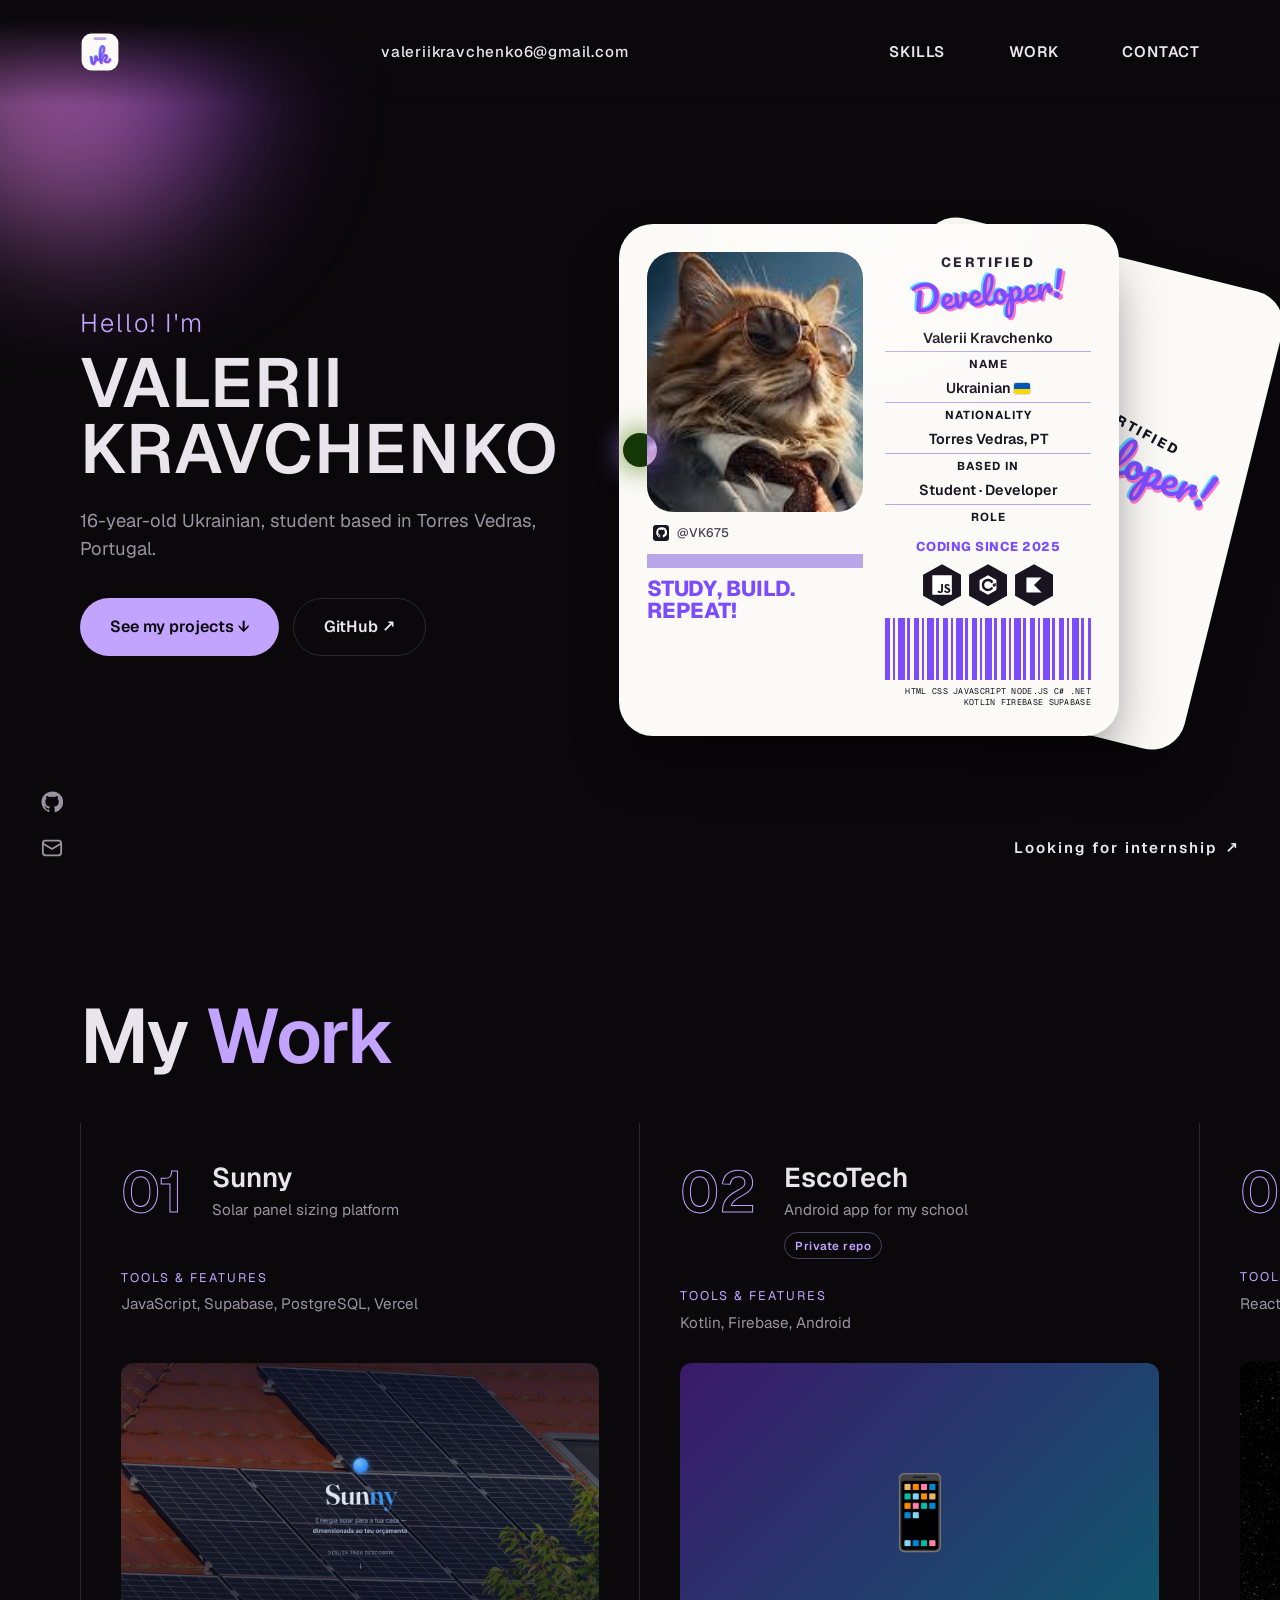
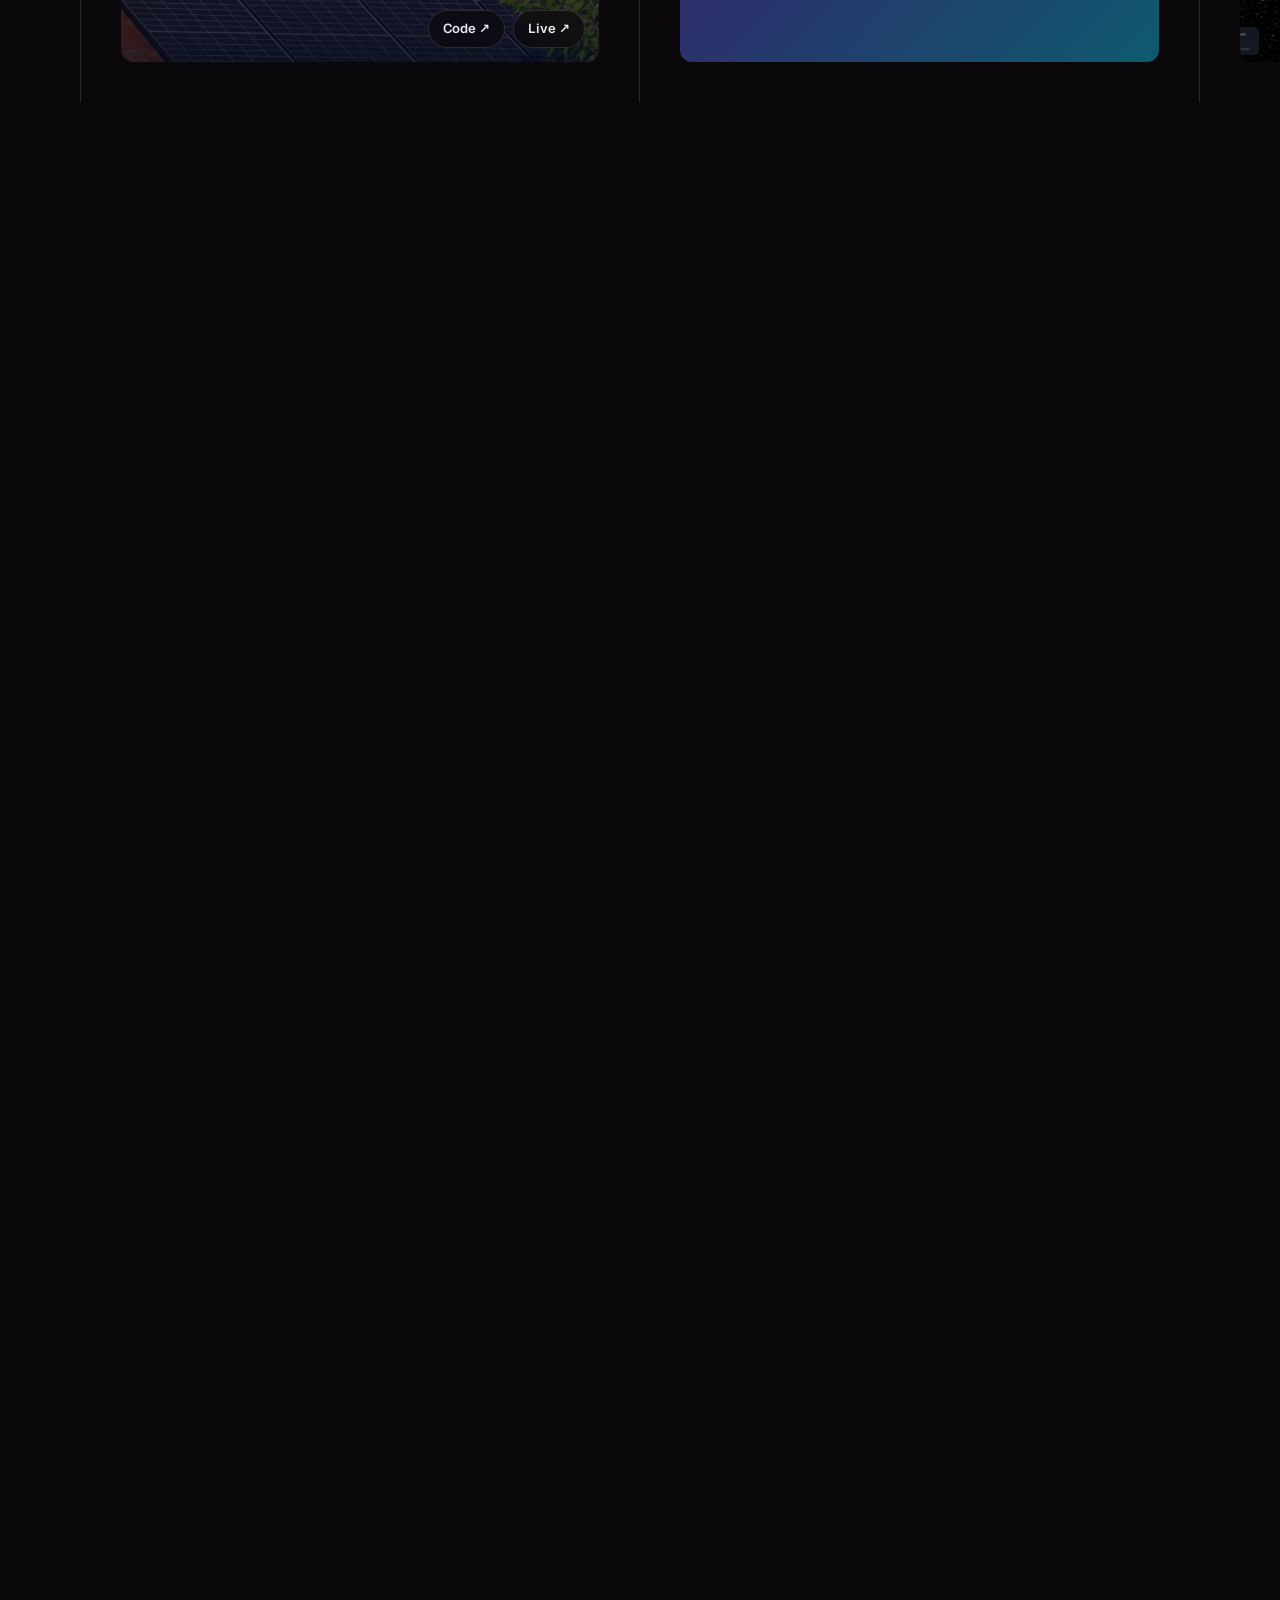
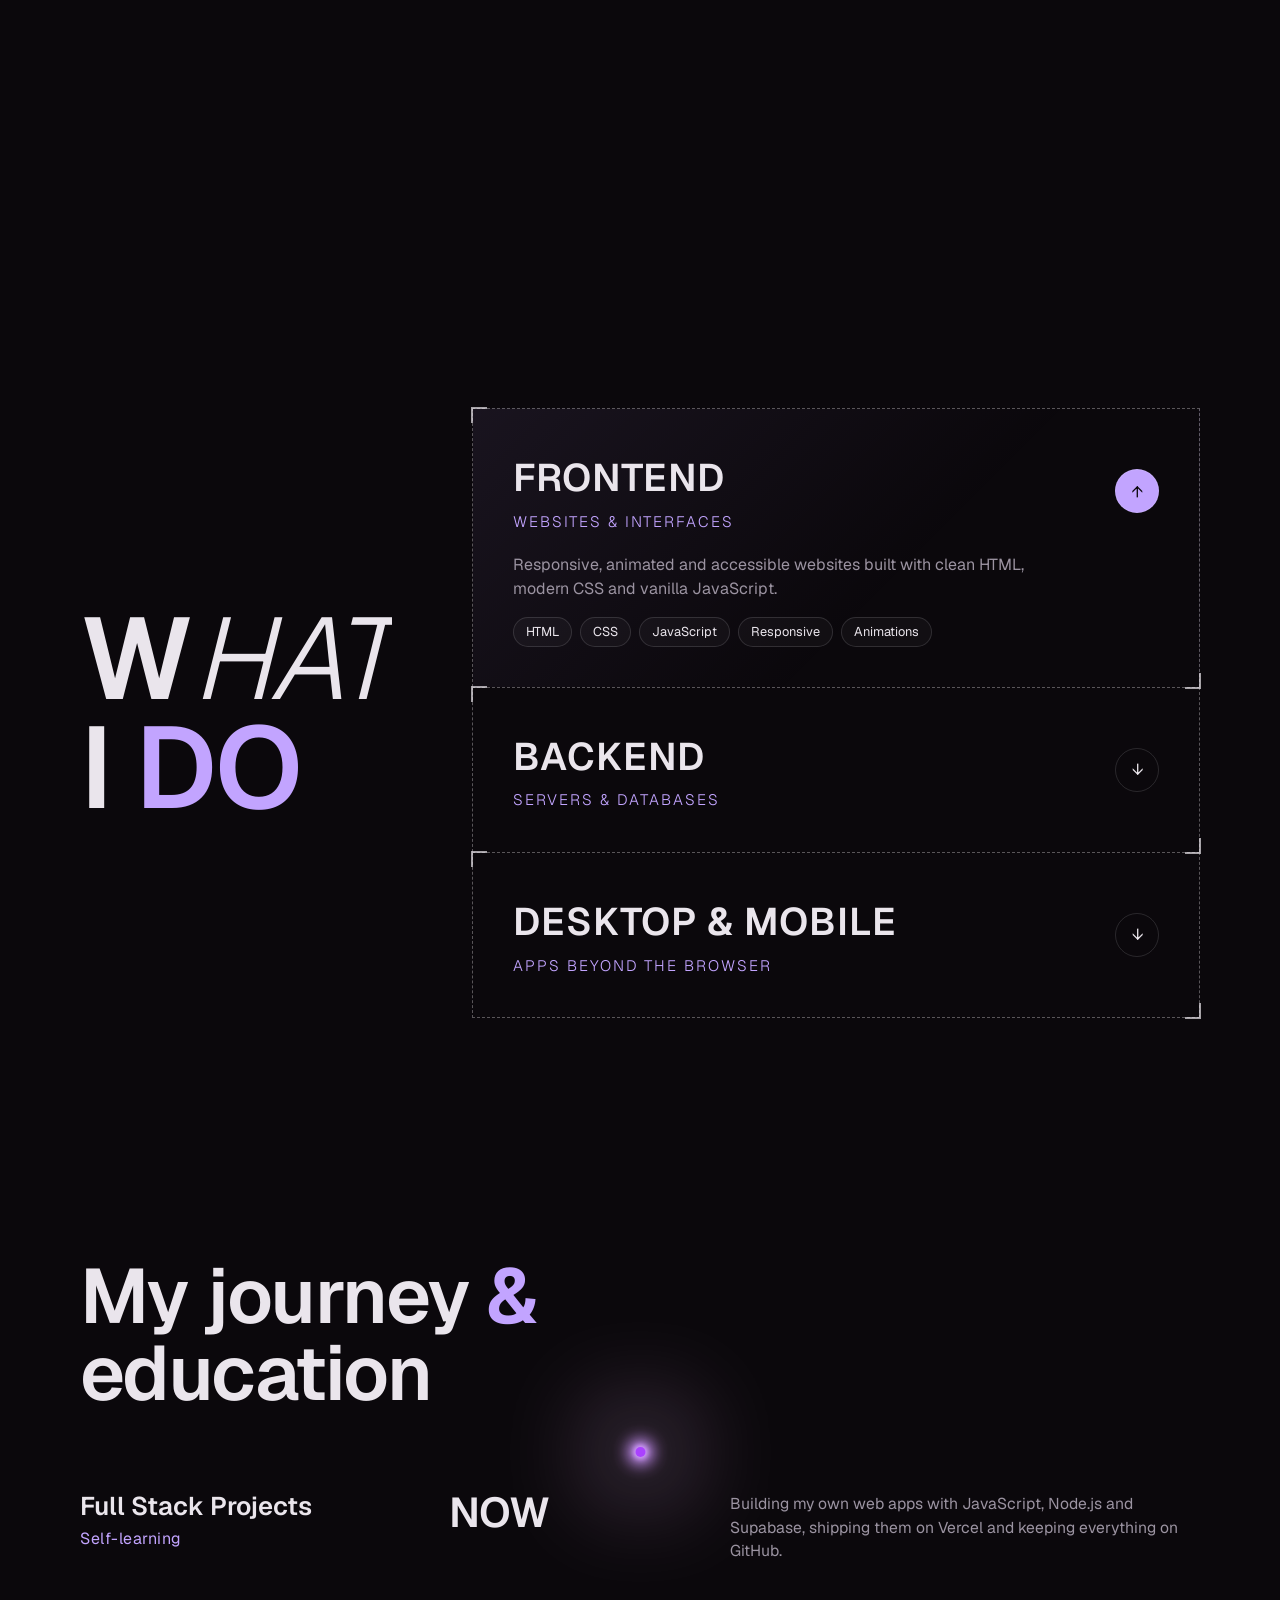
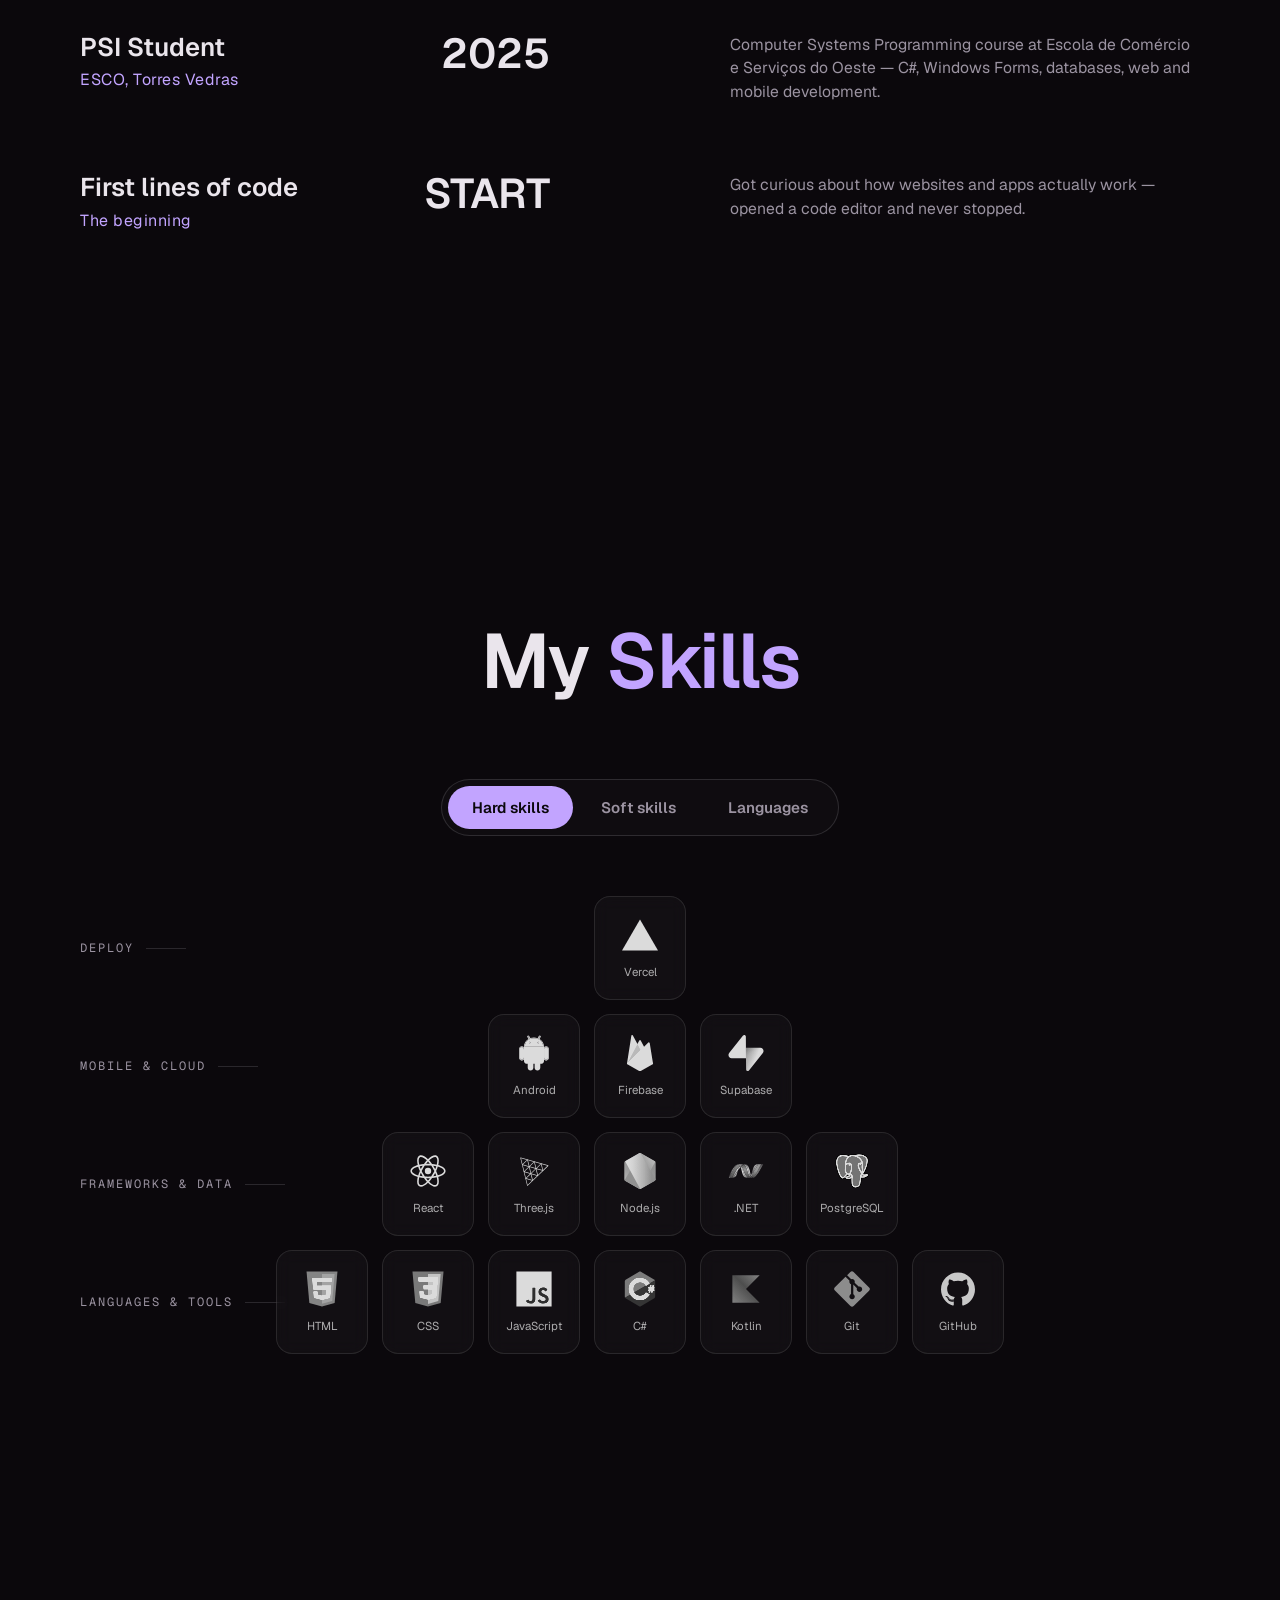
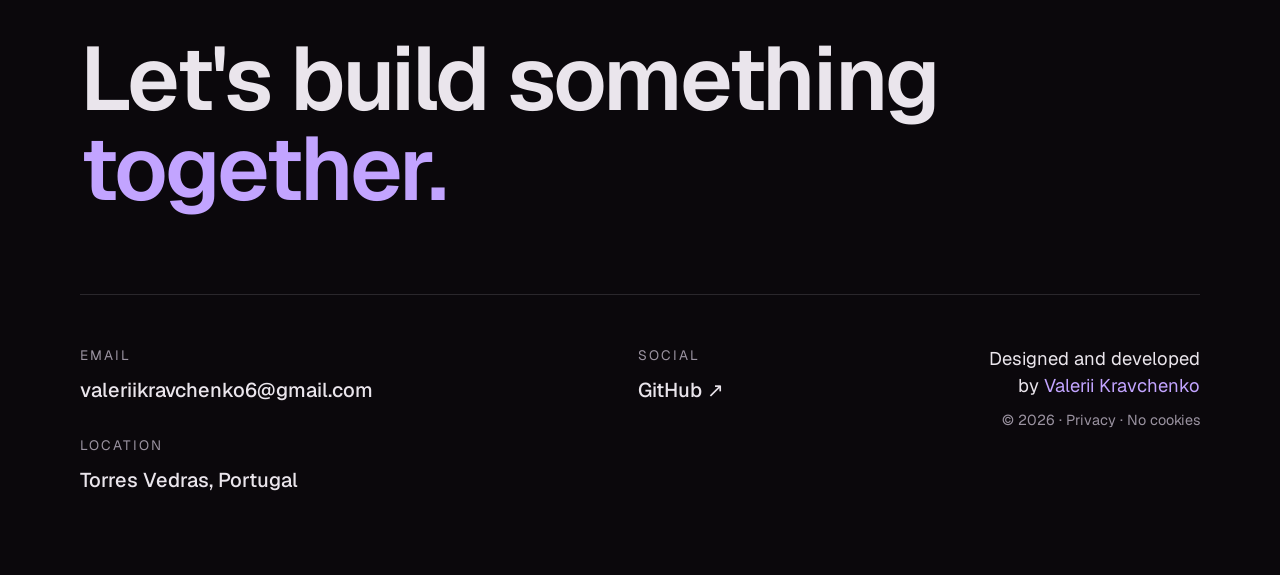
==== index.html @ 97033dd3 "First commit, basic of the website" ====
<!doctype html>
<html lang="en">
<head>
  <meta charset="utf-8" />
  <meta name="viewport" content="width=device-width, initial-scale=1" />
  <title>Valerii Kravchenko — Student Developer</title>
  <meta name="description" content="Portfolio of Valerii Kravchenko, 16-year-old Ukrainian, student-developer based in Torres Vedras, Portugal." />
  <meta name="theme-color" content="#0b080c" />
  <link rel="icon" type="image/svg+xml" href="logo.svg" />
  <link rel="preload" href="fonts/geist-latin.woff2" as="font" type="font/woff2" crossorigin />
  <link rel="stylesheet" href="fonts.css" />
  <link rel="stylesheet" href="style.css" />
</head>
<body>
  <div class="cursor" aria-hidden="true"></div>
  <div class="glow-circle" aria-hidden="true"></div>

  <!-- HEADER -->
  <header class="header">
    <a href="#top" class="brand" aria-label="Valerii Kravchenko — home"><img src="logo.svg" alt="" width="70" height="90" /></a>
    <a href="#" class="header-mail" data-email></a>
    <nav>
      <a href="#skills" class="hover-link"><span data-text="SKILLS">SKILLS</span></a>
      <a href="#work" class="hover-link"><span data-text="WORK">WORK</span></a>
      <a href="#contact" class="hover-link"><span data-text="CONTACT">CONTACT</span></a>
    </nav>
  </header>

  <!-- FIXED SOCIALS -->
  <aside class="socials" id="socials"></aside>
  <a href="#contact" class="hire-btn">Looking for internship <span>↗</span></a>

  <main id="top">
    <!-- HERO: ID CARD -->
    <section class="landing">
      <div class="landing-intro">
        <h2>Hello! I'm</h2>
        <h1>VALERII<br />KRAVCHENKO</h1>
        <p class="landing-sub">16-year-old Ukrainian, student based in Torres Vedras, Portugal.</p>
        <div class="landing-actions">
          <a href="#work" class="pill-btn">See my projects ↓</a>
          <a href="#" class="ghost-btn" data-github target="_blank" rel="noopener">GitHub ↗</a>
        </div>
      </div>

      <div class="id-wrap">
        <div class="id-back" aria-hidden="true">
          <div class="id-back-logo">
            <span class="id-cert">CERTIFIED</span>
            <span class="id-script">Developer!</span>
          </div>
          <img class="id-mono" src="logo.svg" alt="" />
        </div>

        <article class="id-card" id="id-card" aria-label="Developer ID card">
          <span class="id-shine" aria-hidden="true"></span>
          <div class="id-grid">
            <div class="id-left">
              <div class="id-photo">
                <img src="img/avatar.jpg" alt="Valerii Kravchenko" width="160" height="190" />
              </div>
              <div class="id-socials">
                <a href="#" data-github target="_blank" rel="noopener"><span class="ico ico-gh"></span>@VK675</a>
              </div>
              <span class="id-bar" aria-hidden="true"></span>
              <p class="id-slogan">STUDY, BUILD. REPEAT!</p>
            </div>

            <div class="id-right">
              <div class="id-logo">
                <span class="id-cert">CERTIFIED</span>
                <span class="id-script">Developer!</span>
              </div>
              <dl class="id-fields">
                <div><dd>Valerii Kravchenko</dd><dt>Name</dt></div>
                <div><dd>Ukrainian <i class="flag flag-ua"></i></dd><dt>Nationality</dt></div>
                <div><dd>Torres Vedras, PT</dd><dt>Based in</dt></div>
                <div><dd>Student · Developer</dd><dt>Role</dt></div>
              </dl>
              <p class="id-since">CODING SINCE 2025</p>
              <div class="id-icons" aria-hidden="true">
                <span><img src="icons/javascript-plain.svg" alt="" /></span>
                <span><img src="icons/csharp-plain.svg" alt="" /></span>
                <span><img src="icons/kotlin-plain.svg" alt="" /></span>
              </div>
              <div class="id-barcode" aria-hidden="true"></div>
              <p class="id-fine">HTML CSS JAVASCRIPT NODE.JS C# .NET KOTLIN FIREBASE SUPABASE</p>
            </div>
          </div>
        </article>
      </div>
    </section>

    <!-- WORK (horizontal scroll) -->
    <section id="work" class="work">
      <div class="work-sticky">
        <div class="container">
          <h2 class="section-title">My <span class="accent">Work</span></h2>
        </div>
        <div class="work-track" id="work-track"></div>
      </div>
    </section>

    <!-- WHAT I DO -->
    <section class="whatido">
      <div class="container whatido-flex">
        <h2 class="whatido-title split-chars">W<span class="it">HAT</span><br />I <span class="accent">DO</span></h2>
        <div class="what-boxes" id="what-boxes"></div>
      </div>
    </section>

    <!-- CAREER -->
    <section class="career">
      <div class="container">
        <h2 class="section-title split">My journey <span class="accent">&amp;</span><br />education</h2>
        <div class="career-wrap">
          <div class="career-line"><span class="career-dot"></span></div>
          <div id="career-list"></div>
        </div>
      </div>
    </section>

    <!-- SKILLS -->
    <section id="skills" class="skills">
      <div class="container">
        <h2 class="section-title center split">My <span class="accent">Skills</span></h2>
        <div class="skill-tabs" role="tablist">
          <button role="tab" aria-selected="true" aria-controls="tab-hard" id="t-hard">Hard skills</button>
          <button role="tab" aria-selected="false" aria-controls="tab-soft" id="t-soft">Soft skills</button>
          <button role="tab" aria-selected="false" aria-controls="tab-lang" id="t-lang">Languages</button>
        </div>

        <div class="skill-panel" id="tab-hard" role="tabpanel" aria-labelledby="t-hard">
          <div class="pyramid" id="pyramid"></div>
        </div>
        <div class="skill-panel" id="tab-soft" role="tabpanel" aria-labelledby="t-soft" hidden>
          <div class="soft-grid" id="soft-grid"></div>
        </div>
        <div class="skill-panel" id="tab-lang" role="tabpanel" aria-labelledby="t-lang" hidden>
          <div class="lang-list" id="lang-list"></div>
        </div>
      </div>
    </section>

    <!-- CONTACT -->
    <section id="contact" class="contact">
      <div class="container">
        <h2 class="contact-title split">Let's build something <span class="accent">together.</span></h2>
        <div class="contact-flex">
          <div class="contact-box">
            <h4>Email</h4>
            <a href="#" data-email class="hover-underline"></a>
            <h4>Location</h4>
            <p>Torres Vedras, Portugal</p>
          </div>
          <div class="contact-box">
            <h4>Social</h4>
            <div id="contact-socials"></div>
          </div>
          <div class="contact-box contact-credit">
            <p>Designed and developed<br />by <span class="accent">Valerii Kravchenko</span></p>
            <p class="muted">© <span id="year"></span> · <a href="privacy.html" class="hover-underline">Privacy</a> · No cookies</p>
          </div>
        </div>
      </div>
    </section>
  </main>

  <script src="script.js"></script>
</body>
</html>
---- fonts.css ----
/* Self-hosted fonts (SIL Open Font License) — no requests to Google */
@font-face {
  font-family: 'Geist';
  font-style: normal;
  font-weight: 300 800;
  font-display: swap;
  src: url(fonts/geist-latin.woff2) format('woff2');
  unicode-range: U+0000-00FF, U+0131, U+0152-0153, U+02BB-02BC, U+02C6, U+02DA, U+02DC, U+0304, U+0308, U+0329, U+2000-206F, U+20AC, U+2122, U+2191, U+2193, U+2212, U+2215, U+FEFF, U+FFFD;
}
@font-face {
  font-family: 'Geist Mono';
  font-style: normal;
  font-weight: 400 500;
  font-display: swap;
  src: url(fonts/geist-mono-latin.woff2) format('woff2');
  unicode-range: U+0000-00FF, U+0131, U+0152-0153, U+02BB-02BC, U+02C6, U+02DA, U+02DC, U+0304, U+0308, U+0329, U+2000-206F, U+20AC, U+2122, U+2191, U+2193, U+2212, U+2215, U+FEFF, U+FFFD;
}
@font-face {
  font-family: 'Pacifico';
  font-style: normal;
  font-weight: 400;
  font-display: swap;
  src: url(fonts/pacifico-latin.woff2) format('woff2');
  unicode-range: U+0000-00FF, U+0131, U+0152-0153, U+02BB-02BC, U+02C6, U+02DA, U+02DC, U+0304, U+0308, U+0329, U+2000-206F, U+20AC, U+2122, U+2191, U+2193, U+2212, U+2215, U+FEFF, U+FFFD;
}
---- style.css ----
:root {
  --bg: #0b080c;
  --text: #eae5ec;
  --muted: #9b93a1;
  --accent: #c2a4ff;
  --accent-strong: #a87cff;
  --line: rgba(234, 229, 236, 0.14);
  --dash: rgba(234, 229, 236, 0.35);
  --font: "Geist", system-ui, sans-serif;
  --mono: "Geist Mono", ui-monospace, monospace;
  --w: min(1200px, calc(100% - 160px));
  --ease: cubic-bezier(.2, .8, .2, 1);
}

* { box-sizing: border-box; margin: 0; padding: 0; }
html { scroll-behavior: smooth; }
body {
  background: var(--bg);
  color: var(--text);
  font-family: var(--font);
  line-height: 1.5;
  overflow-x: hidden;
  -webkit-font-smoothing: antialiased;
}
::selection { background: var(--accent); color: var(--bg); }
a { color: inherit; text-decoration: none; }
.accent { color: var(--accent); }
.muted { color: var(--muted); }
.container { width: var(--w); margin: 0 auto; }

/* ---------- Cursor ---------- */
.cursor {
  --size: 34px;
  position: fixed; top: 0; left: 0; z-index: 900;
  width: var(--size); height: var(--size);
  margin: calc(var(--size) / -2) 0 0 calc(var(--size) / -2);
  border-radius: 50%;
  background: #e6c3ff;
  box-shadow: 0 0 30px #af83ff;
  mix-blend-mode: difference;
  pointer-events: none;
  transition: width .3s var(--ease), height .3s var(--ease), margin .3s var(--ease);
}
.cursor.big { --size: 80px; }
@media (pointer: coarse) { .cursor { display: none; } }

.glow-circle {
  position: fixed; top: -80px; left: -80px; z-index: 0;
  width: 320px; height: 320px; border-radius: 50%;
  background: #fb8dff;
  box-shadow: inset -50px 40px 50px rgba(84, 0, 255, .6);
  filter: blur(70px); opacity: .55;
  pointer-events: none;
  animation: glowSpin 6s linear infinite;
}
@keyframes glowSpin { to { transform: rotate(360deg); } }

/* ---------- Header ---------- */
.header {
  position: fixed; top: 0; left: 50%; transform: translateX(-50%);
  z-index: 100;
  width: var(--w);
  display: flex; align-items: center; justify-content: space-between;
  padding: 32px 0;
}
.header::before {
  content: ""; position: absolute; inset: 0 -50vw; z-index: -1;
  background: linear-gradient(to bottom, var(--bg) 20%, transparent);
  pointer-events: none;
}
.brand { display: block; width: 40px; height: 40px; transition: transform .4s var(--ease); }
.brand img { width: 100%; height: 100%; display: block; }
.brand:hover { transform: rotate(-8deg) scale(1.08); }
.header-mail { font-size: .95rem; letter-spacing: .8px; font-weight: 500; }
.header nav { display: flex; gap: 64px; font-size: .95rem; font-weight: 600; letter-spacing: .8px; }

.hover-link { display: inline-block; overflow: hidden; height: 1.3em; line-height: 1.3em; }
.hover-link span { display: block; position: relative; transition: transform .35s var(--ease); }
.hover-link span::after { content: attr(data-text); position: absolute; left: 0; top: 100%; color: var(--accent); }
.hover-link:hover span { transform: translateY(-100%); }

/* ---------- Fixed socials ---------- */
.socials {
  position: fixed; left: 40px; bottom: 40px; z-index: 50;
  display: flex; flex-direction: column; gap: 22px;
}
.socials a { display: grid; place-items: center; width: 24px; height: 24px; color: var(--muted); transition: color .25s, transform .25s; }
.socials a:hover { color: var(--accent); transform: scale(1.2); }
.socials svg { width: 22px; height: 22px; }
.hire-btn {
  position: fixed; right: 40px; bottom: 40px; z-index: 50;
  font-weight: 600; letter-spacing: 2px; font-size: .95rem;
  display: flex; gap: 8px; align-items: center;
}
.hire-btn span { transition: transform .3s var(--ease); }
.hire-btn:hover span { transform: translate(3px, -3px); }

/* ---------- Landing / ID card ---------- */
.landing {
  position: relative; z-index: 1;
  min-height: 100svh;
  width: var(--w); margin: 0 auto;
  padding: 120px 0 60px;
  display: flex; align-items: center; justify-content: space-between; gap: 60px;
}
.landing .id-wrap { margin-right: 190px; }
.landing-intro { max-width: 560px; animation: rise .9s var(--ease) both; }
.landing-intro h2 { color: var(--accent); font-size: 1.6rem; font-weight: 300; letter-spacing: 2px; margin-bottom: 8px; }
.landing-intro h1 { font-size: clamp(2.6rem, 5.4vw, 5rem); line-height: .95; font-weight: 600; letter-spacing: 1px; }
.landing-sub { color: var(--muted); font-size: 1.15rem; margin: 26px 0 36px; max-width: 460px; }
.landing-actions { display: flex; flex-wrap: wrap; gap: 14px; }
.ghost-btn {
  display: inline-flex; align-items: center; padding: 16px 30px; border-radius: 50px;
  border: 1px solid var(--line); font-weight: 600;
  transition: border-color .3s, color .3s;
}
.ghost-btn:hover { border-color: var(--accent); color: var(--accent); }
@keyframes rise { from { opacity: 0; transform: translateY(40px); } }

.id-wrap {
  position: relative; flex-shrink: 0;
  width: min(500px, 100%);
  perspective: 1200px;
  animation: rise 1s .15s var(--ease) both;
}
.id-card, .id-back {
  --ink: #1a1320;
  --brand: #7c4dff;
  --brand-soft: #b9a6e8;
  background: #fbfaf7; color: var(--ink);
  border-radius: 34px;
  box-shadow: 0 30px 60px -20px rgba(0, 0, 0, .7);
}
.flag { display: inline-block; width: 1.1em; height: .75em; border-radius: 2px; vertical-align: -.05em; box-shadow: 0 0 0 1px rgba(0, 0, 0, .12); }
.flag-ua { background: linear-gradient(#0057b7 50%, #ffd700 50%); }
.flag-pt { background: linear-gradient(90deg, #046a38 40%, #da291c 40%); }
.id-cert { display: block; font-weight: 800; font-size: .85rem; letter-spacing: 2.5px; }
.id-script {
  display: block; font-family: "Pacifico", cursive; font-size: 2.1rem; line-height: 1.1;
  color: var(--brand);
  text-shadow: 2px 2px 0 #ff7ac6, -2px -1px 0 #5ad7ff;
  transform: rotate(-6deg);
}

/* back card */
.id-back {
  position: absolute; z-index: 0;
  top: 24px; left: 50%; width: 74%; height: 92%;
  transform: rotate(14deg);
  display: flex; flex-direction: column; align-items: center; justify-content: center; gap: 10px;
  transition: transform .6s var(--ease);
}
.id-wrap:hover .id-back { transform: rotate(18deg) translateX(16px); }
.id-back-logo { transform: rotate(14deg); text-align: center; margin: 30px 0 0 34%; }
.id-back-logo .id-script { font-size: 2.6rem; }
.id-mono {
  display: grid; place-items: center;
  width: 110px; height: 110px; margin-top: 10px;
  background: var(--ink); color: #fbfaf7;
  clip-path: polygon(50% 0, 100% 25%, 100% 75%, 50% 100%, 0 75%, 0 25%);
  font-weight: 800; font-size: 2.2rem; letter-spacing: -1px;
}

/* front card */
.id-card {
  --rx: 0deg; --ry: 0deg; --sx: 50%; --sy: 0%;
  position: relative; z-index: 1;
  padding: 28px;
  transform: rotateX(var(--rx)) rotateY(var(--ry));
  transition: transform .5s var(--ease);
}
.id-card:hover { transition: transform .1s linear; }
.id-shine {
  position: absolute; inset: 0; pointer-events: none; border-radius: inherit;
  background: radial-gradient(circle at var(--sx) var(--sy), rgba(255, 255, 255, .7), transparent 40%);
  mix-blend-mode: soft-light;
}
.id-grid { display: grid; grid-template-columns: 1.05fr 1fr; gap: 22px; }
.id-photo {
  aspect-ratio: 5 / 6; border-radius: 26px; overflow: hidden;
  background: linear-gradient(160deg, #d9c9ff, #b9a6e8);
}
.id-photo img { width: 100%; height: 100%; object-fit: cover; display: block; }
.id-socials { display: flex; flex-direction: column; gap: 4px; margin: 12px 0 0 6px; }
.id-socials a { display: flex; align-items: center; gap: 8px; font-size: .78rem; font-weight: 500; color: #4a3f55; }
.id-socials a:hover { color: var(--brand); }
.ico { width: 16px; height: 16px; border-radius: 3px; background: var(--ink) center / 11px no-repeat; flex-shrink: 0; }
.ico-gh { background-image: url("data:image/svg+xml,%3Csvg xmlns='http://www.w3.org/2000/svg' viewBox='0 0 24 24' fill='white'%3E%3Cpath d='M12 .5a11.5 11.5 0 0 0-3.64 22.41c.58.1.79-.25.79-.56v-2c-3.2.7-3.88-1.37-3.88-1.37-.52-1.33-1.28-1.69-1.28-1.69-1.05-.71.08-.7.08-.7 1.16.08 1.77 1.2 1.77 1.2 1.03 1.76 2.7 1.25 3.36.96.1-.75.4-1.25.73-1.54-2.56-.29-5.25-1.28-5.25-5.68 0-1.26.45-2.28 1.19-3.09-.12-.29-.52-1.46.11-3.05 0 0 .97-.31 3.17 1.18a11 11 0 0 1 5.77 0c2.2-1.49 3.17-1.18 3.17-1.18.63 1.59.23 2.76.11 3.05.74.81 1.19 1.83 1.19 3.09 0 4.41-2.7 5.38-5.26 5.67.41.36.78 1.06.78 2.14v3.17c0 .31.21.67.8.56A11.5 11.5 0 0 0 12 .5'/%3E%3C/svg%3E"); }
.ico-wa { background-color: #25d366; background-image: url("data:image/svg+xml,%3Csvg xmlns='http://www.w3.org/2000/svg' viewBox='0 0 24 24' fill='white'%3E%3Cpath d='M12.05 21.5a9.4 9.4 0 0 1-4.8-1.32l-.35-.2-3.56.93.95-3.47-.22-.36A9.4 9.4 0 1 1 12.05 21.5m8.03-17.46A11.3 11.3 0 0 0 2.22 17.7L.6 23.3l5.72-1.5A11.3 11.3 0 0 0 20.08 4.04'/%3E%3C/svg%3E"); }
.id-bar { display: block; height: 14px; margin: 12px 0 10px; background: var(--brand-soft); }
.id-slogan { font-weight: 800; font-size: 1.35rem; letter-spacing: -.01em; color: var(--brand); line-height: 1; }

.id-right { display: flex; flex-direction: column; }
.id-logo { text-align: center; margin-bottom: 18px; }
.id-fields { display: flex; flex-direction: column; gap: 6px; }
.id-fields div { text-align: center; }
.id-fields dd { font-weight: 600; font-size: .9rem; min-height: 1.3em; padding-bottom: 2px; border-bottom: 1.5px solid var(--brand-soft); }
.id-fields dt { font-weight: 700; font-size: .72rem; letter-spacing: 1px; text-transform: uppercase; margin-top: 3px; }
.id-since { margin: 12px 0 8px; text-align: center; font-weight: 800; font-size: .8rem; letter-spacing: .5px; color: var(--brand); }
.id-icons { display: flex; justify-content: center; gap: 8px; margin-bottom: 12px; }
.id-icons span {
  display: grid; place-items: center;
  width: 38px; height: 42px; background: var(--ink);
  clip-path: polygon(50% 0, 100% 25%, 100% 75%, 50% 100%, 0 75%, 0 25%);
}
.id-icons img { width: 20px; height: 20px; filter: brightness(0) invert(1); }
.id-barcode {
  height: 62px;
  background: repeating-linear-gradient(90deg,
    var(--brand) 0 5px, transparent 5px 8px, var(--brand) 8px 10px, transparent 10px 13px,
    var(--brand) 13px 20px, transparent 20px 22px, var(--brand) 22px 25px, transparent 25px 29px);
}
.id-fine { margin-top: 6px; font-family: var(--mono); font-size: .52rem; line-height: 1.3; text-align: right; letter-spacing: .3px; }

/* ---------- Split-text reveal ---------- */
.split .w, .split-chars .w { display: inline-block; overflow: hidden; vertical-align: top; padding-bottom: .08em; margin-bottom: -.08em; }
.split .w > i, .split-chars .w > i { display: inline-block; font-style: inherit; transform: translateY(110%); transition: transform .9s var(--ease); }
.split.in .w > i, .split-chars.in .w > i { transform: none; }

/* ---------- What I do ---------- */
.whatido { padding: 80px 0 160px; }
.whatido-flex { display: flex; gap: 80px; align-items: center; }
.whatido-title {
  font-size: clamp(4rem, 9vw, 8.5rem); line-height: .95; font-weight: 600;
  letter-spacing: -.02em; flex-shrink: 0;
}
.whatido-title .it { font-style: italic; font-weight: 300; }
.what-boxes { flex: 1; display: flex; flex-direction: column; }
.what-box {
  position: relative; padding: 40px;
  border: 1px dashed var(--dash);
  border-bottom: none;
  cursor: pointer;
  transition: background .5s;
}
.what-box:last-child { border-bottom: 1px dashed var(--dash); }
.what-box::before, .what-box::after {
  content: ""; position: absolute; width: 14px; height: 14px;
  border: 2px solid var(--text); opacity: .7;
}
.what-box::before { top: -2px; left: -2px; border-right: 0; border-bottom: 0; }
.what-box::after { bottom: -2px; right: -2px; border-left: 0; border-top: 0; }
.what-box:hover, .what-box.active { background: linear-gradient(135deg, rgba(194, 164, 255, .08), transparent 60%); }
.what-head { display: flex; justify-content: space-between; align-items: center; }
.what-box h3 { font-size: clamp(1.8rem, 3vw, 2.6rem); font-weight: 600; letter-spacing: 1px; }
.what-box h4 { font-weight: 300; font-size: .95rem; letter-spacing: 2px; color: var(--accent); text-transform: uppercase; margin-top: 4px; }
.what-arrow {
  width: 44px; height: 44px; border: 1px solid var(--line); border-radius: 50%;
  display: grid; place-items: center; transition: transform .5s var(--ease), background .3s;
}
.what-box.active .what-arrow { transform: rotate(180deg); background: var(--accent); color: var(--bg); }
.what-body { display: grid; grid-template-rows: 0fr; transition: grid-template-rows .6s var(--ease); }
.what-box.active .what-body { grid-template-rows: 1fr; }
.what-body > div { overflow: hidden; }
.what-body p { color: var(--muted); margin: 20px 0 16px; max-width: 520px; }
.what-tags { display: flex; flex-wrap: wrap; gap: 8px; }
.what-tags span {
  font-size: .8rem; padding: 4px 12px; border-radius: 30px;
  border: 1px solid var(--line); background: rgba(255, 255, 255, .03);
}

/* ---------- Career ---------- */
.section-title { font-size: clamp(2.6rem, 6vw, 5rem); line-height: 1; font-weight: 600; letter-spacing: -.02em; margin-bottom: 80px; }
.section-title.center { text-align: center; }
.career { padding: 80px 0 160px; }
.career-wrap { position: relative; }
.career-line {
  position: absolute; top: -40px; left: 50%; width: 3px; height: 0;
  transform: translateX(-50%);
  background: linear-gradient(to top, #aa42ff 20%, var(--accent) 50%, transparent 95%);
}
.career-dot {
  position: absolute; bottom: 0; left: 50%; transform: translate(-50%, 50%);
  width: 10px; height: 10px; border-radius: 50%; background: #aa42ff;
  box-shadow: 0 0 5px 2px #d29bff, 0 0 15px 8px #d097ff, 0 0 110px 20px #f2c0ff;
  animation: dotPulse 1s ease-in-out infinite alternate;
}
@keyframes dotPulse { to { box-shadow: 0 0 5px 2px #d29bff, 0 0 20px 10px #d097ff, 0 0 140px 30px #f2c0ff; } }
.career-item { display: flex; justify-content: space-between; margin-bottom: 70px; }
.career-left { width: 42%; display: flex; justify-content: space-between; gap: 30px; }
.career-left h4 { font-size: 1.6rem; font-weight: 600; line-height: 1.15; }
.career-left h5 { font-size: 1rem; font-weight: 400; color: var(--accent); margin-top: 6px; letter-spacing: .5px; }
.career-left .year { font-size: 2.6rem; font-weight: 600; line-height: 1; white-space: nowrap; }
.career-item > p { width: 42%; color: var(--muted); font-size: .98rem; }

/* ---------- Work (horizontal) ---------- */
.work { position: relative; }
.work-sticky { position: sticky; top: 0; height: 100vh; display: flex; flex-direction: column; justify-content: center; overflow: hidden; }
.work .section-title { margin-bottom: 48px; }
.work-track { display: flex; padding-left: calc((100% - var(--w)) / 2); will-change: transform; }
.work-box {
  flex-shrink: 0;
  width: min(560px, 80vw);
  padding: 40px;
  border-right: 1px solid var(--line);
  display: flex; flex-direction: column; justify-content: space-between; gap: 28px;
}
.work-box:first-child { border-left: 1px solid var(--line); }
.work-info { display: flex; gap: 28px; }
.work-num { font-size: 3.6rem; font-weight: 600; line-height: 1; color: transparent; -webkit-text-stroke: 1px var(--accent); }
.work-info h3 { font-size: 1.7rem; font-weight: 600; line-height: 1.1; }
.work-info h5 { font-weight: 400; color: var(--muted); margin-top: 6px; font-size: .95rem; }
.work-badge {
  display: inline-block; margin-top: 10px; padding: 4px 10px; border-radius: 20px;
  font-size: .72rem; font-weight: 600; letter-spacing: .5px;
  color: var(--accent); border: 1px solid rgba(194, 164, 255, .35);
}
.work-tools { font-size: .78rem; color: var(--accent); letter-spacing: 2px; text-transform: uppercase; margin-bottom: 6px; }
.work-stack { color: var(--muted); font-size: .95rem; }
.work-image {
  position: relative; aspect-ratio: 16 / 10; border-radius: 12px; overflow: hidden;
  display: grid; place-items: center;
  background: var(--cover);
}
.work-image img { width: 100%; height: 100%; object-fit: cover; transition: transform .7s var(--ease); }
.work-image .emoji { font-size: 4.5rem; transition: transform .6s var(--ease); }
.work-box:hover .work-image img, .work-box:hover .work-image .emoji { transform: scale(1.08); }
.work-links { position: absolute; right: 14px; bottom: 14px; display: flex; gap: 8px; }
.work-links a {
  padding: 8px 14px; border-radius: 30px; font-size: .82rem; font-weight: 600;
  background: rgba(11, 8, 12, .7); backdrop-filter: blur(8px);
  border: 1px solid var(--line);
  transition: background .25s, color .25s;
}
.work-links a:hover { background: var(--accent); color: var(--bg); }
.work-cta { justify-content: center; align-items: flex-start; }
.work-cta h3 { font-size: 2.4rem; font-weight: 600; line-height: 1.1; }
.work-cta p { color: var(--muted); margin: 10px 0 28px; }
.pill-btn {
  display: inline-flex; gap: 8px; align-items: center;
  padding: 16px 30px; border-radius: 50px;
  background: var(--accent); color: var(--bg); font-weight: 600;
  transition: transform .3s var(--ease), box-shadow .3s;
}
.pill-btn:hover { transform: translateY(-3px); box-shadow: 0 15px 40px -10px var(--accent-strong); }

/* ---------- Skills ---------- */
.skills { padding: 160px 0; }
.eyebrow { color: var(--accent); font-weight: 400; font-size: 1.1rem; letter-spacing: 3px; text-transform: uppercase; margin-bottom: 28px; }
.skill-tabs {
  display: flex; width: fit-content; margin: 0 auto 60px; padding: 6px; gap: 4px;
  border: 1px solid var(--line); border-radius: 50px; background: rgba(255, 255, 255, .02);
}
.skill-tabs button {
  padding: 12px 24px; border: 0; border-radius: 40px; cursor: pointer;
  background: none; color: var(--muted); font: 600 .95rem var(--font);
  transition: background .3s, color .3s;
}
.skill-tabs button:hover { color: var(--text); }
.skill-tabs button[aria-selected="true"] { background: var(--accent); color: var(--bg); }

/* pyramid */
.pyramid { display: flex; flex-direction: column; align-items: center; gap: 14px; }
.pyr-row { position: relative; width: 100%; display: flex; justify-content: center; }
.pyr-tier {
  position: absolute; left: 0; top: 50%; transform: translateY(-50%);
  font-family: var(--mono); font-size: .75rem; letter-spacing: 2px; text-transform: uppercase; color: var(--muted);
  display: flex; align-items: center; gap: 12px;
}
.pyr-tier::after { content: ""; width: 40px; height: 1px; background: var(--line); }
.pyr-items { display: flex; justify-content: center; gap: 14px; }
.pyr-tile {
  width: 92px; height: 104px; padding: 10px; border-radius: 16px;
  display: flex; flex-direction: column; align-items: center; justify-content: center; gap: 10px;
  border: 1px solid rgba(255, 255, 255, .1);
  background: rgba(255, 255, 255, .03);
  backdrop-filter: blur(8px); -webkit-backdrop-filter: blur(8px);
  font-size: .72rem; color: rgba(255, 255, 255, .65); text-align: center;
  opacity: 0; transform: translateY(30px) scale(.9);
  transition: opacity .6s var(--ease), transform .35s var(--ease), background .3s, border-color .3s, box-shadow .3s, color .3s;
}
.skill-panel.in .pyr-tile { opacity: 1; transform: none; }
.skill-panel.in .pyr-tile:hover {
  transform: translateY(-6px) scale(1.08); transition-delay: 0s !important;
  background: rgba(194, 164, 255, .1); border-color: var(--accent); color: var(--text);
  box-shadow: 0 10px 34px rgba(194, 164, 255, .25);
}
/* monochrome until hover, then the logo's real colours */
.pyr-tile img {
  width: 36px; height: 36px; object-fit: contain;
  filter: grayscale(1) contrast(1.2) brightness(1.5); opacity: .85;
  transition: filter .3s, opacity .3s;
}
.pyr-tile img.invert { filter: grayscale(1) invert(1); }
.pyr-tile:hover img { filter: none; opacity: 1; }
.pyr-tile:hover img.invert { filter: invert(1); }

/* soft skills */
.soft-grid { display: grid; grid-template-columns: repeat(3, 1fr); gap: 18px; }
.soft-card {
  padding: 32px; border-radius: 22px; border: 1px solid var(--line);
  background: linear-gradient(160deg, rgba(194, 164, 255, .07), rgba(255, 255, 255, .01));
  display: flex; flex-direction: column; gap: 12px;
  opacity: 0; transform: translateY(30px);
  transition: opacity .6s var(--ease), transform .6s var(--ease), border-color .3s;
}
.soft-card:nth-child(2) { transition-delay: .08s; }
.soft-card:nth-child(3) { transition-delay: .16s; }
.skill-panel.in .soft-card { opacity: 1; transform: none; }
.soft-card:hover { border-color: rgba(194, 164, 255, .45); }
.soft-emoji { font-size: 2.2rem; }
.soft-card h3 { font-size: 1.5rem; font-weight: 600; }
.soft-card p { color: var(--muted); flex: 1; }
.soft-proof {
  align-self: flex-start; padding: 6px 12px; border-radius: 20px;
  font-family: var(--mono); font-size: .75rem; color: var(--accent); border: 1px solid rgba(194, 164, 255, .35);
}

/* languages */
.lang-list { max-width: 720px; margin: 0 auto; display: flex; flex-direction: column; gap: 14px; }
.lang-row {
  display: flex; align-items: center; gap: 20px;
  padding: 18px 22px; border-radius: 18px; border: 1px solid var(--line);
  opacity: 0; transform: translateX(-30px);
  transition: opacity .6s var(--ease), transform .6s var(--ease);
}
.lang-row:nth-child(2) { transition-delay: .06s; }
.lang-row:nth-child(3) { transition-delay: .12s; }
.lang-row:nth-child(4) { transition-delay: .18s; }
.lang-row:nth-child(5) { transition-delay: .24s; }
.skill-panel.in .lang-row { opacity: 1; transform: none; }
.lang-code {
  flex-shrink: 0; width: 52px; height: 52px; border-radius: 14px;
  display: grid; place-items: center;
  font-family: var(--mono); font-weight: 700; color: var(--bg); background: var(--accent);
}
.lang-main { flex: 1; }
.lang-head { display: flex; justify-content: space-between; margin-bottom: 10px; }
.lang-head b { font-weight: 600; font-size: 1.1rem; }
.lang-head span { font-family: var(--mono); font-size: .85rem; color: var(--accent); }
.lang-bar { height: 6px; border-radius: 6px; background: var(--line); overflow: hidden; }
.lang-bar i {
  display: block; height: 100%; width: var(--w); border-radius: 6px;
  background: linear-gradient(90deg, var(--accent-strong), var(--accent));
  transform: scaleX(0); transform-origin: left; transition: transform 1.1s .2s var(--ease);
}
.skill-panel.in .lang-bar i { transform: scaleX(1); }

/* ---------- Contact ---------- */
.contact { padding: 120px 0 80px; position: relative; z-index: 1; }
.contact-title { font-size: clamp(2.6rem, 7vw, 6rem); line-height: 1; font-weight: 600; letter-spacing: -.03em; margin-bottom: 80px; max-width: 1000px; }
.contact-flex { display: flex; justify-content: space-between; gap: 40px; border-top: 1px solid var(--line); padding-top: 50px; }
.contact-box h4 { font-weight: 400; font-size: .85rem; letter-spacing: 2px; text-transform: uppercase; color: var(--muted); margin-bottom: 10px; }
.contact-box h4:not(:first-child) { margin-top: 30px; }
.contact-box > a, .contact-box > p { font-size: 1.25rem; font-weight: 500; }
#contact-socials { display: flex; flex-direction: column; gap: 6px; }
#contact-socials a { font-size: 1.25rem; font-weight: 500; display: inline-flex; align-items: center; gap: 8px; width: fit-content; }
.hover-underline { position: relative; }
.hover-underline::after, #contact-socials a::after {
  content: ""; position: absolute; left: 0; bottom: -2px; width: 100%; height: 1px;
  background: var(--accent); transform: scaleX(0); transform-origin: right; transition: transform .4s var(--ease);
}
#contact-socials a { position: relative; }
.hover-underline:hover::after, #contact-socials a:hover::after { transform: scaleX(1); transform-origin: left; }
.contact-credit { text-align: right; justify-content: flex-end; }
.contact-credit p { font-size: 1.15rem; font-weight: 400; }
.contact-credit .muted { margin-top: 10px; font-size: .9rem; }

/* ---------- Responsive ---------- */
@media (max-width: 1100px) {
  :root { --w: calc(100% - 100px); }
  .whatido-flex { flex-direction: column; align-items: flex-start; gap: 50px; }
  .what-boxes { width: 100%; }
  .landing { flex-direction: column; justify-content: center; text-align: center; gap: 50px; padding-top: 130px; }
  .landing-intro { margin: 0 auto; }
  .landing-sub { margin-left: auto; margin-right: auto; }
  .landing-actions { justify-content: center; }
  .landing .id-wrap { width: min(480px, 100%); margin: 0 auto; text-align: left; transform: translateX(-60px); }
  .header-mail { display: none; }
}
@media (max-width: 900px) {
  :root { --w: calc(100% - 40px); }
  .header { padding: 20px 0; }
  .header nav { gap: 24px; font-size: .85rem; }
  .socials, .hire-btn { display: none; }
  .career-line { left: 0; transform: none; }
  .career-item { flex-direction: column; gap: 14px; padding-left: 30px; }
  .career-left, .career-item > p { width: 100%; }
  .work-sticky { position: static; height: auto; padding: 100px 0; }
  .work-track { flex-direction: column; padding: 0 20px; transform: none !important; }
  .work-box { width: 100%; border: 1px solid var(--line) !important; border-bottom: 0 !important; padding: 28px; }
  .work-box:last-child { border-bottom: 1px solid var(--line) !important; }
  .work { height: auto !important; }
  .contact-flex { flex-direction: column; }
  .contact-credit { text-align: left; }
}
@media (max-width: 900px) {
  .pyr-tier { display: none; }
  .pyr-items { gap: 8px; }
  .pyr-tile { width: 44px; height: 56px; padding: 4px; border-radius: 10px; gap: 4px; font-size: .48rem; }
  .pyr-tile img { width: 22px; height: 22px; }
  .pyramid { gap: 6px; }
  .pyr-items { gap: 6px; }
  .pyr-tile img { width: 26px; height: 26px; }
  .soft-grid { grid-template-columns: 1fr; }
  .skill-tabs button { padding: 10px 14px; font-size: .82rem; }
}
@media (max-width: 640px) {
  .landing .id-wrap { transform: none; }
  .id-back { display: none; }
}
@media (max-width: 480px) {
  .header nav { gap: 14px; font-size: .75rem; }
  .what-box { padding: 26px; }
  .career-left .year { font-size: 1.8rem; }
  .work-num { font-size: 2.6rem; }
  .id-card { padding: 20px 18px; border-radius: 28px; }
  .id-grid { gap: 14px; }
  .id-script { font-size: 1.7rem; }
  .id-slogan { font-size: 1.05rem; }
  .id-socials a { font-size: .68rem; }
}
@media (prefers-reduced-motion: reduce) {
  *, *::before, *::after { animation: none !important; transition: none !important; }
  html { scroll-behavior: auto; }
  .split .w > i, .split-chars .w > i { transform: none; }
    .pyr-tile, .soft-card, .lang-row { opacity: 1; transform: none; }
  .lang-bar i { transform: none; }
}
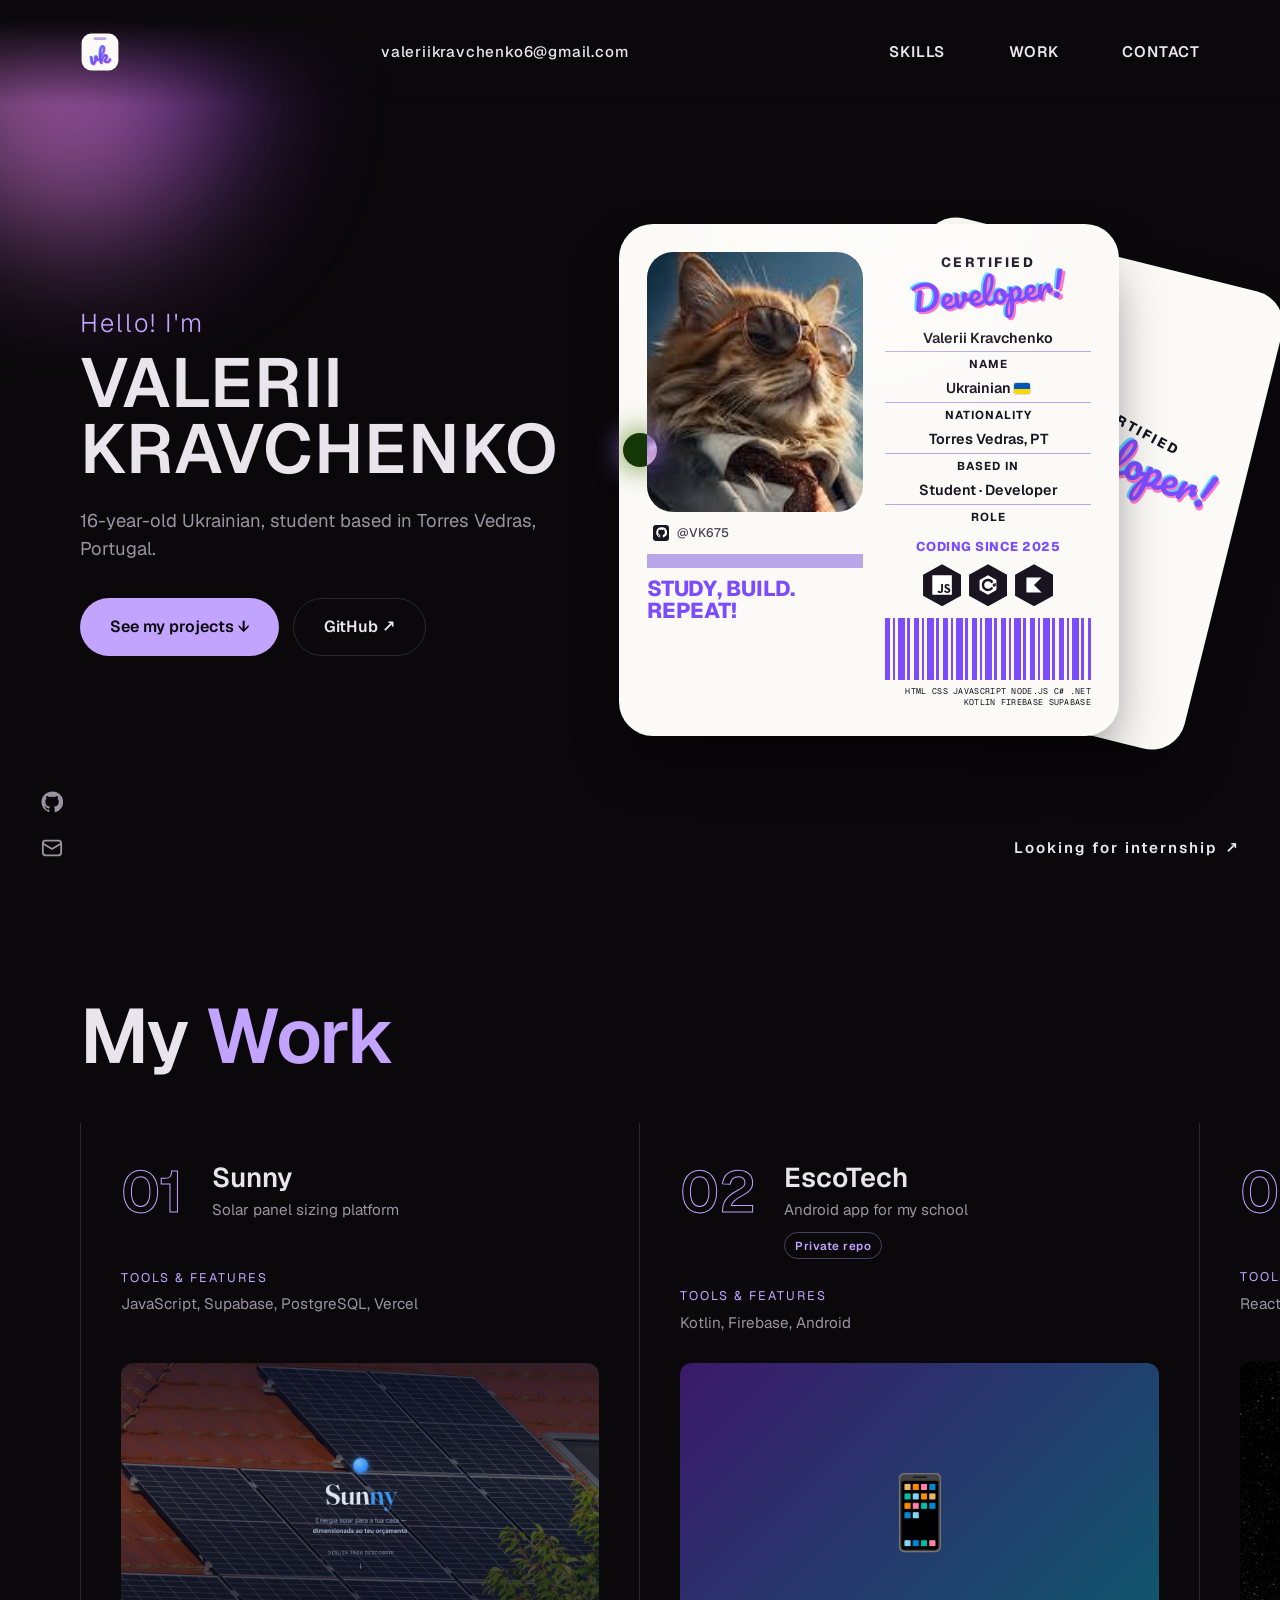
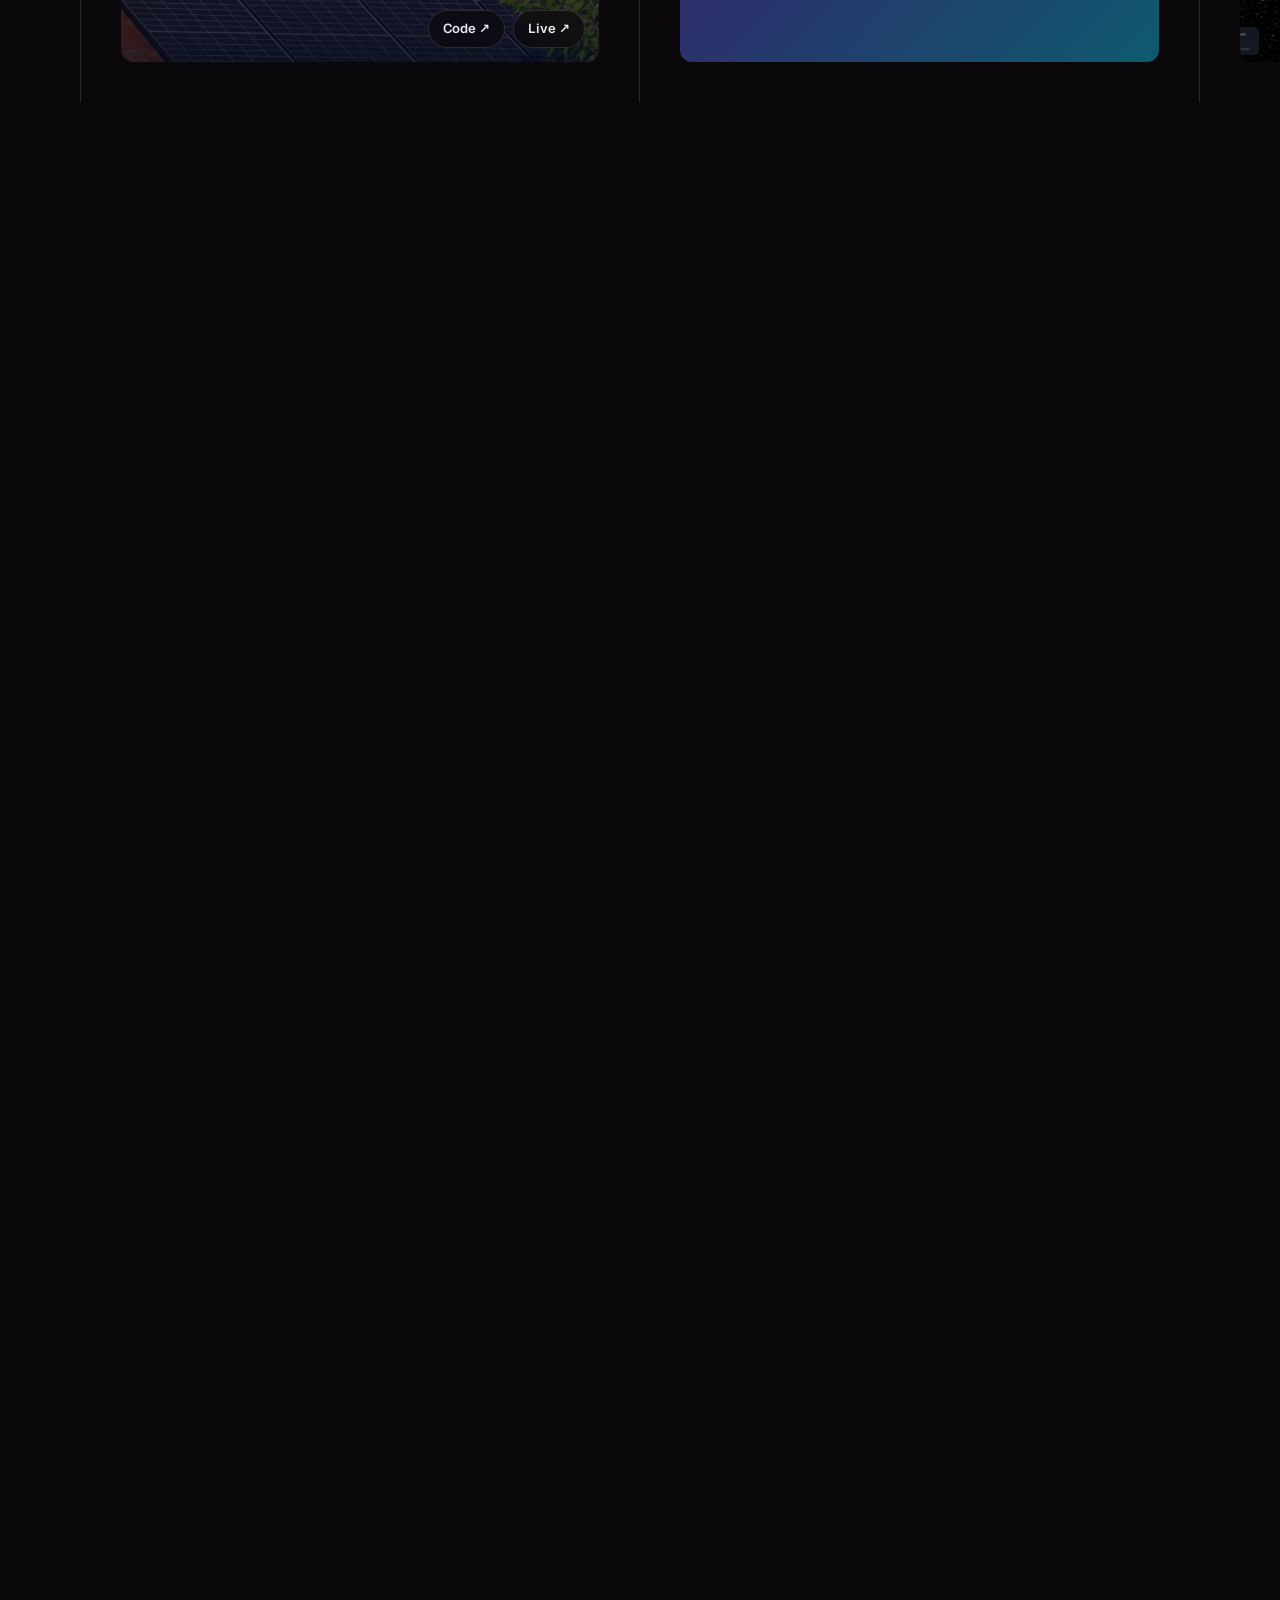
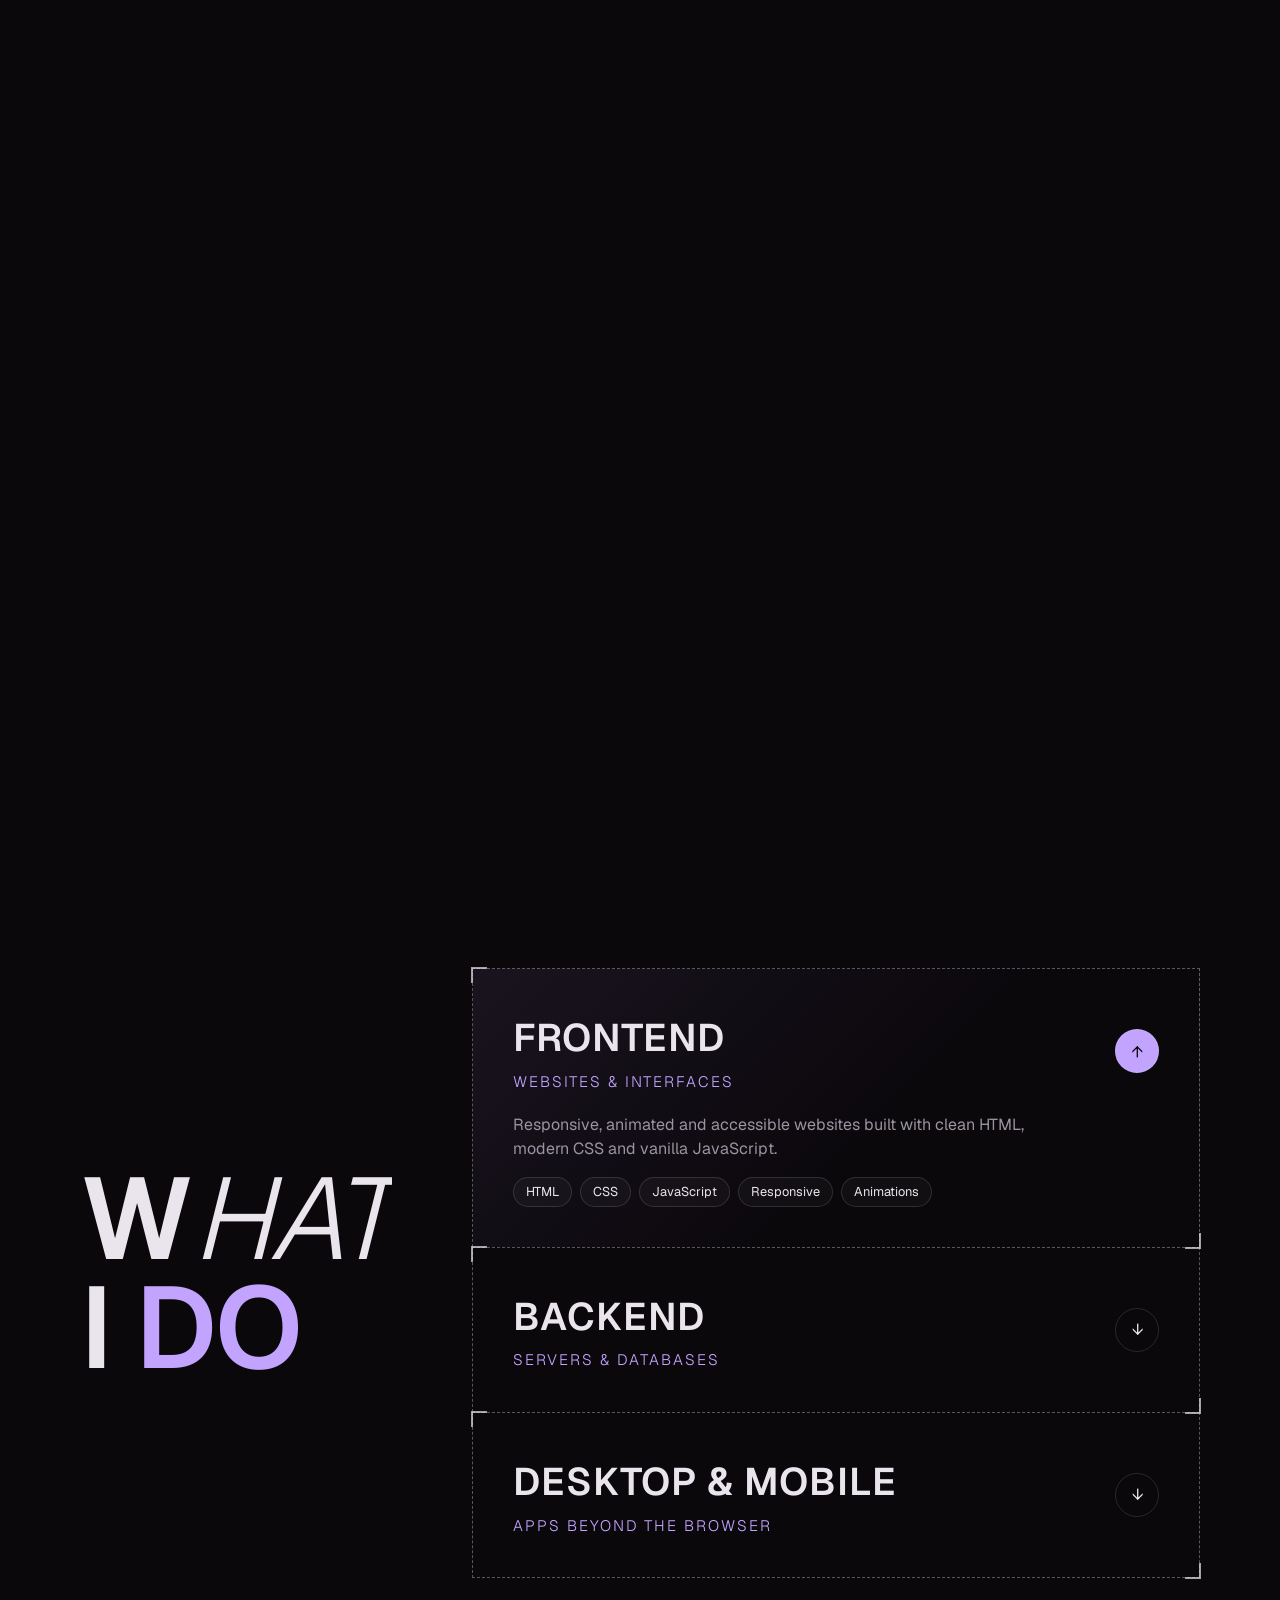
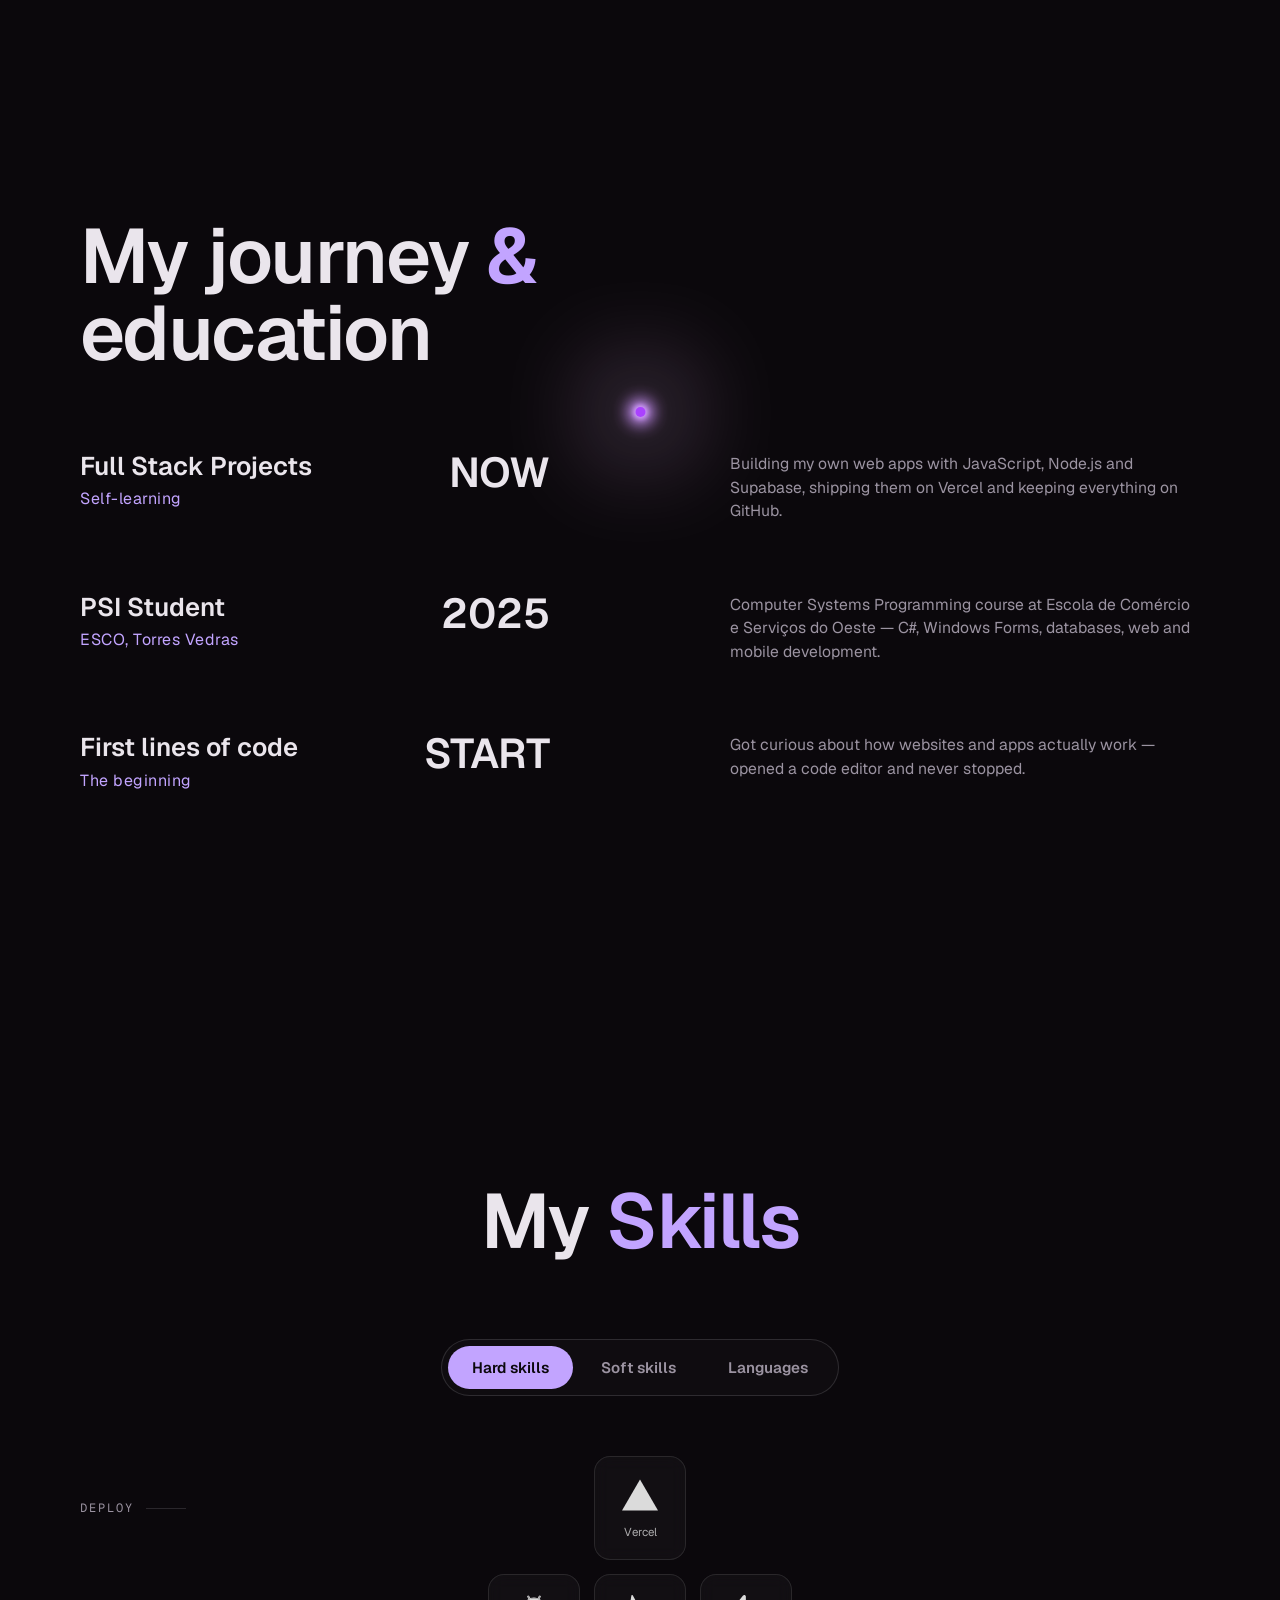
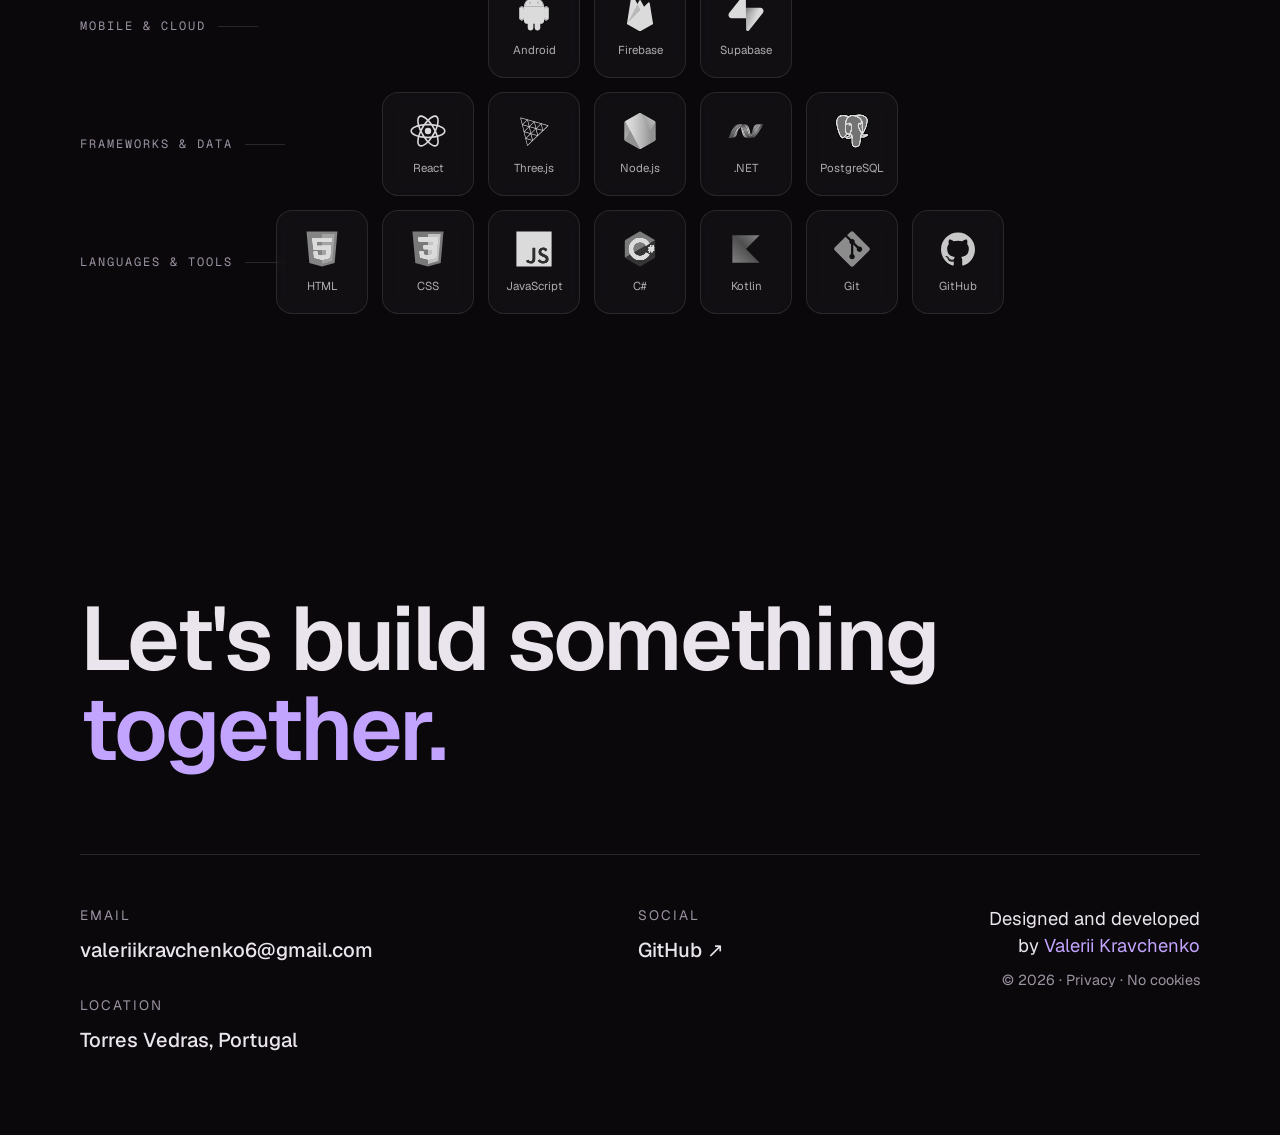
==== commit 5d971f38: "Added PiPiLabu in projects" ====
--- a/index.html
+++ b/index.html
@@ -17,7 +17,7 @@
 
   <!-- HEADER -->
   <header class="header">
-    <a href="#top" class="brand" aria-label="Valerii Kravchenko — home"><img src="logo.svg" alt="" width="70" height="90" /></a>
+    <a href="#top" class="brand" aria-label="Valerii Kravchenko — home"><img src="logo.svg" alt="" width="40" height="40" /></a>
     <a href="#" class="header-mail" data-email></a>
     <nav>
       <a href="#skills" class="hover-link"><span data-text="SKILLS">SKILLS</span></a>
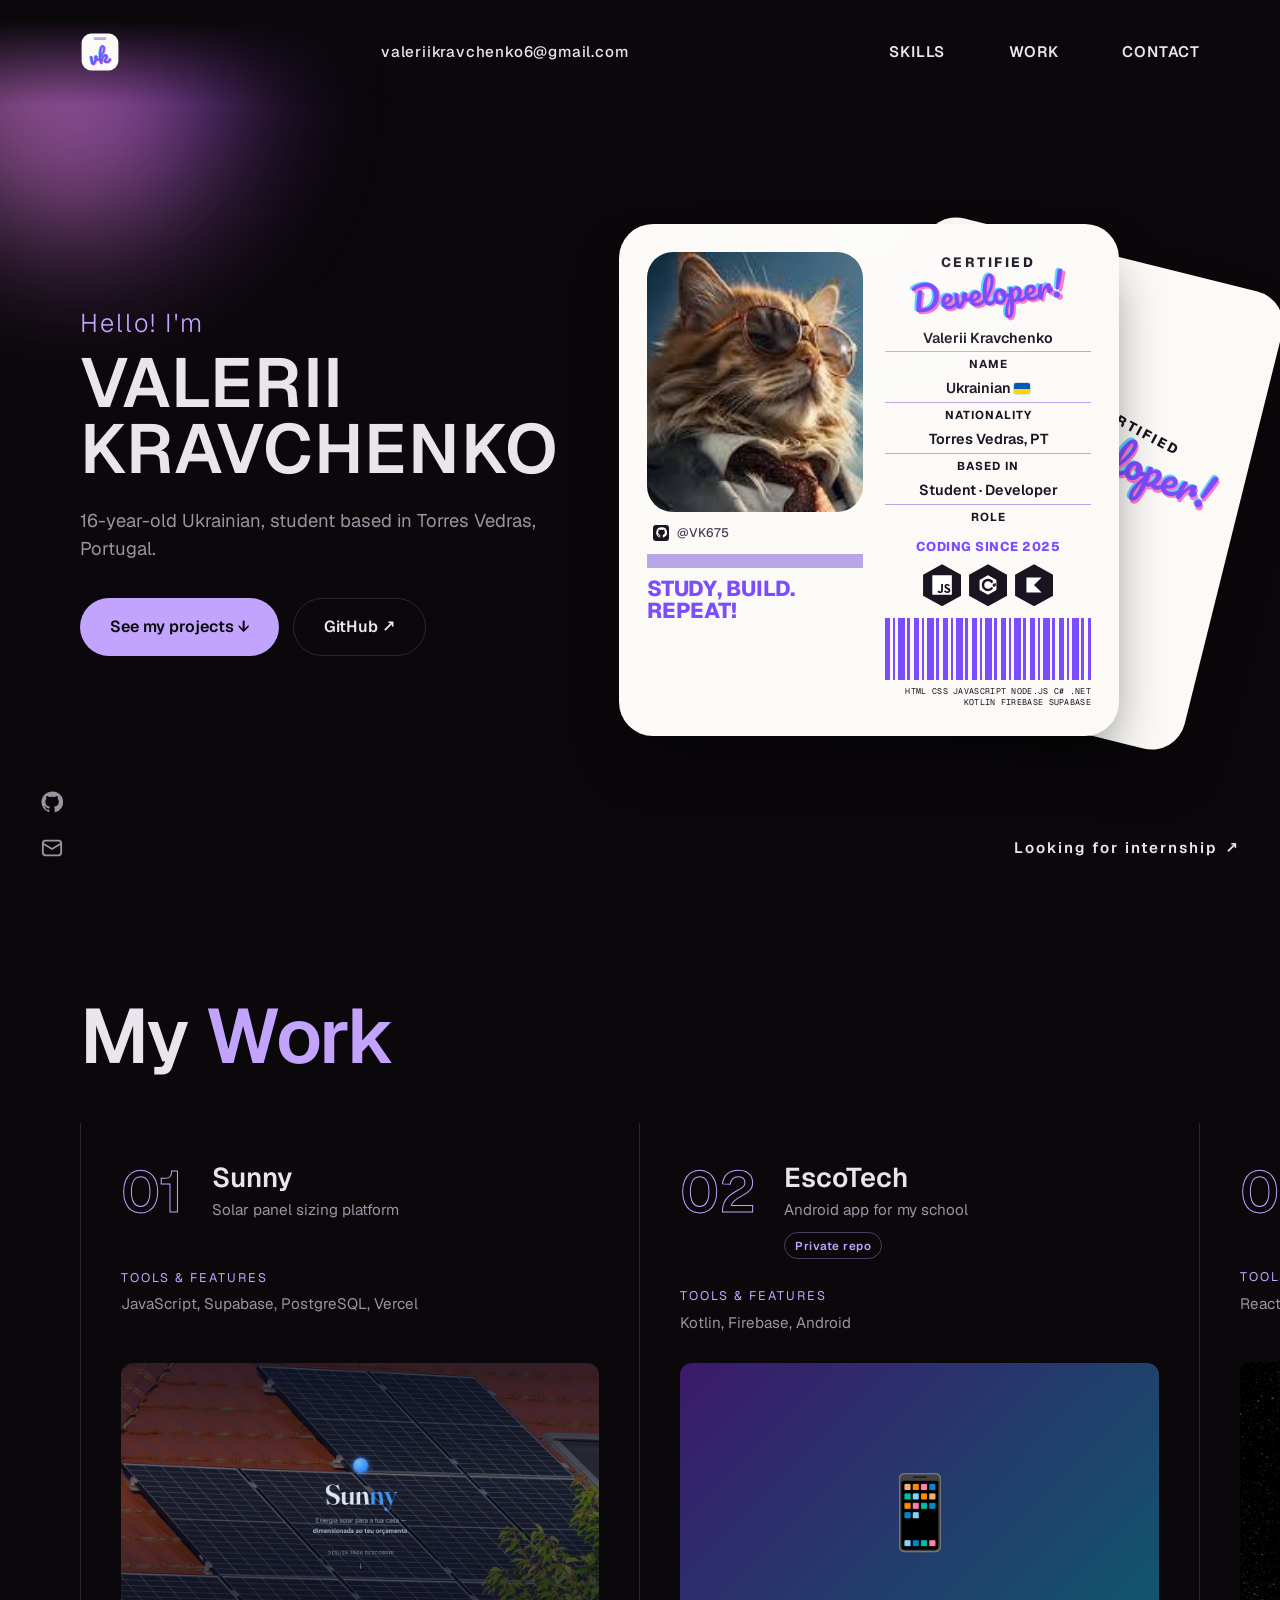
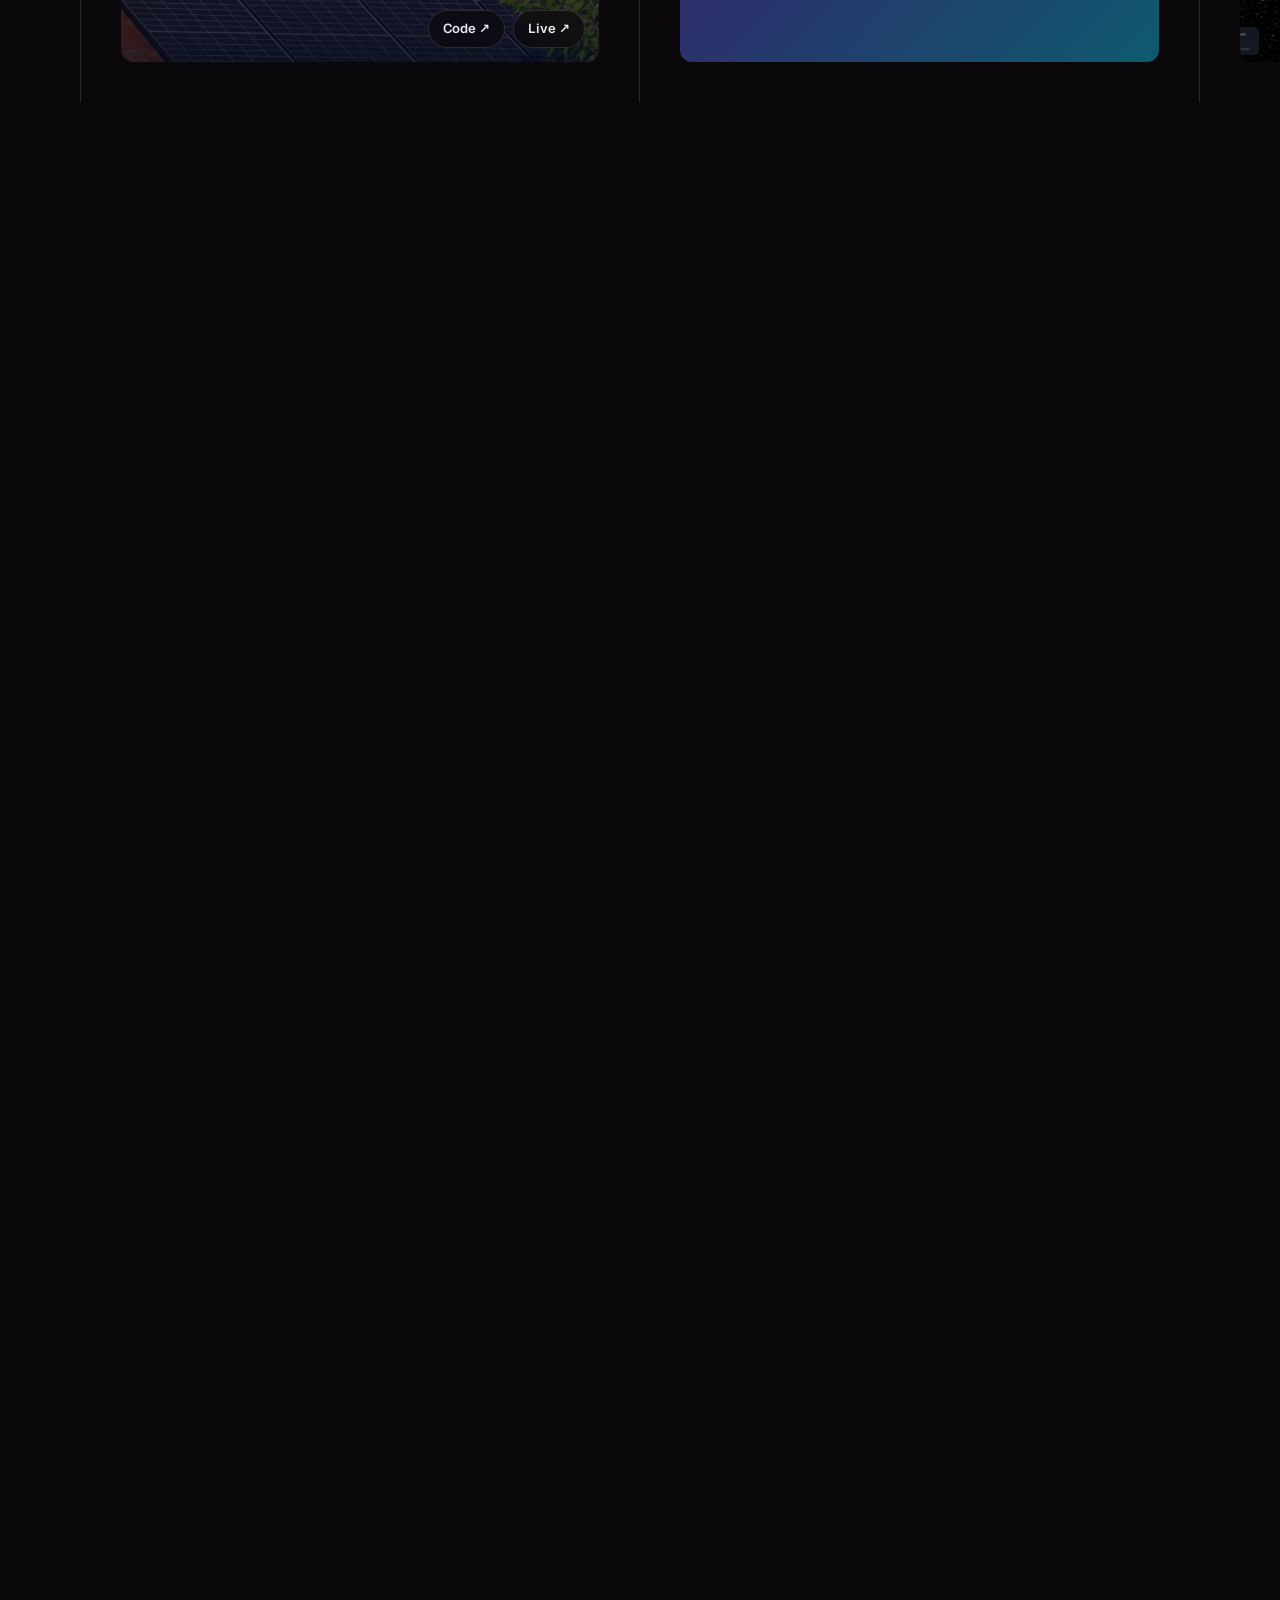
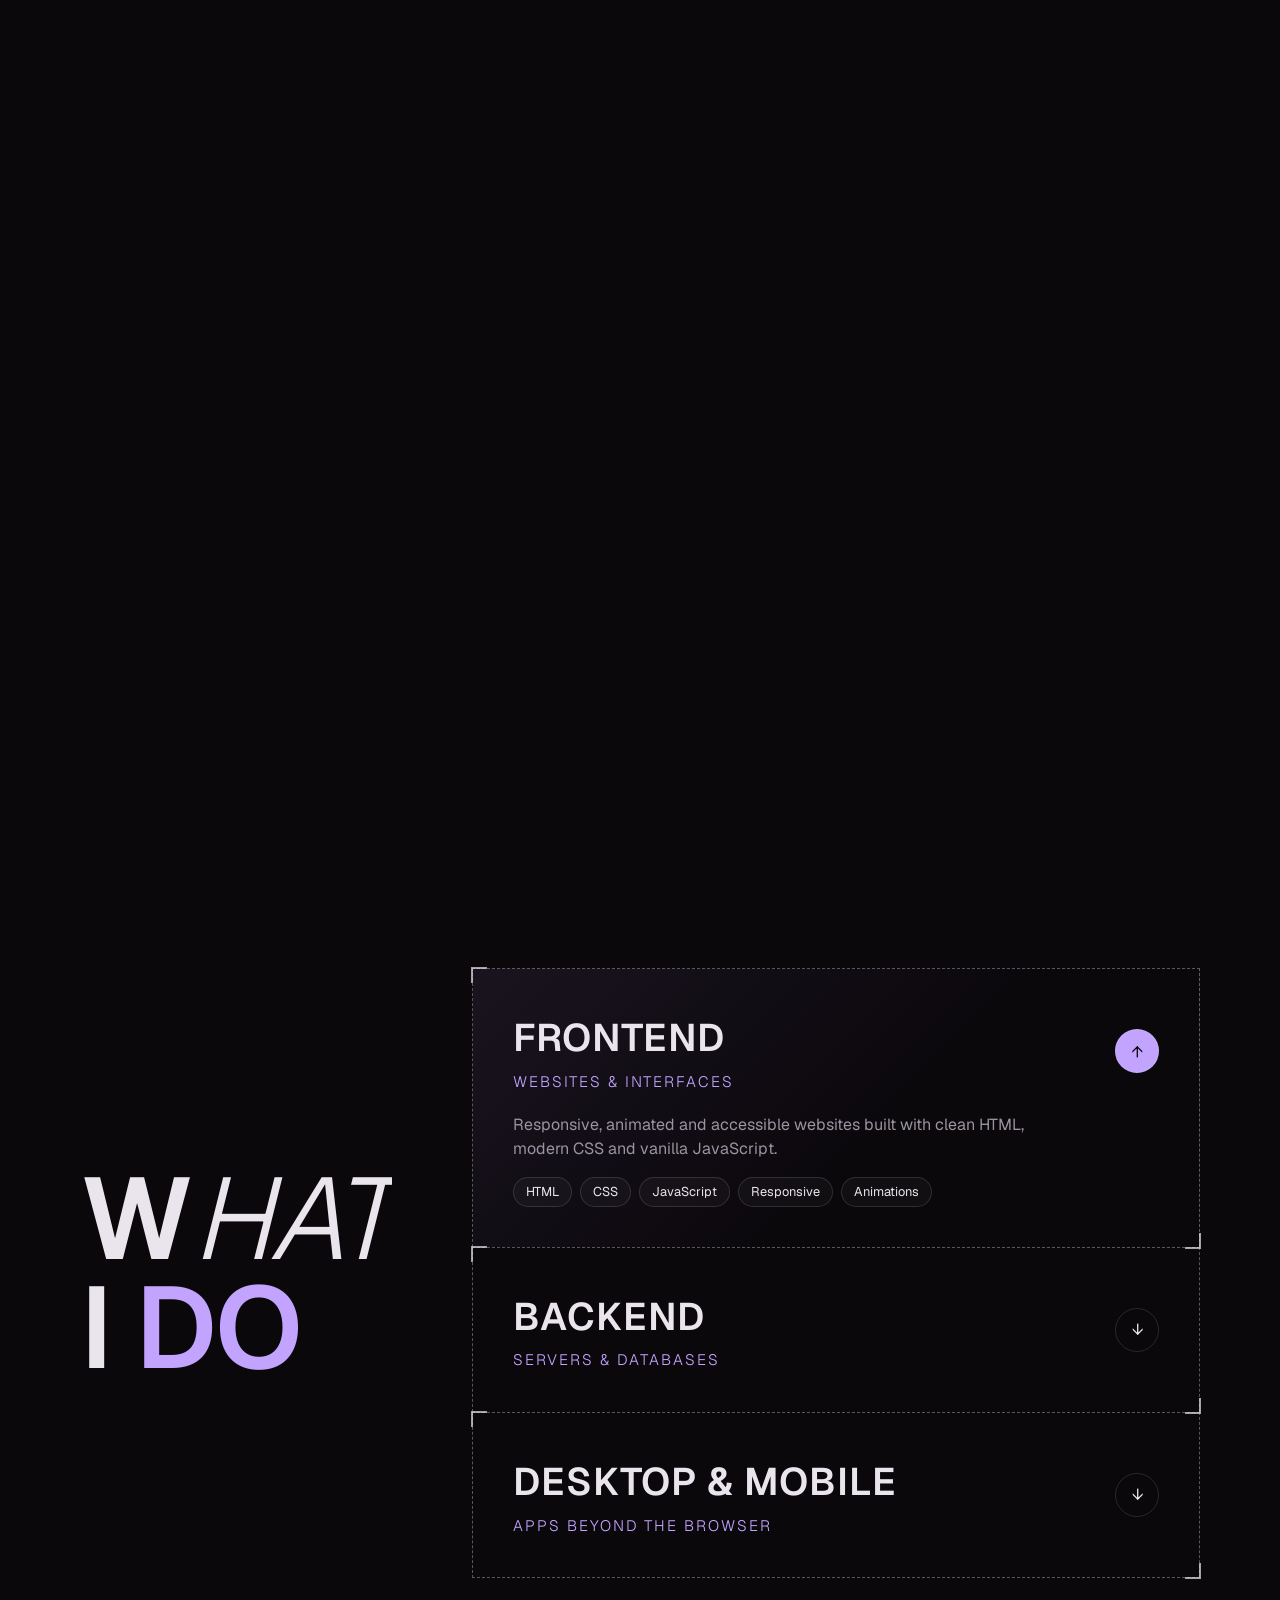
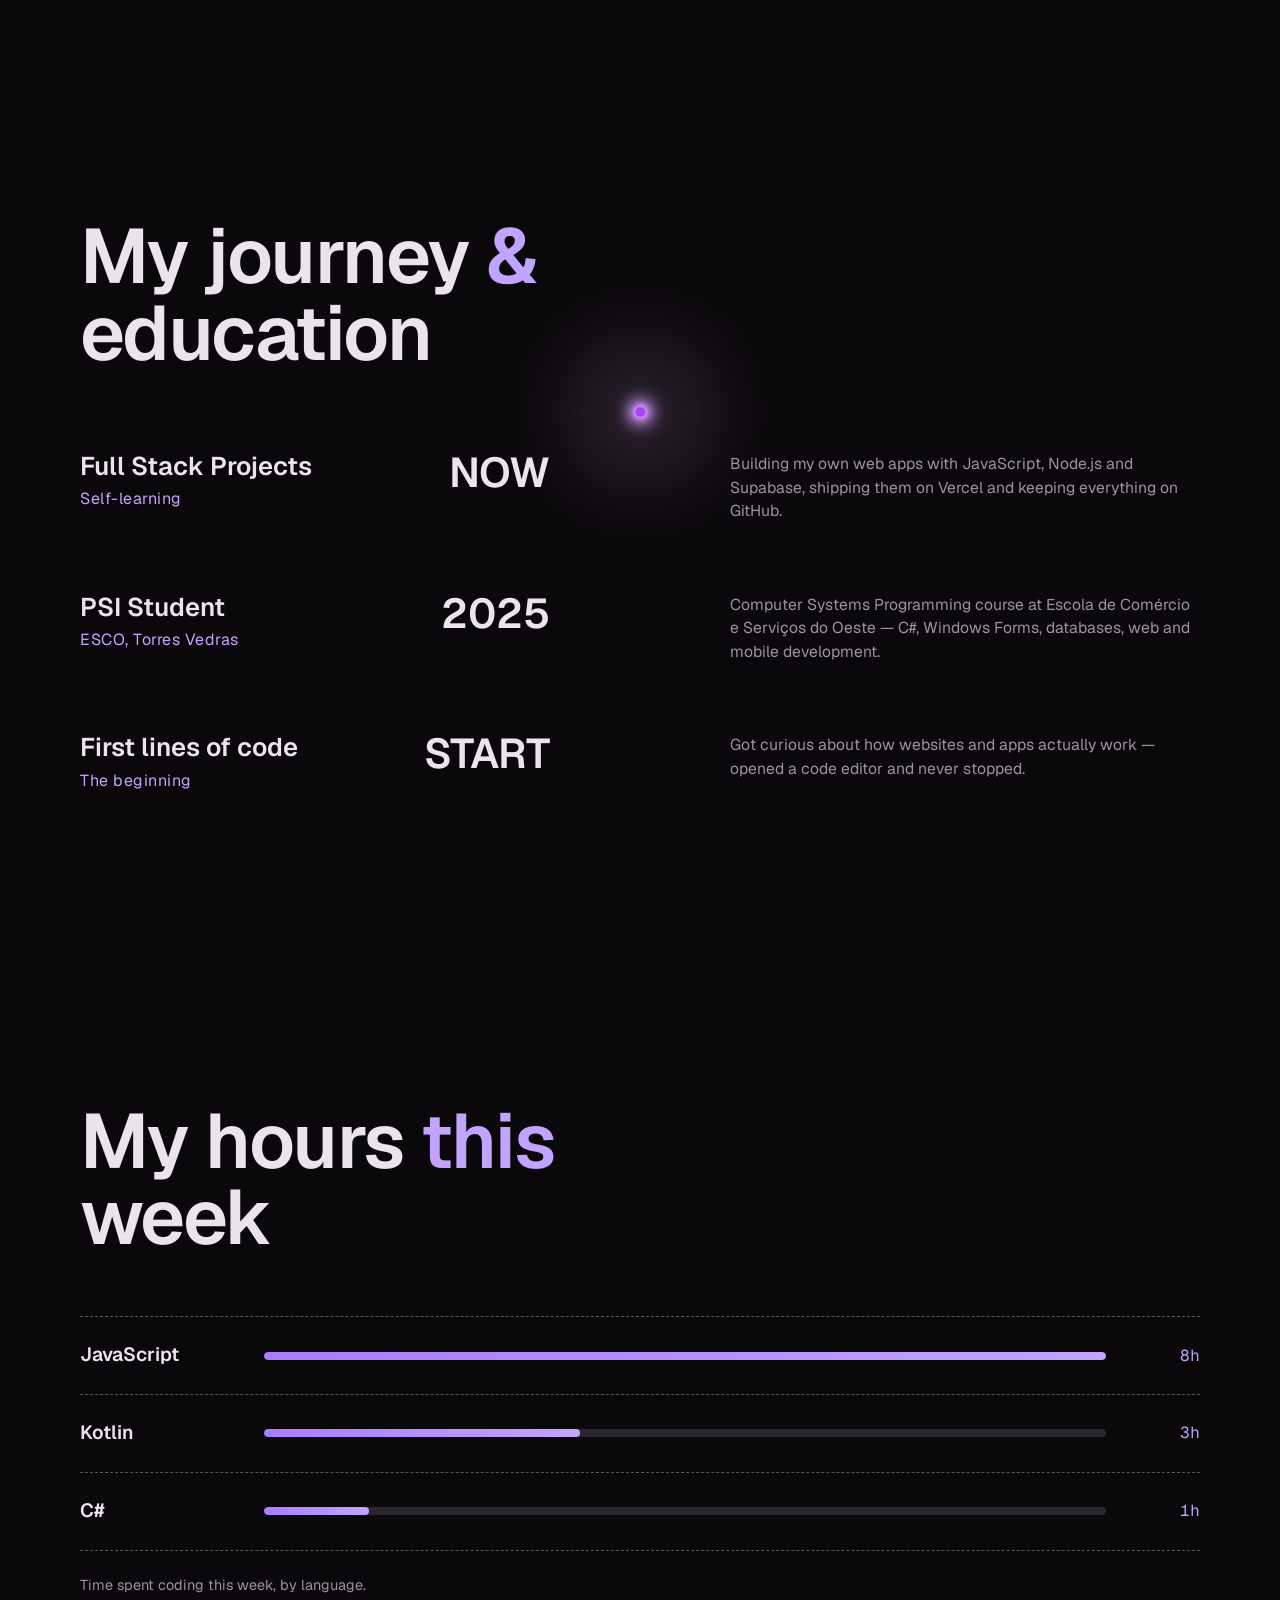
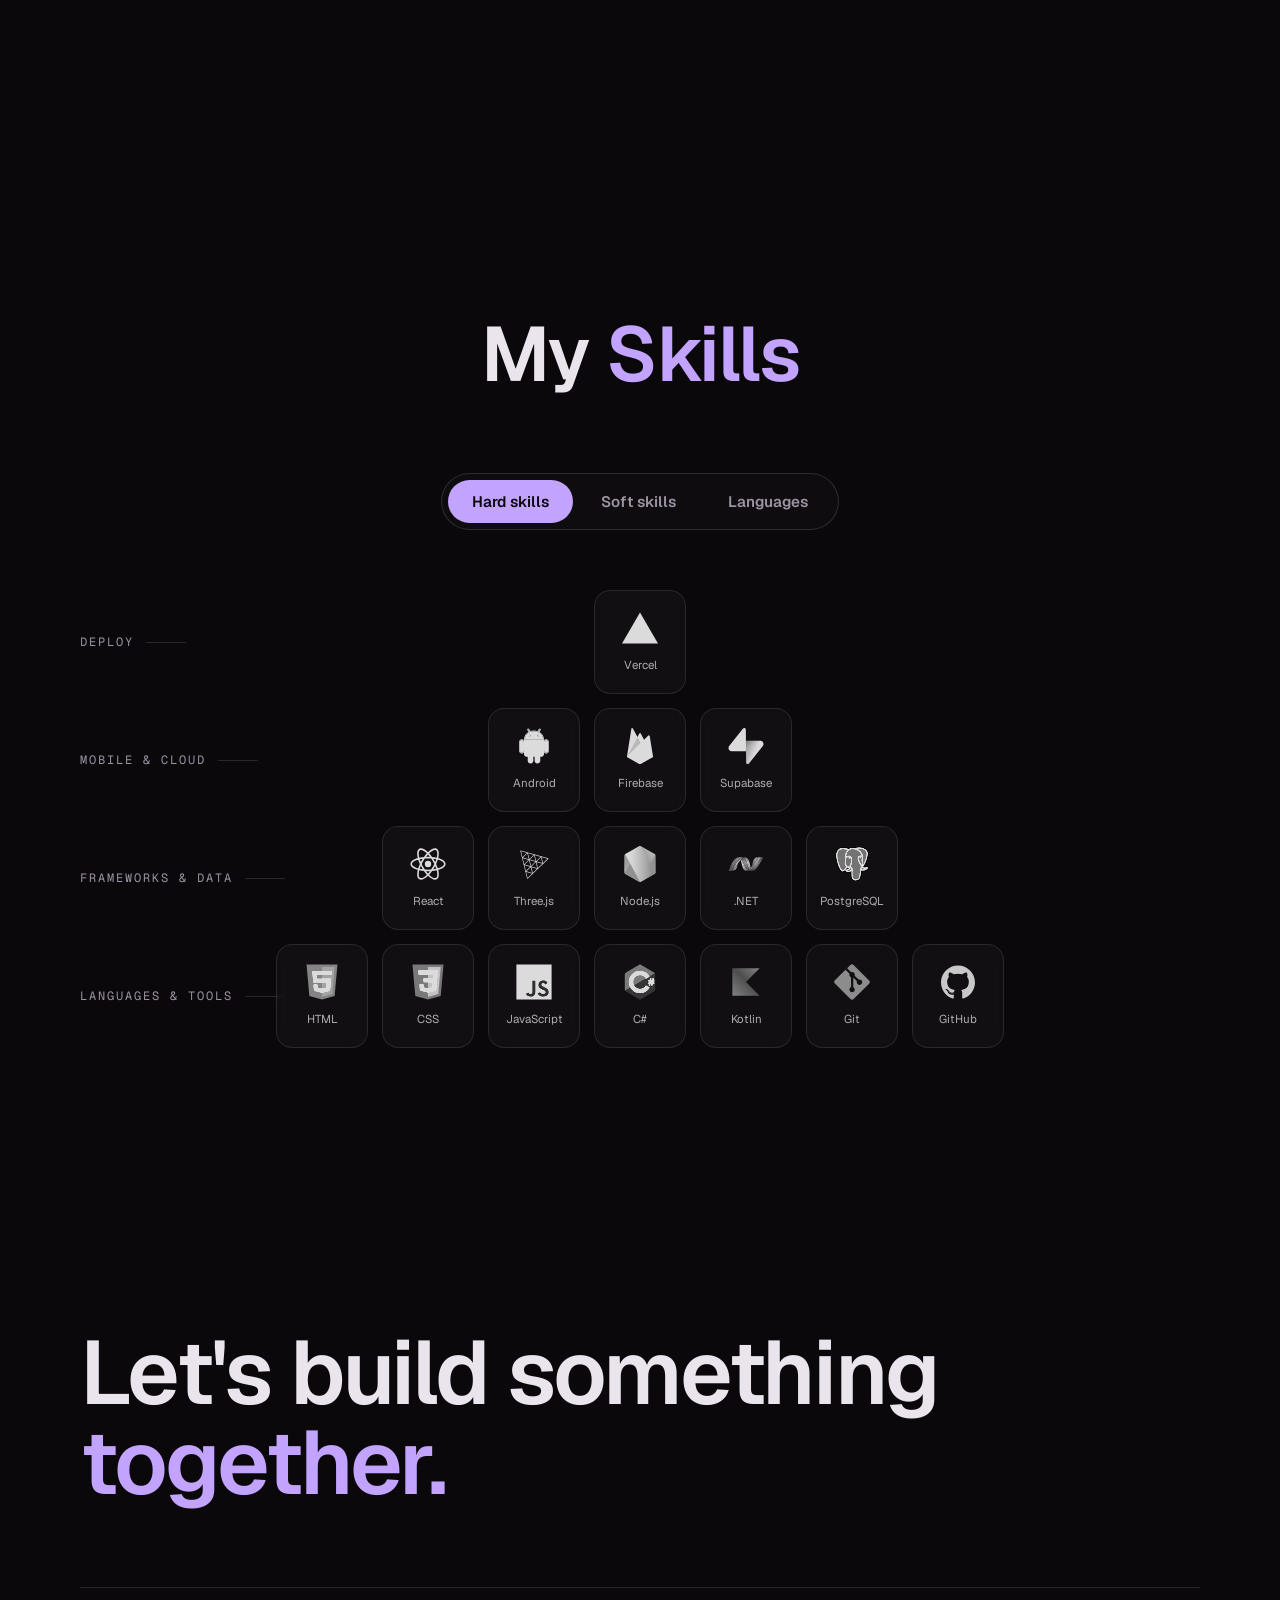
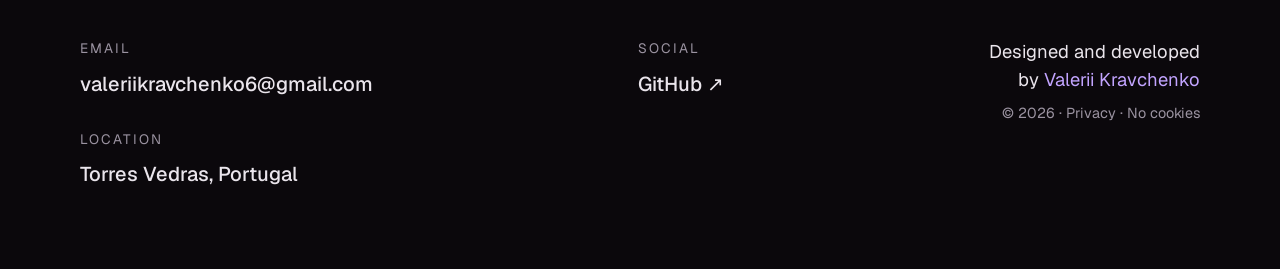
==== commit 1237bdb4: "Update hero, projects and styles" ====
--- a/index.html
+++ b/index.html
@@ -12,7 +12,6 @@
   <link rel="stylesheet" href="style.css" />
 </head>
 <body>
-  <div class="cursor" aria-hidden="true"></div>
   <div class="glow-circle" aria-hidden="true"></div>
 
   <!-- HEADER -->
@@ -120,6 +119,15 @@
       </div>
     </section>
 
+    <!-- MY HOURS -->
+    <section class="stats">
+      <div class="container">
+        <h2 class="section-title split">My hours <span class="accent">this</span><br />week</h2>
+        <div class="stats-list" id="stats-list"></div>
+        <p class="stats-note muted">Time spent coding this week, by language.</p>
+      </div>
+    </section>
+
     <!-- SKILLS -->
     <section id="skills" class="skills">
       <div class="container">
--- a/style.css
+++ b/style.css
@@ -28,22 +28,6 @@
 .muted { color: var(--muted); }
 .container { width: var(--w); margin: 0 auto; }
 
-/* ---------- Cursor ---------- */
-.cursor {
-  --size: 34px;
-  position: fixed; top: 0; left: 0; z-index: 900;
-  width: var(--size); height: var(--size);
-  margin: calc(var(--size) / -2) 0 0 calc(var(--size) / -2);
-  border-radius: 50%;
-  background: #e6c3ff;
-  box-shadow: 0 0 30px #af83ff;
-  mix-blend-mode: difference;
-  pointer-events: none;
-  transition: width .3s var(--ease), height .3s var(--ease), margin .3s var(--ease);
-}
-.cursor.big { --size: 80px; }
-@media (pointer: coarse) { .cursor { display: none; } }
-
 .glow-circle {
   position: fixed; top: -80px; left: -80px; z-index: 0;
   width: 320px; height: 320px; border-radius: 50%;
@@ -282,6 +266,21 @@
 .career-left h5 { font-size: 1rem; font-weight: 400; color: var(--accent); margin-top: 6px; letter-spacing: .5px; }
 .career-left .year { font-size: 2.6rem; font-weight: 600; line-height: 1; white-space: nowrap; }
 .career-item > p { width: 42%; color: var(--muted); font-size: .98rem; }
+
+/* ---------- Stats ---------- */
+.stats { padding: 80px 0 160px; }
+.stats .section-title { margin-bottom: 60px; }
+.stats-list { display: flex; flex-direction: column; }
+.stat-row {
+  display: grid; grid-template-columns: 160px 1fr 70px; align-items: center; gap: 24px;
+  padding: 24px 0; border-top: 1px dashed var(--dash);
+}
+.stat-row:last-child { border-bottom: 1px dashed var(--dash); }
+.stat-label { font-size: 1.2rem; font-weight: 600; }
+.stat-bar { height: 8px; border-radius: 8px; background: var(--line); overflow: hidden; }
+.stat-bar span { display: block; height: 100%; border-radius: inherit; background: linear-gradient(90deg, var(--accent-strong), var(--accent)); }
+.stat-hours { font-family: var(--mono); color: var(--accent); text-align: right; }
+.stats-note { margin-top: 24px; font-size: .9rem; }
 
 /* ---------- Work (horizontal) ---------- */
 .work { position: relative; }
@@ -504,6 +503,7 @@
   .what-box { padding: 26px; }
   .career-left .year { font-size: 1.8rem; }
   .work-num { font-size: 2.6rem; }
+  .stat-row { grid-template-columns: 100px 1fr 50px; gap: 12px; }
   .id-card { padding: 20px 18px; border-radius: 28px; }
   .id-grid { gap: 14px; }
   .id-script { font-size: 1.7rem; }
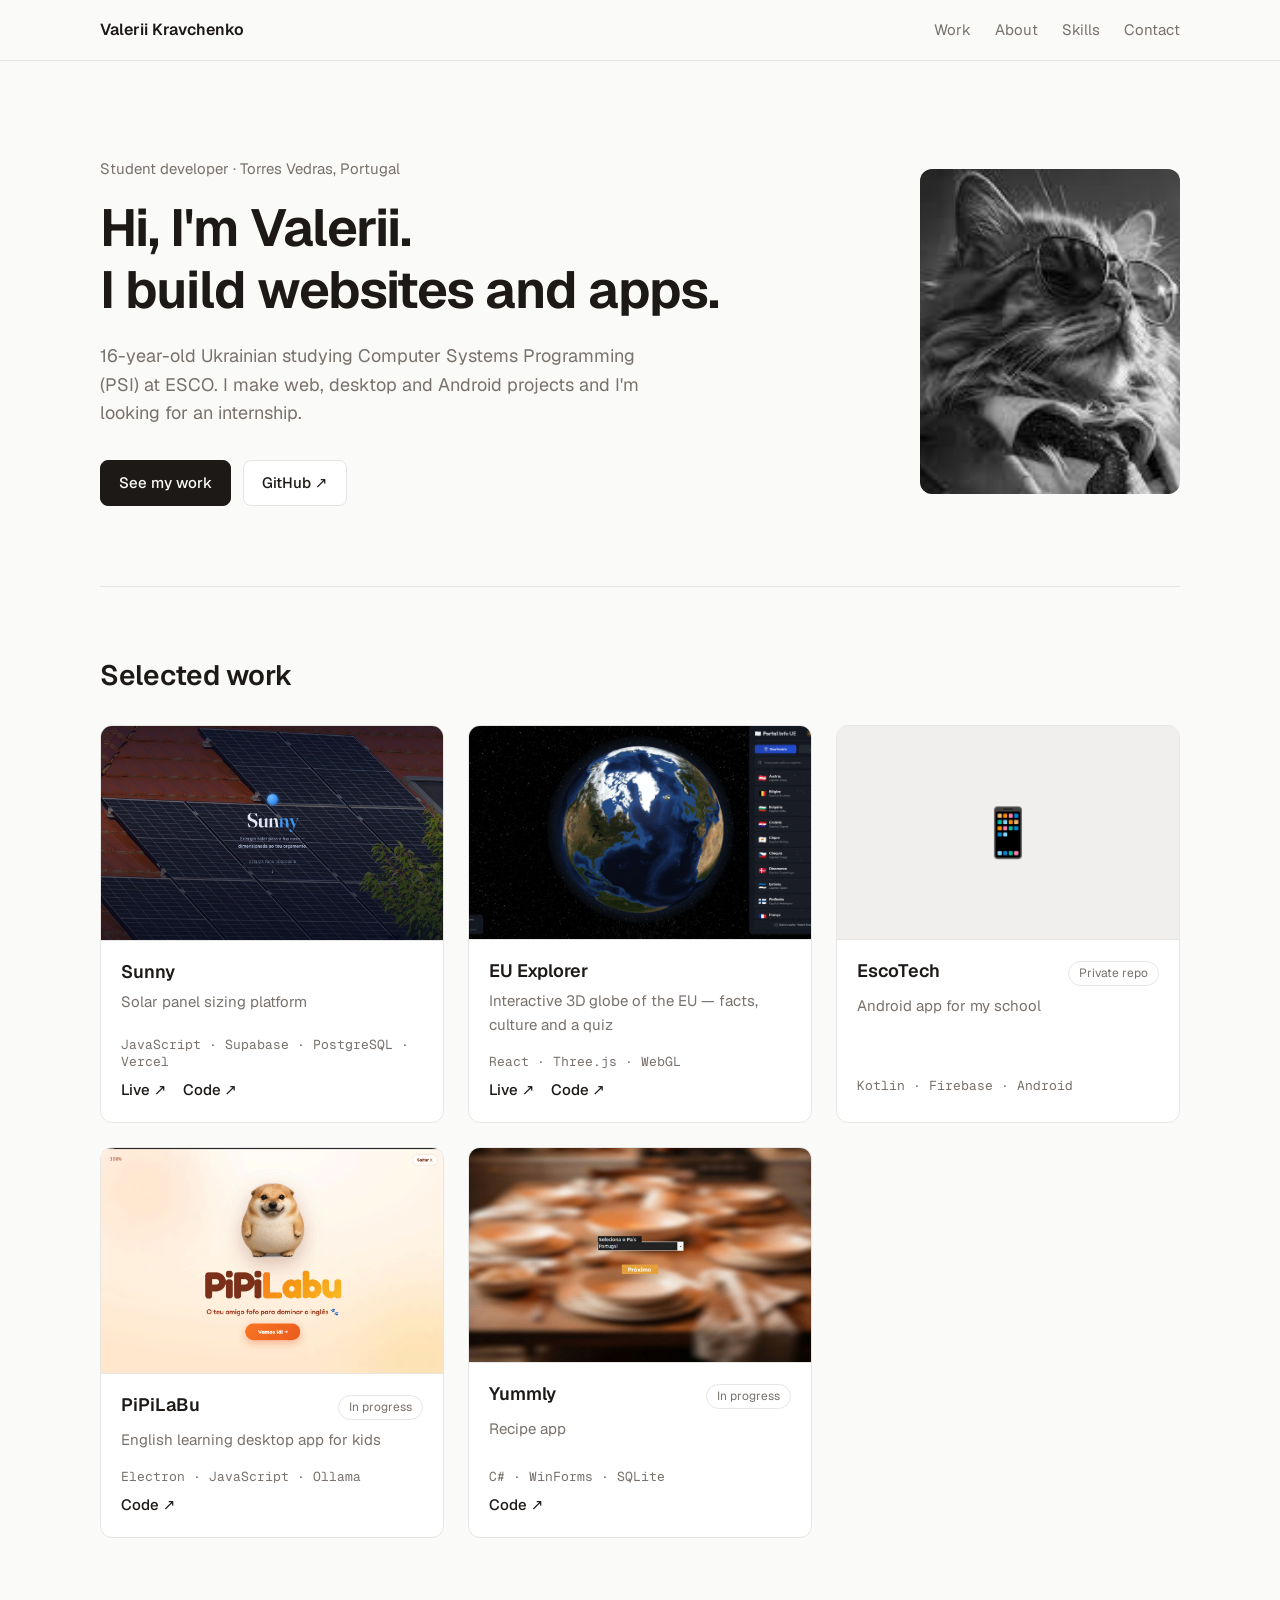
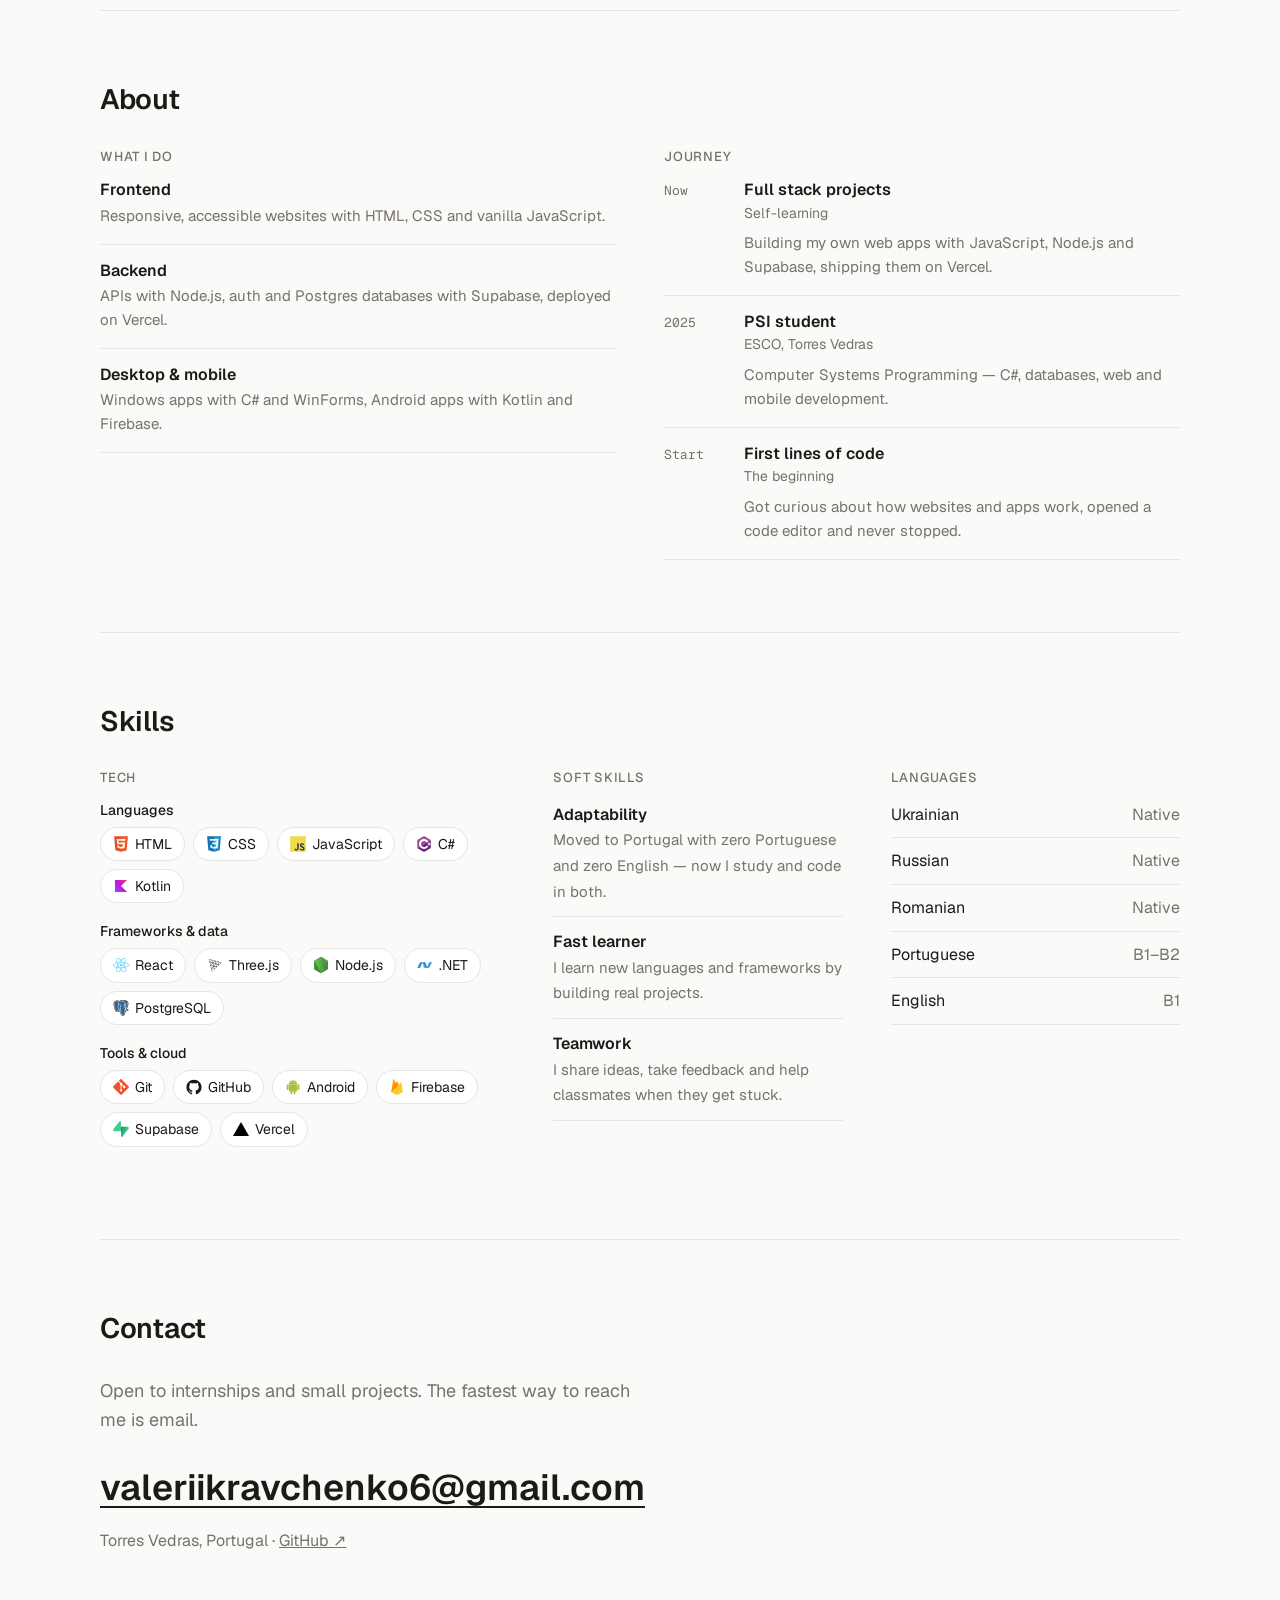
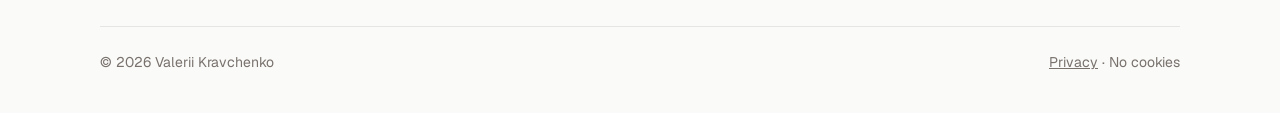
==== commit 8f4d7391: "Simple light redesign" ====
--- a/index.html
+++ b/index.html
@@ -4,175 +4,94 @@
   <meta charset="utf-8" />
   <meta name="viewport" content="width=device-width, initial-scale=1" />
   <title>Valerii Kravchenko — Student Developer</title>
-  <meta name="description" content="Portfolio of Valerii Kravchenko, 16-year-old Ukrainian, student-developer based in Torres Vedras, Portugal." />
-  <meta name="theme-color" content="#0b080c" />
+  <meta name="description" content="Portfolio of Valerii Kravchenko, 16-year-old Ukrainian student developer based in Torres Vedras, Portugal." />
+  <meta name="theme-color" content="#fafaf9" />
   <link rel="icon" type="image/svg+xml" href="logo.svg" />
   <link rel="preload" href="fonts/geist-latin.woff2" as="font" type="font/woff2" crossorigin />
   <link rel="stylesheet" href="fonts.css" />
   <link rel="stylesheet" href="style.css" />
 </head>
 <body>
-  <div class="glow-circle" aria-hidden="true"></div>
-
-  <!-- HEADER -->
   <header class="header">
-    <a href="#top" class="brand" aria-label="Valerii Kravchenko — home"><img src="logo.svg" alt="" width="40" height="40" /></a>
-    <a href="#" class="header-mail" data-email></a>
-    <nav>
-      <a href="#skills" class="hover-link"><span data-text="SKILLS">SKILLS</span></a>
-      <a href="#work" class="hover-link"><span data-text="WORK">WORK</span></a>
-      <a href="#contact" class="hover-link"><span data-text="CONTACT">CONTACT</span></a>
-    </nav>
+    <div class="container header-inner">
+      <a href="#top" class="brand">Valerii Kravchenko</a>
+      <nav class="nav">
+        <a href="#work">Work</a>
+        <a href="#about">About</a>
+        <a href="#skills">Skills</a>
+        <a href="#contact">Contact</a>
+      </nav>
+    </div>
   </header>
 
-  <!-- FIXED SOCIALS -->
-  <aside class="socials" id="socials"></aside>
-  <a href="#contact" class="hire-btn">Looking for internship <span>↗</span></a>
-
   <main id="top">
-    <!-- HERO: ID CARD -->
-    <section class="landing">
-      <div class="landing-intro">
-        <h2>Hello! I'm</h2>
-        <h1>VALERII<br />KRAVCHENKO</h1>
-        <p class="landing-sub">16-year-old Ukrainian, student based in Torres Vedras, Portugal.</p>
-        <div class="landing-actions">
-          <a href="#work" class="pill-btn">See my projects ↓</a>
-          <a href="#" class="ghost-btn" data-github target="_blank" rel="noopener">GitHub ↗</a>
+    <!-- HERO -->
+    <section class="hero container">
+      <div class="hero-text">
+        <p class="eyebrow">Student developer · Torres Vedras, Portugal</p>
+        <h1>Hi, I'm Valerii.<br />I build websites and apps.</h1>
+        <p class="lead">16-year-old Ukrainian studying Computer Systems Programming (PSI) at ESCO. I make web, desktop and Android projects and I'm looking for an internship.</p>
+        <div class="actions">
+          <a href="#work" class="btn btn-dark">See my work</a>
+          <a href="#" class="btn" data-github target="_blank" rel="noopener">GitHub ↗</a>
         </div>
       </div>
-
-      <div class="id-wrap">
-        <div class="id-back" aria-hidden="true">
-          <div class="id-back-logo">
-            <span class="id-cert">CERTIFIED</span>
-            <span class="id-script">Developer!</span>
-          </div>
-          <img class="id-mono" src="logo.svg" alt="" />
-        </div>
-
-        <article class="id-card" id="id-card" aria-label="Developer ID card">
-          <span class="id-shine" aria-hidden="true"></span>
-          <div class="id-grid">
-            <div class="id-left">
-              <div class="id-photo">
-                <img src="img/avatar.jpg" alt="Valerii Kravchenko" width="160" height="190" />
-              </div>
-              <div class="id-socials">
-                <a href="#" data-github target="_blank" rel="noopener"><span class="ico ico-gh"></span>@VK675</a>
-              </div>
-              <span class="id-bar" aria-hidden="true"></span>
-              <p class="id-slogan">STUDY, BUILD. REPEAT!</p>
-            </div>
-
-            <div class="id-right">
-              <div class="id-logo">
-                <span class="id-cert">CERTIFIED</span>
-                <span class="id-script">Developer!</span>
-              </div>
-              <dl class="id-fields">
-                <div><dd>Valerii Kravchenko</dd><dt>Name</dt></div>
-                <div><dd>Ukrainian <i class="flag flag-ua"></i></dd><dt>Nationality</dt></div>
-                <div><dd>Torres Vedras, PT</dd><dt>Based in</dt></div>
-                <div><dd>Student · Developer</dd><dt>Role</dt></div>
-              </dl>
-              <p class="id-since">CODING SINCE 2025</p>
-              <div class="id-icons" aria-hidden="true">
-                <span><img src="icons/javascript-plain.svg" alt="" /></span>
-                <span><img src="icons/csharp-plain.svg" alt="" /></span>
-                <span><img src="icons/kotlin-plain.svg" alt="" /></span>
-              </div>
-              <div class="id-barcode" aria-hidden="true"></div>
-              <p class="id-fine">HTML CSS JAVASCRIPT NODE.JS C# .NET KOTLIN FIREBASE SUPABASE</p>
-            </div>
-          </div>
-        </article>
-      </div>
+      <img class="hero-photo" src="img/avatar.jpg" alt="Valerii Kravchenko" width="280" height="330" />
     </section>
 
-    <!-- WORK (horizontal scroll) -->
-    <section id="work" class="work">
-      <div class="work-sticky">
-        <div class="container">
-          <h2 class="section-title">My <span class="accent">Work</span></h2>
-        </div>
-        <div class="work-track" id="work-track"></div>
-      </div>
+    <!-- WORK -->
+    <section id="work" class="section container">
+      <h2 class="section-title">Selected work</h2>
+      <div class="projects" id="projects"></div>
     </section>
 
-    <!-- WHAT I DO -->
-    <section class="whatido">
-      <div class="container whatido-flex">
-        <h2 class="whatido-title split-chars">W<span class="it">HAT</span><br />I <span class="accent">DO</span></h2>
-        <div class="what-boxes" id="what-boxes"></div>
-      </div>
-    </section>
-
-    <!-- CAREER -->
-    <section class="career">
-      <div class="container">
-        <h2 class="section-title split">My journey <span class="accent">&amp;</span><br />education</h2>
-        <div class="career-wrap">
-          <div class="career-line"><span class="career-dot"></span></div>
-          <div id="career-list"></div>
+    <!-- ABOUT -->
+    <section id="about" class="section container">
+      <h2 class="section-title">About</h2>
+      <div class="about-grid">
+        <div>
+          <h3 class="sub-title">What I do</h3>
+          <div class="what" id="what"></div>
+        </div>
+        <div>
+          <h3 class="sub-title">Journey</h3>
+          <ol class="timeline" id="timeline"></ol>
         </div>
       </div>
     </section>
 
-    <!-- MY HOURS -->
-    <section class="stats">
-      <div class="container">
-        <h2 class="section-title split">My hours <span class="accent">this</span><br />week</h2>
-        <div class="stats-list" id="stats-list"></div>
-        <p class="stats-note muted">Time spent coding this week, by language.</p>
-      </div>
-    </section>
-
     <!-- SKILLS -->
-    <section id="skills" class="skills">
-      <div class="container">
-        <h2 class="section-title center split">My <span class="accent">Skills</span></h2>
-        <div class="skill-tabs" role="tablist">
-          <button role="tab" aria-selected="true" aria-controls="tab-hard" id="t-hard">Hard skills</button>
-          <button role="tab" aria-selected="false" aria-controls="tab-soft" id="t-soft">Soft skills</button>
-          <button role="tab" aria-selected="false" aria-controls="tab-lang" id="t-lang">Languages</button>
+    <section id="skills" class="section container">
+      <h2 class="section-title">Skills</h2>
+      <div class="skills-grid">
+        <div>
+          <h3 class="sub-title">Tech</h3>
+          <div id="tech"></div>
         </div>
-
-        <div class="skill-panel" id="tab-hard" role="tabpanel" aria-labelledby="t-hard">
-          <div class="pyramid" id="pyramid"></div>
+        <div>
+          <h3 class="sub-title">Soft skills</h3>
+          <ul class="soft" id="soft"></ul>
         </div>
-        <div class="skill-panel" id="tab-soft" role="tabpanel" aria-labelledby="t-soft" hidden>
-          <div class="soft-grid" id="soft-grid"></div>
-        </div>
-        <div class="skill-panel" id="tab-lang" role="tabpanel" aria-labelledby="t-lang" hidden>
-          <div class="lang-list" id="lang-list"></div>
+        <div>
+          <h3 class="sub-title">Languages</h3>
+          <ul class="langs" id="langs"></ul>
         </div>
       </div>
     </section>
 
     <!-- CONTACT -->
-    <section id="contact" class="contact">
-      <div class="container">
-        <h2 class="contact-title split">Let's build something <span class="accent">together.</span></h2>
-        <div class="contact-flex">
-          <div class="contact-box">
-            <h4>Email</h4>
-            <a href="#" data-email class="hover-underline"></a>
-            <h4>Location</h4>
-            <p>Torres Vedras, Portugal</p>
-          </div>
-          <div class="contact-box">
-            <h4>Social</h4>
-            <div id="contact-socials"></div>
-          </div>
-          <div class="contact-box contact-credit">
-            <p>Designed and developed<br />by <span class="accent">Valerii Kravchenko</span></p>
-            <p class="muted">© <span id="year"></span> · <a href="privacy.html" class="hover-underline">Privacy</a> · No cookies</p>
-          </div>
-        </div>
-      </div>
+    <section id="contact" class="section container contact">
+      <h2 class="section-title">Contact</h2>
+      <p class="lead">Open to internships and small projects. The fastest way to reach me is email.</p>
+      <a href="#" class="contact-mail" data-email></a>
+      <p class="muted">Torres Vedras, Portugal · <a href="#" data-github target="_blank" rel="noopener">GitHub ↗</a></p>
     </section>
   </main>
+
+  <footer class="footer container">
+    <p>© <span id="year"></span> Valerii Kravchenko</p>
+    <p><a href="privacy.html">Privacy</a> · No cookies</p>
+  </footer>
 
   <script src="script.js"></script>
 </body>
--- a/style.css
+++ b/style.css
@@ -1,520 +1,172 @@
+/* ---------- Base ---------- */
 :root {
-  --bg: #0b080c;
-  --text: #eae5ec;
-  --muted: #9b93a1;
-  --accent: #c2a4ff;
-  --accent-strong: #a87cff;
-  --line: rgba(234, 229, 236, 0.14);
-  --dash: rgba(234, 229, 236, 0.35);
-  --font: "Geist", system-ui, sans-serif;
-  --mono: "Geist Mono", ui-monospace, monospace;
-  --w: min(1200px, calc(100% - 160px));
-  --ease: cubic-bezier(.2, .8, .2, 1);
+  --bg: #fafaf9;
+  --text: #1c1917;
+  --muted: #78716c;
+  --line: #e7e5e4;
+  --card: #ffffff;
+  --radius: 12px;
+  --max: 1080px;
 }
 
-* { box-sizing: border-box; margin: 0; padding: 0; }
-html { scroll-behavior: smooth; }
+*, *::before, *::after { box-sizing: border-box; }
+html { scroll-behavior: smooth; scroll-padding-top: 72px; }
 body {
+  margin: 0;
   background: var(--bg);
   color: var(--text);
-  font-family: var(--font);
-  line-height: 1.5;
-  overflow-x: hidden;
+  font: 16px/1.6 "Geist", system-ui, sans-serif;
   -webkit-font-smoothing: antialiased;
 }
-::selection { background: var(--accent); color: var(--bg); }
-a { color: inherit; text-decoration: none; }
-.accent { color: var(--accent); }
+img { max-width: 100%; display: block; }
+a { color: inherit; }
+h1, h2, h3, h4 { margin: 0; line-height: 1.2; }
+p { margin: 0; }
+
+.container { width: min(var(--max), 100% - 48px); margin-inline: auto; }
 .muted { color: var(--muted); }
-.container { width: var(--w); margin: 0 auto; }
-
-.glow-circle {
-  position: fixed; top: -80px; left: -80px; z-index: 0;
-  width: 320px; height: 320px; border-radius: 50%;
-  background: #fb8dff;
-  box-shadow: inset -50px 40px 50px rgba(84, 0, 255, .6);
-  filter: blur(70px); opacity: .55;
-  pointer-events: none;
-  animation: glowSpin 6s linear infinite;
-}
-@keyframes glowSpin { to { transform: rotate(360deg); } }
 
 /* ---------- Header ---------- */
 .header {
-  position: fixed; top: 0; left: 50%; transform: translateX(-50%);
-  z-index: 100;
-  width: var(--w);
-  display: flex; align-items: center; justify-content: space-between;
-  padding: 32px 0;
+  position: sticky; top: 0; z-index: 10;
+  background: rgba(250, 250, 249, 0.9);
+  backdrop-filter: blur(8px);
+  border-bottom: 1px solid var(--line);
 }
-.header::before {
-  content: ""; position: absolute; inset: 0 -50vw; z-index: -1;
-  background: linear-gradient(to bottom, var(--bg) 20%, transparent);
-  pointer-events: none;
+.header-inner { display: flex; align-items: center; justify-content: space-between; height: 60px; }
+.brand { font-weight: 600; text-decoration: none; }
+.nav { display: flex; gap: 24px; }
+.nav a { text-decoration: none; color: var(--muted); font-size: 15px; }
+.nav a:hover { color: var(--text); }
+
+/* ---------- Buttons ---------- */
+.btn {
+  display: inline-block;
+  padding: 10px 18px;
+  border: 1px solid var(--line);
+  border-radius: 8px;
+  background: var(--card);
+  text-decoration: none;
+  font-weight: 500;
+  font-size: 15px;
 }
-.brand { display: block; width: 40px; height: 40px; transition: transform .4s var(--ease); }
-.brand img { width: 100%; height: 100%; display: block; }
-.brand:hover { transform: rotate(-8deg) scale(1.08); }
-.header-mail { font-size: .95rem; letter-spacing: .8px; font-weight: 500; }
-.header nav { display: flex; gap: 64px; font-size: .95rem; font-weight: 600; letter-spacing: .8px; }
+.btn:hover { border-color: var(--text); }
+.btn-dark { background: var(--text); color: var(--bg); border-color: var(--text); }
+.btn-dark:hover { opacity: 0.85; }
 
-.hover-link { display: inline-block; overflow: hidden; height: 1.3em; line-height: 1.3em; }
-.hover-link span { display: block; position: relative; transition: transform .35s var(--ease); }
-.hover-link span::after { content: attr(data-text); position: absolute; left: 0; top: 100%; color: var(--accent); }
-.hover-link:hover span { transform: translateY(-100%); }
-
-/* ---------- Fixed socials ---------- */
-.socials {
-  position: fixed; left: 40px; bottom: 40px; z-index: 50;
-  display: flex; flex-direction: column; gap: 22px;
+/* ---------- Hero ---------- */
+.hero {
+  display: grid;
+  grid-template-columns: 1fr auto;
+  gap: 48px;
+  align-items: center;
+  padding: 96px 0 80px;
 }
-.socials a { display: grid; place-items: center; width: 24px; height: 24px; color: var(--muted); transition: color .25s, transform .25s; }
-.socials a:hover { color: var(--accent); transform: scale(1.2); }
-.socials svg { width: 22px; height: 22px; }
-.hire-btn {
-  position: fixed; right: 40px; bottom: 40px; z-index: 50;
-  font-weight: 600; letter-spacing: 2px; font-size: .95rem;
-  display: flex; gap: 8px; align-items: center;
-}
-.hire-btn span { transition: transform .3s var(--ease); }
-.hire-btn:hover span { transform: translate(3px, -3px); }
-
-/* ---------- Landing / ID card ---------- */
-.landing {
-  position: relative; z-index: 1;
-  min-height: 100svh;
-  width: var(--w); margin: 0 auto;
-  padding: 120px 0 60px;
-  display: flex; align-items: center; justify-content: space-between; gap: 60px;
-}
-.landing .id-wrap { margin-right: 190px; }
-.landing-intro { max-width: 560px; animation: rise .9s var(--ease) both; }
-.landing-intro h2 { color: var(--accent); font-size: 1.6rem; font-weight: 300; letter-spacing: 2px; margin-bottom: 8px; }
-.landing-intro h1 { font-size: clamp(2.6rem, 5.4vw, 5rem); line-height: .95; font-weight: 600; letter-spacing: 1px; }
-.landing-sub { color: var(--muted); font-size: 1.15rem; margin: 26px 0 36px; max-width: 460px; }
-.landing-actions { display: flex; flex-wrap: wrap; gap: 14px; }
-.ghost-btn {
-  display: inline-flex; align-items: center; padding: 16px 30px; border-radius: 50px;
-  border: 1px solid var(--line); font-weight: 600;
-  transition: border-color .3s, color .3s;
-}
-.ghost-btn:hover { border-color: var(--accent); color: var(--accent); }
-@keyframes rise { from { opacity: 0; transform: translateY(40px); } }
-
-.id-wrap {
-  position: relative; flex-shrink: 0;
-  width: min(500px, 100%);
-  perspective: 1200px;
-  animation: rise 1s .15s var(--ease) both;
-}
-.id-card, .id-back {
-  --ink: #1a1320;
-  --brand: #7c4dff;
-  --brand-soft: #b9a6e8;
-  background: #fbfaf7; color: var(--ink);
-  border-radius: 34px;
-  box-shadow: 0 30px 60px -20px rgba(0, 0, 0, .7);
-}
-.flag { display: inline-block; width: 1.1em; height: .75em; border-radius: 2px; vertical-align: -.05em; box-shadow: 0 0 0 1px rgba(0, 0, 0, .12); }
-.flag-ua { background: linear-gradient(#0057b7 50%, #ffd700 50%); }
-.flag-pt { background: linear-gradient(90deg, #046a38 40%, #da291c 40%); }
-.id-cert { display: block; font-weight: 800; font-size: .85rem; letter-spacing: 2.5px; }
-.id-script {
-  display: block; font-family: "Pacifico", cursive; font-size: 2.1rem; line-height: 1.1;
-  color: var(--brand);
-  text-shadow: 2px 2px 0 #ff7ac6, -2px -1px 0 #5ad7ff;
-  transform: rotate(-6deg);
+.eyebrow { color: var(--muted); font-size: 15px; margin-bottom: 16px; }
+.hero h1 { font-size: clamp(34px, 5vw, 52px); font-weight: 650; letter-spacing: -0.02em; }
+.lead { color: var(--muted); font-size: 18px; max-width: 560px; margin-top: 20px; }
+.actions { display: flex; gap: 12px; margin-top: 32px; flex-wrap: wrap; }
+.hero-photo {
+  width: 260px; height: auto; aspect-ratio: 4 / 5; object-fit: cover;
+  border-radius: var(--radius);
+  filter: grayscale(100%);
 }
 
-/* back card */
-.id-back {
-  position: absolute; z-index: 0;
-  top: 24px; left: 50%; width: 74%; height: 92%;
-  transform: rotate(14deg);
-  display: flex; flex-direction: column; align-items: center; justify-content: center; gap: 10px;
-  transition: transform .6s var(--ease);
-}
-.id-wrap:hover .id-back { transform: rotate(18deg) translateX(16px); }
-.id-back-logo { transform: rotate(14deg); text-align: center; margin: 30px 0 0 34%; }
-.id-back-logo .id-script { font-size: 2.6rem; }
-.id-mono {
-  display: grid; place-items: center;
-  width: 110px; height: 110px; margin-top: 10px;
-  background: var(--ink); color: #fbfaf7;
-  clip-path: polygon(50% 0, 100% 25%, 100% 75%, 50% 100%, 0 75%, 0 25%);
-  font-weight: 800; font-size: 2.2rem; letter-spacing: -1px;
+/* ---------- Sections ---------- */
+.section { padding: 72px 0; border-top: 1px solid var(--line); }
+.section-title { font-size: 28px; font-weight: 600; letter-spacing: -0.01em; margin-bottom: 32px; }
+.sub-title {
+  font-size: 13px; font-weight: 500; text-transform: uppercase; letter-spacing: 0.06em;
+  color: var(--muted); margin-bottom: 16px;
 }
 
-/* front card */
-.id-card {
-  --rx: 0deg; --ry: 0deg; --sx: 50%; --sy: 0%;
-  position: relative; z-index: 1;
-  padding: 28px;
-  transform: rotateX(var(--rx)) rotateY(var(--ry));
-  transition: transform .5s var(--ease);
+/* ---------- Projects ---------- */
+.projects { display: grid; grid-template-columns: repeat(auto-fill, minmax(300px, 1fr)); gap: 24px; }
+.project {
+  background: var(--card);
+  border: 1px solid var(--line);
+  border-radius: var(--radius);
+  overflow: hidden;
+  display: flex; flex-direction: column;
+  transition: border-color 0.2s;
 }
-.id-card:hover { transition: transform .1s linear; }
-.id-shine {
-  position: absolute; inset: 0; pointer-events: none; border-radius: inherit;
-  background: radial-gradient(circle at var(--sx) var(--sy), rgba(255, 255, 255, .7), transparent 40%);
-  mix-blend-mode: soft-light;
+.project:hover { border-color: #a8a29e; }
+.project-img {
+  aspect-ratio: 16 / 10; background: #f0efed;
+  display: grid; place-items: center; font-size: 48px;
+  border-bottom: 1px solid var(--line);
 }
-.id-grid { display: grid; grid-template-columns: 1.05fr 1fr; gap: 22px; }
-.id-photo {
-  aspect-ratio: 5 / 6; border-radius: 26px; overflow: hidden;
-  background: linear-gradient(160deg, #d9c9ff, #b9a6e8);
+.project-img img { width: 100%; height: 100%; object-fit: cover; }
+.project-body { padding: 20px; display: flex; flex-direction: column; gap: 8px; flex: 1; }
+.project-head { display: flex; justify-content: space-between; align-items: baseline; gap: 12px; }
+.project h3 { font-size: 18px; font-weight: 600; }
+.badge { font-size: 12px; color: var(--muted); border: 1px solid var(--line); border-radius: 99px; padding: 2px 10px; white-space: nowrap; }
+.project-desc { color: var(--muted); font-size: 15px; }
+.project-stack { font: 13px "Geist Mono", monospace; color: var(--muted); margin-top: auto; padding-top: 8px; }
+.project-links { display: flex; gap: 16px; font-size: 15px; font-weight: 500; }
+.project-links a { text-decoration: none; }
+.project-links a:hover { text-decoration: underline; }
+
+/* ---------- About ---------- */
+.about-grid { display: grid; grid-template-columns: 1fr 1fr; gap: 48px; }
+.what-item { padding: 16px 0; border-bottom: 1px solid var(--line); }
+.what-item:first-child { padding-top: 0; }
+.what-item h4 { font-size: 16px; font-weight: 600; }
+.what-item p { color: var(--muted); font-size: 15px; margin-top: 4px; }
+
+.timeline { list-style: none; margin: 0; padding: 0; }
+.timeline li { display: grid; grid-template-columns: 64px 1fr; gap: 16px; padding: 16px 0; border-bottom: 1px solid var(--line); }
+.timeline li:first-child { padding-top: 0; }
+.timeline .year { font: 13px "Geist Mono", monospace; color: var(--muted); padding-top: 2px; }
+.timeline h4 { font-size: 16px; font-weight: 600; }
+.timeline .place { font-size: 14px; color: var(--muted); }
+.timeline p { font-size: 15px; color: var(--muted); margin-top: 6px; }
+
+/* ---------- Skills ---------- */
+.skills-grid { display: grid; grid-template-columns: 1.4fr 1fr 1fr; gap: 48px; }
+.tech-group { margin-bottom: 20px; }
+.tech-group h4 { font-size: 14px; font-weight: 500; margin-bottom: 8px; }
+.chips { display: flex; flex-wrap: wrap; gap: 8px; }
+.chip {
+  display: inline-flex; align-items: center; gap: 6px;
+  padding: 5px 12px; font-size: 14px;
+  background: var(--card); border: 1px solid var(--line); border-radius: 99px;
 }
-.id-photo img { width: 100%; height: 100%; object-fit: cover; display: block; }
-.id-socials { display: flex; flex-direction: column; gap: 4px; margin: 12px 0 0 6px; }
-.id-socials a { display: flex; align-items: center; gap: 8px; font-size: .78rem; font-weight: 500; color: #4a3f55; }
-.id-socials a:hover { color: var(--brand); }
-.ico { width: 16px; height: 16px; border-radius: 3px; background: var(--ink) center / 11px no-repeat; flex-shrink: 0; }
-.ico-gh { background-image: url("data:image/svg+xml,%3Csvg xmlns='http://www.w3.org/2000/svg' viewBox='0 0 24 24' fill='white'%3E%3Cpath d='M12 .5a11.5 11.5 0 0 0-3.64 22.41c.58.1.79-.25.79-.56v-2c-3.2.7-3.88-1.37-3.88-1.37-.52-1.33-1.28-1.69-1.28-1.69-1.05-.71.08-.7.08-.7 1.16.08 1.77 1.2 1.77 1.2 1.03 1.76 2.7 1.25 3.36.96.1-.75.4-1.25.73-1.54-2.56-.29-5.25-1.28-5.25-5.68 0-1.26.45-2.28 1.19-3.09-.12-.29-.52-1.46.11-3.05 0 0 .97-.31 3.17 1.18a11 11 0 0 1 5.77 0c2.2-1.49 3.17-1.18 3.17-1.18.63 1.59.23 2.76.11 3.05.74.81 1.19 1.83 1.19 3.09 0 4.41-2.7 5.38-5.26 5.67.41.36.78 1.06.78 2.14v3.17c0 .31.21.67.8.56A11.5 11.5 0 0 0 12 .5'/%3E%3C/svg%3E"); }
-.ico-wa { background-color: #25d366; background-image: url("data:image/svg+xml,%3Csvg xmlns='http://www.w3.org/2000/svg' viewBox='0 0 24 24' fill='white'%3E%3Cpath d='M12.05 21.5a9.4 9.4 0 0 1-4.8-1.32l-.35-.2-3.56.93.95-3.47-.22-.36A9.4 9.4 0 1 1 12.05 21.5m8.03-17.46A11.3 11.3 0 0 0 2.22 17.7L.6 23.3l5.72-1.5A11.3 11.3 0 0 0 20.08 4.04'/%3E%3C/svg%3E"); }
-.id-bar { display: block; height: 14px; margin: 12px 0 10px; background: var(--brand-soft); }
-.id-slogan { font-weight: 800; font-size: 1.35rem; letter-spacing: -.01em; color: var(--brand); line-height: 1; }
+.chip img { width: 16px; height: 16px; }
 
-.id-right { display: flex; flex-direction: column; }
-.id-logo { text-align: center; margin-bottom: 18px; }
-.id-fields { display: flex; flex-direction: column; gap: 6px; }
-.id-fields div { text-align: center; }
-.id-fields dd { font-weight: 600; font-size: .9rem; min-height: 1.3em; padding-bottom: 2px; border-bottom: 1.5px solid var(--brand-soft); }
-.id-fields dt { font-weight: 700; font-size: .72rem; letter-spacing: 1px; text-transform: uppercase; margin-top: 3px; }
-.id-since { margin: 12px 0 8px; text-align: center; font-weight: 800; font-size: .8rem; letter-spacing: .5px; color: var(--brand); }
-.id-icons { display: flex; justify-content: center; gap: 8px; margin-bottom: 12px; }
-.id-icons span {
-  display: grid; place-items: center;
-  width: 38px; height: 42px; background: var(--ink);
-  clip-path: polygon(50% 0, 100% 25%, 100% 75%, 50% 100%, 0 75%, 0 25%);
-}
-.id-icons img { width: 20px; height: 20px; filter: brightness(0) invert(1); }
-.id-barcode {
-  height: 62px;
-  background: repeating-linear-gradient(90deg,
-    var(--brand) 0 5px, transparent 5px 8px, var(--brand) 8px 10px, transparent 10px 13px,
-    var(--brand) 13px 20px, transparent 20px 22px, var(--brand) 22px 25px, transparent 25px 29px);
-}
-.id-fine { margin-top: 6px; font-family: var(--mono); font-size: .52rem; line-height: 1.3; text-align: right; letter-spacing: .3px; }
+.soft, .langs { list-style: none; margin: 0; padding: 0; }
+.soft li { padding: 12px 0; border-bottom: 1px solid var(--line); }
+.soft li:first-child { padding-top: 0; }
+.soft b { display: block; font-weight: 600; }
+.soft span { font-size: 15px; color: var(--muted); }
+.langs li { display: flex; justify-content: space-between; padding: 10px 0; border-bottom: 1px solid var(--line); }
+.langs li:first-child { padding-top: 0; }
+.langs span { color: var(--muted); }
 
-/* ---------- Split-text reveal ---------- */
-.split .w, .split-chars .w { display: inline-block; overflow: hidden; vertical-align: top; padding-bottom: .08em; margin-bottom: -.08em; }
-.split .w > i, .split-chars .w > i { display: inline-block; font-style: inherit; transform: translateY(110%); transition: transform .9s var(--ease); }
-.split.in .w > i, .split-chars.in .w > i { transform: none; }
-
-/* ---------- What I do ---------- */
-.whatido { padding: 80px 0 160px; }
-.whatido-flex { display: flex; gap: 80px; align-items: center; }
-.whatido-title {
-  font-size: clamp(4rem, 9vw, 8.5rem); line-height: .95; font-weight: 600;
-  letter-spacing: -.02em; flex-shrink: 0;
-}
-.whatido-title .it { font-style: italic; font-weight: 300; }
-.what-boxes { flex: 1; display: flex; flex-direction: column; }
-.what-box {
-  position: relative; padding: 40px;
-  border: 1px dashed var(--dash);
-  border-bottom: none;
-  cursor: pointer;
-  transition: background .5s;
-}
-.what-box:last-child { border-bottom: 1px dashed var(--dash); }
-.what-box::before, .what-box::after {
-  content: ""; position: absolute; width: 14px; height: 14px;
-  border: 2px solid var(--text); opacity: .7;
-}
-.what-box::before { top: -2px; left: -2px; border-right: 0; border-bottom: 0; }
-.what-box::after { bottom: -2px; right: -2px; border-left: 0; border-top: 0; }
-.what-box:hover, .what-box.active { background: linear-gradient(135deg, rgba(194, 164, 255, .08), transparent 60%); }
-.what-head { display: flex; justify-content: space-between; align-items: center; }
-.what-box h3 { font-size: clamp(1.8rem, 3vw, 2.6rem); font-weight: 600; letter-spacing: 1px; }
-.what-box h4 { font-weight: 300; font-size: .95rem; letter-spacing: 2px; color: var(--accent); text-transform: uppercase; margin-top: 4px; }
-.what-arrow {
-  width: 44px; height: 44px; border: 1px solid var(--line); border-radius: 50%;
-  display: grid; place-items: center; transition: transform .5s var(--ease), background .3s;
-}
-.what-box.active .what-arrow { transform: rotate(180deg); background: var(--accent); color: var(--bg); }
-.what-body { display: grid; grid-template-rows: 0fr; transition: grid-template-rows .6s var(--ease); }
-.what-box.active .what-body { grid-template-rows: 1fr; }
-.what-body > div { overflow: hidden; }
-.what-body p { color: var(--muted); margin: 20px 0 16px; max-width: 520px; }
-.what-tags { display: flex; flex-wrap: wrap; gap: 8px; }
-.what-tags span {
-  font-size: .8rem; padding: 4px 12px; border-radius: 30px;
-  border: 1px solid var(--line); background: rgba(255, 255, 255, .03);
+/* ---------- Contact ---------- */
+.contact .lead { margin-top: 0; }
+.contact-mail {
+  display: inline-block; margin: 24px 0 12px;
+  font-size: clamp(22px, 4vw, 36px); font-weight: 600;
+  text-decoration: underline; text-underline-offset: 6px; text-decoration-thickness: 2px;
 }
 
-/* ---------- Career ---------- */
-.section-title { font-size: clamp(2.6rem, 6vw, 5rem); line-height: 1; font-weight: 600; letter-spacing: -.02em; margin-bottom: 80px; }
-.section-title.center { text-align: center; }
-.career { padding: 80px 0 160px; }
-.career-wrap { position: relative; }
-.career-line {
-  position: absolute; top: -40px; left: 50%; width: 3px; height: 0;
-  transform: translateX(-50%);
-  background: linear-gradient(to top, #aa42ff 20%, var(--accent) 50%, transparent 95%);
-}
-.career-dot {
-  position: absolute; bottom: 0; left: 50%; transform: translate(-50%, 50%);
-  width: 10px; height: 10px; border-radius: 50%; background: #aa42ff;
-  box-shadow: 0 0 5px 2px #d29bff, 0 0 15px 8px #d097ff, 0 0 110px 20px #f2c0ff;
-  animation: dotPulse 1s ease-in-out infinite alternate;
-}
-@keyframes dotPulse { to { box-shadow: 0 0 5px 2px #d29bff, 0 0 20px 10px #d097ff, 0 0 140px 30px #f2c0ff; } }
-.career-item { display: flex; justify-content: space-between; margin-bottom: 70px; }
-.career-left { width: 42%; display: flex; justify-content: space-between; gap: 30px; }
-.career-left h4 { font-size: 1.6rem; font-weight: 600; line-height: 1.15; }
-.career-left h5 { font-size: 1rem; font-weight: 400; color: var(--accent); margin-top: 6px; letter-spacing: .5px; }
-.career-left .year { font-size: 2.6rem; font-weight: 600; line-height: 1; white-space: nowrap; }
-.career-item > p { width: 42%; color: var(--muted); font-size: .98rem; }
-
-/* ---------- Stats ---------- */
-.stats { padding: 80px 0 160px; }
-.stats .section-title { margin-bottom: 60px; }
-.stats-list { display: flex; flex-direction: column; }
-.stat-row {
-  display: grid; grid-template-columns: 160px 1fr 70px; align-items: center; gap: 24px;
-  padding: 24px 0; border-top: 1px dashed var(--dash);
-}
-.stat-row:last-child { border-bottom: 1px dashed var(--dash); }
-.stat-label { font-size: 1.2rem; font-weight: 600; }
-.stat-bar { height: 8px; border-radius: 8px; background: var(--line); overflow: hidden; }
-.stat-bar span { display: block; height: 100%; border-radius: inherit; background: linear-gradient(90deg, var(--accent-strong), var(--accent)); }
-.stat-hours { font-family: var(--mono); color: var(--accent); text-align: right; }
-.stats-note { margin-top: 24px; font-size: .9rem; }
-
-/* ---------- Work (horizontal) ---------- */
-.work { position: relative; }
-.work-sticky { position: sticky; top: 0; height: 100vh; display: flex; flex-direction: column; justify-content: center; overflow: hidden; }
-.work .section-title { margin-bottom: 48px; }
-.work-track { display: flex; padding-left: calc((100% - var(--w)) / 2); will-change: transform; }
-.work-box {
-  flex-shrink: 0;
-  width: min(560px, 80vw);
-  padding: 40px;
-  border-right: 1px solid var(--line);
-  display: flex; flex-direction: column; justify-content: space-between; gap: 28px;
-}
-.work-box:first-child { border-left: 1px solid var(--line); }
-.work-info { display: flex; gap: 28px; }
-.work-num { font-size: 3.6rem; font-weight: 600; line-height: 1; color: transparent; -webkit-text-stroke: 1px var(--accent); }
-.work-info h3 { font-size: 1.7rem; font-weight: 600; line-height: 1.1; }
-.work-info h5 { font-weight: 400; color: var(--muted); margin-top: 6px; font-size: .95rem; }
-.work-badge {
-  display: inline-block; margin-top: 10px; padding: 4px 10px; border-radius: 20px;
-  font-size: .72rem; font-weight: 600; letter-spacing: .5px;
-  color: var(--accent); border: 1px solid rgba(194, 164, 255, .35);
-}
-.work-tools { font-size: .78rem; color: var(--accent); letter-spacing: 2px; text-transform: uppercase; margin-bottom: 6px; }
-.work-stack { color: var(--muted); font-size: .95rem; }
-.work-image {
-  position: relative; aspect-ratio: 16 / 10; border-radius: 12px; overflow: hidden;
-  display: grid; place-items: center;
-  background: var(--cover);
-}
-.work-image img { width: 100%; height: 100%; object-fit: cover; transition: transform .7s var(--ease); }
-.work-image .emoji { font-size: 4.5rem; transition: transform .6s var(--ease); }
-.work-box:hover .work-image img, .work-box:hover .work-image .emoji { transform: scale(1.08); }
-.work-links { position: absolute; right: 14px; bottom: 14px; display: flex; gap: 8px; }
-.work-links a {
-  padding: 8px 14px; border-radius: 30px; font-size: .82rem; font-weight: 600;
-  background: rgba(11, 8, 12, .7); backdrop-filter: blur(8px);
-  border: 1px solid var(--line);
-  transition: background .25s, color .25s;
-}
-.work-links a:hover { background: var(--accent); color: var(--bg); }
-.work-cta { justify-content: center; align-items: flex-start; }
-.work-cta h3 { font-size: 2.4rem; font-weight: 600; line-height: 1.1; }
-.work-cta p { color: var(--muted); margin: 10px 0 28px; }
-.pill-btn {
-  display: inline-flex; gap: 8px; align-items: center;
-  padding: 16px 30px; border-radius: 50px;
-  background: var(--accent); color: var(--bg); font-weight: 600;
-  transition: transform .3s var(--ease), box-shadow .3s;
-}
-.pill-btn:hover { transform: translateY(-3px); box-shadow: 0 15px 40px -10px var(--accent-strong); }
-
-/* ---------- Skills ---------- */
-.skills { padding: 160px 0; }
-.eyebrow { color: var(--accent); font-weight: 400; font-size: 1.1rem; letter-spacing: 3px; text-transform: uppercase; margin-bottom: 28px; }
-.skill-tabs {
-  display: flex; width: fit-content; margin: 0 auto 60px; padding: 6px; gap: 4px;
-  border: 1px solid var(--line); border-radius: 50px; background: rgba(255, 255, 255, .02);
-}
-.skill-tabs button {
-  padding: 12px 24px; border: 0; border-radius: 40px; cursor: pointer;
-  background: none; color: var(--muted); font: 600 .95rem var(--font);
-  transition: background .3s, color .3s;
-}
-.skill-tabs button:hover { color: var(--text); }
-.skill-tabs button[aria-selected="true"] { background: var(--accent); color: var(--bg); }
-
-/* pyramid */
-.pyramid { display: flex; flex-direction: column; align-items: center; gap: 14px; }
-.pyr-row { position: relative; width: 100%; display: flex; justify-content: center; }
-.pyr-tier {
-  position: absolute; left: 0; top: 50%; transform: translateY(-50%);
-  font-family: var(--mono); font-size: .75rem; letter-spacing: 2px; text-transform: uppercase; color: var(--muted);
-  display: flex; align-items: center; gap: 12px;
-}
-.pyr-tier::after { content: ""; width: 40px; height: 1px; background: var(--line); }
-.pyr-items { display: flex; justify-content: center; gap: 14px; }
-.pyr-tile {
-  width: 92px; height: 104px; padding: 10px; border-radius: 16px;
-  display: flex; flex-direction: column; align-items: center; justify-content: center; gap: 10px;
-  border: 1px solid rgba(255, 255, 255, .1);
-  background: rgba(255, 255, 255, .03);
-  backdrop-filter: blur(8px); -webkit-backdrop-filter: blur(8px);
-  font-size: .72rem; color: rgba(255, 255, 255, .65); text-align: center;
-  opacity: 0; transform: translateY(30px) scale(.9);
-  transition: opacity .6s var(--ease), transform .35s var(--ease), background .3s, border-color .3s, box-shadow .3s, color .3s;
-}
-.skill-panel.in .pyr-tile { opacity: 1; transform: none; }
-.skill-panel.in .pyr-tile:hover {
-  transform: translateY(-6px) scale(1.08); transition-delay: 0s !important;
-  background: rgba(194, 164, 255, .1); border-color: var(--accent); color: var(--text);
-  box-shadow: 0 10px 34px rgba(194, 164, 255, .25);
-}
-/* monochrome until hover, then the logo's real colours */
-.pyr-tile img {
-  width: 36px; height: 36px; object-fit: contain;
-  filter: grayscale(1) contrast(1.2) brightness(1.5); opacity: .85;
-  transition: filter .3s, opacity .3s;
-}
-.pyr-tile img.invert { filter: grayscale(1) invert(1); }
-.pyr-tile:hover img { filter: none; opacity: 1; }
-.pyr-tile:hover img.invert { filter: invert(1); }
-
-/* soft skills */
-.soft-grid { display: grid; grid-template-columns: repeat(3, 1fr); gap: 18px; }
-.soft-card {
-  padding: 32px; border-radius: 22px; border: 1px solid var(--line);
-  background: linear-gradient(160deg, rgba(194, 164, 255, .07), rgba(255, 255, 255, .01));
-  display: flex; flex-direction: column; gap: 12px;
-  opacity: 0; transform: translateY(30px);
-  transition: opacity .6s var(--ease), transform .6s var(--ease), border-color .3s;
-}
-.soft-card:nth-child(2) { transition-delay: .08s; }
-.soft-card:nth-child(3) { transition-delay: .16s; }
-.skill-panel.in .soft-card { opacity: 1; transform: none; }
-.soft-card:hover { border-color: rgba(194, 164, 255, .45); }
-.soft-emoji { font-size: 2.2rem; }
-.soft-card h3 { font-size: 1.5rem; font-weight: 600; }
-.soft-card p { color: var(--muted); flex: 1; }
-.soft-proof {
-  align-self: flex-start; padding: 6px 12px; border-radius: 20px;
-  font-family: var(--mono); font-size: .75rem; color: var(--accent); border: 1px solid rgba(194, 164, 255, .35);
+/* ---------- Footer ---------- */
+.footer {
+  display: flex; justify-content: space-between; gap: 16px;
+  padding: 24px 0 40px; border-top: 1px solid var(--line);
+  font-size: 14px; color: var(--muted);
 }
 
-/* languages */
-.lang-list { max-width: 720px; margin: 0 auto; display: flex; flex-direction: column; gap: 14px; }
-.lang-row {
-  display: flex; align-items: center; gap: 20px;
-  padding: 18px 22px; border-radius: 18px; border: 1px solid var(--line);
-  opacity: 0; transform: translateX(-30px);
-  transition: opacity .6s var(--ease), transform .6s var(--ease);
-}
-.lang-row:nth-child(2) { transition-delay: .06s; }
-.lang-row:nth-child(3) { transition-delay: .12s; }
-.lang-row:nth-child(4) { transition-delay: .18s; }
-.lang-row:nth-child(5) { transition-delay: .24s; }
-.skill-panel.in .lang-row { opacity: 1; transform: none; }
-.lang-code {
-  flex-shrink: 0; width: 52px; height: 52px; border-radius: 14px;
-  display: grid; place-items: center;
-  font-family: var(--mono); font-weight: 700; color: var(--bg); background: var(--accent);
-}
-.lang-main { flex: 1; }
-.lang-head { display: flex; justify-content: space-between; margin-bottom: 10px; }
-.lang-head b { font-weight: 600; font-size: 1.1rem; }
-.lang-head span { font-family: var(--mono); font-size: .85rem; color: var(--accent); }
-.lang-bar { height: 6px; border-radius: 6px; background: var(--line); overflow: hidden; }
-.lang-bar i {
-  display: block; height: 100%; width: var(--w); border-radius: 6px;
-  background: linear-gradient(90deg, var(--accent-strong), var(--accent));
-  transform: scaleX(0); transform-origin: left; transition: transform 1.1s .2s var(--ease);
-}
-.skill-panel.in .lang-bar i { transform: scaleX(1); }
-
-/* ---------- Contact ---------- */
-.contact { padding: 120px 0 80px; position: relative; z-index: 1; }
-.contact-title { font-size: clamp(2.6rem, 7vw, 6rem); line-height: 1; font-weight: 600; letter-spacing: -.03em; margin-bottom: 80px; max-width: 1000px; }
-.contact-flex { display: flex; justify-content: space-between; gap: 40px; border-top: 1px solid var(--line); padding-top: 50px; }
-.contact-box h4 { font-weight: 400; font-size: .85rem; letter-spacing: 2px; text-transform: uppercase; color: var(--muted); margin-bottom: 10px; }
-.contact-box h4:not(:first-child) { margin-top: 30px; }
-.contact-box > a, .contact-box > p { font-size: 1.25rem; font-weight: 500; }
-#contact-socials { display: flex; flex-direction: column; gap: 6px; }
-#contact-socials a { font-size: 1.25rem; font-weight: 500; display: inline-flex; align-items: center; gap: 8px; width: fit-content; }
-.hover-underline { position: relative; }
-.hover-underline::after, #contact-socials a::after {
-  content: ""; position: absolute; left: 0; bottom: -2px; width: 100%; height: 1px;
-  background: var(--accent); transform: scaleX(0); transform-origin: right; transition: transform .4s var(--ease);
-}
-#contact-socials a { position: relative; }
-.hover-underline:hover::after, #contact-socials a:hover::after { transform: scaleX(1); transform-origin: left; }
-.contact-credit { text-align: right; justify-content: flex-end; }
-.contact-credit p { font-size: 1.15rem; font-weight: 400; }
-.contact-credit .muted { margin-top: 10px; font-size: .9rem; }
-
 /* ---------- Responsive ---------- */
-@media (max-width: 1100px) {
-  :root { --w: calc(100% - 100px); }
-  .whatido-flex { flex-direction: column; align-items: flex-start; gap: 50px; }
-  .what-boxes { width: 100%; }
-  .landing { flex-direction: column; justify-content: center; text-align: center; gap: 50px; padding-top: 130px; }
-  .landing-intro { margin: 0 auto; }
-  .landing-sub { margin-left: auto; margin-right: auto; }
-  .landing-actions { justify-content: center; }
-  .landing .id-wrap { width: min(480px, 100%); margin: 0 auto; text-align: left; transform: translateX(-60px); }
-  .header-mail { display: none; }
-}
-@media (max-width: 900px) {
-  :root { --w: calc(100% - 40px); }
-  .header { padding: 20px 0; }
-  .header nav { gap: 24px; font-size: .85rem; }
-  .socials, .hire-btn { display: none; }
-  .career-line { left: 0; transform: none; }
-  .career-item { flex-direction: column; gap: 14px; padding-left: 30px; }
-  .career-left, .career-item > p { width: 100%; }
-  .work-sticky { position: static; height: auto; padding: 100px 0; }
-  .work-track { flex-direction: column; padding: 0 20px; transform: none !important; }
-  .work-box { width: 100%; border: 1px solid var(--line) !important; border-bottom: 0 !important; padding: 28px; }
-  .work-box:last-child { border-bottom: 1px solid var(--line) !important; }
-  .work { height: auto !important; }
-  .contact-flex { flex-direction: column; }
-  .contact-credit { text-align: left; }
-}
-@media (max-width: 900px) {
-  .pyr-tier { display: none; }
-  .pyr-items { gap: 8px; }
-  .pyr-tile { width: 44px; height: 56px; padding: 4px; border-radius: 10px; gap: 4px; font-size: .48rem; }
-  .pyr-tile img { width: 22px; height: 22px; }
-  .pyramid { gap: 6px; }
-  .pyr-items { gap: 6px; }
-  .pyr-tile img { width: 26px; height: 26px; }
-  .soft-grid { grid-template-columns: 1fr; }
-  .skill-tabs button { padding: 10px 14px; font-size: .82rem; }
-}
-@media (max-width: 640px) {
-  .landing .id-wrap { transform: none; }
-  .id-back { display: none; }
+@media (max-width: 800px) {
+  .hero { grid-template-columns: 1fr; padding: 56px 0; gap: 32px; }
+  .hero-photo { width: 180px; order: -1; }
+  .about-grid, .skills-grid { grid-template-columns: 1fr; gap: 40px; }
+  .nav { gap: 16px; }
+  .brand { font-size: 15px; }
 }
 @media (max-width: 480px) {
-  .header nav { gap: 14px; font-size: .75rem; }
-  .what-box { padding: 26px; }
-  .career-left .year { font-size: 1.8rem; }
-  .work-num { font-size: 2.6rem; }
-  .stat-row { grid-template-columns: 100px 1fr 50px; gap: 12px; }
-  .id-card { padding: 20px 18px; border-radius: 28px; }
-  .id-grid { gap: 14px; }
-  .id-script { font-size: 1.7rem; }
-  .id-slogan { font-size: 1.05rem; }
-  .id-socials a { font-size: .68rem; }
+  .nav a:nth-child(2), .nav a:nth-child(3) { display: none; }
+  .footer { flex-direction: column; gap: 4px; }
 }
-@media (prefers-reduced-motion: reduce) {
-  *, *::before, *::after { animation: none !important; transition: none !important; }
-  html { scroll-behavior: auto; }
-  .split .w > i, .split-chars .w > i { transform: none; }
-    .pyr-tile, .soft-card, .lang-row { opacity: 1; transform: none; }
-  .lang-bar i { transform: none; }
-}
-
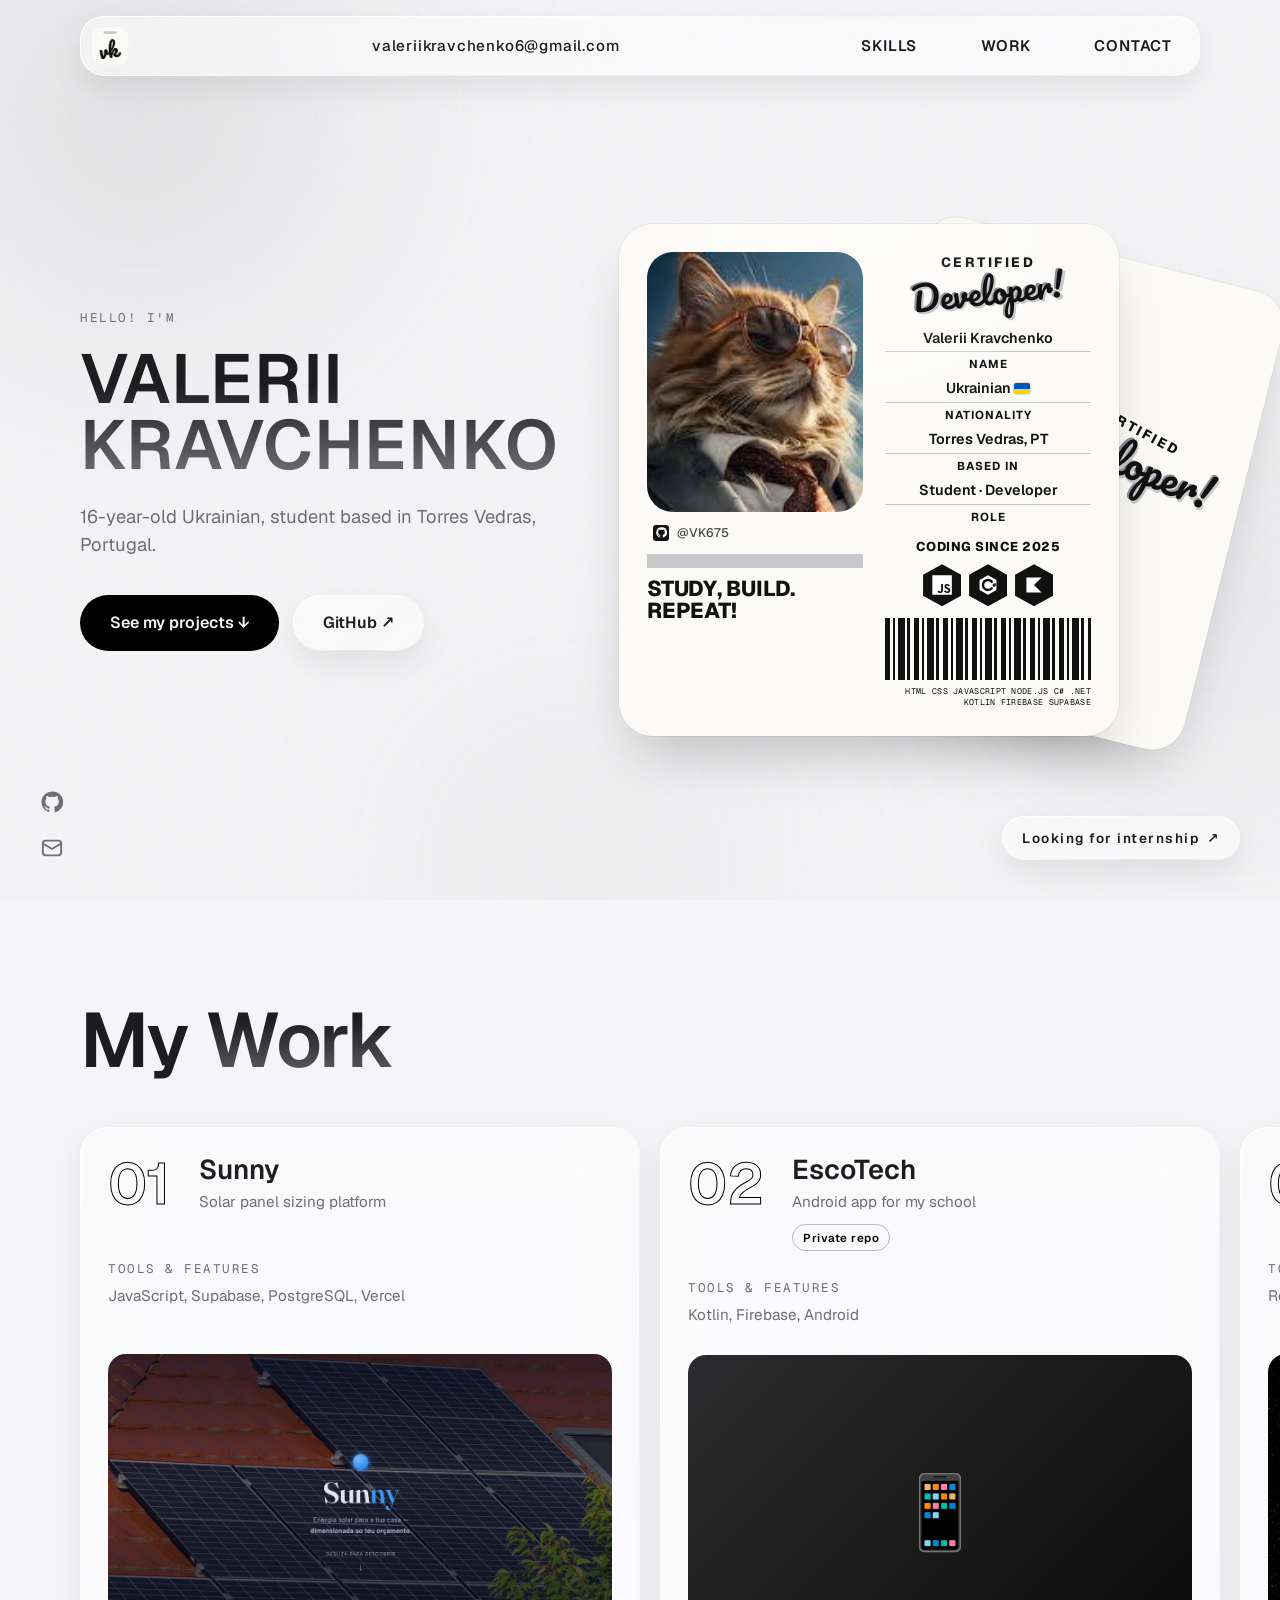
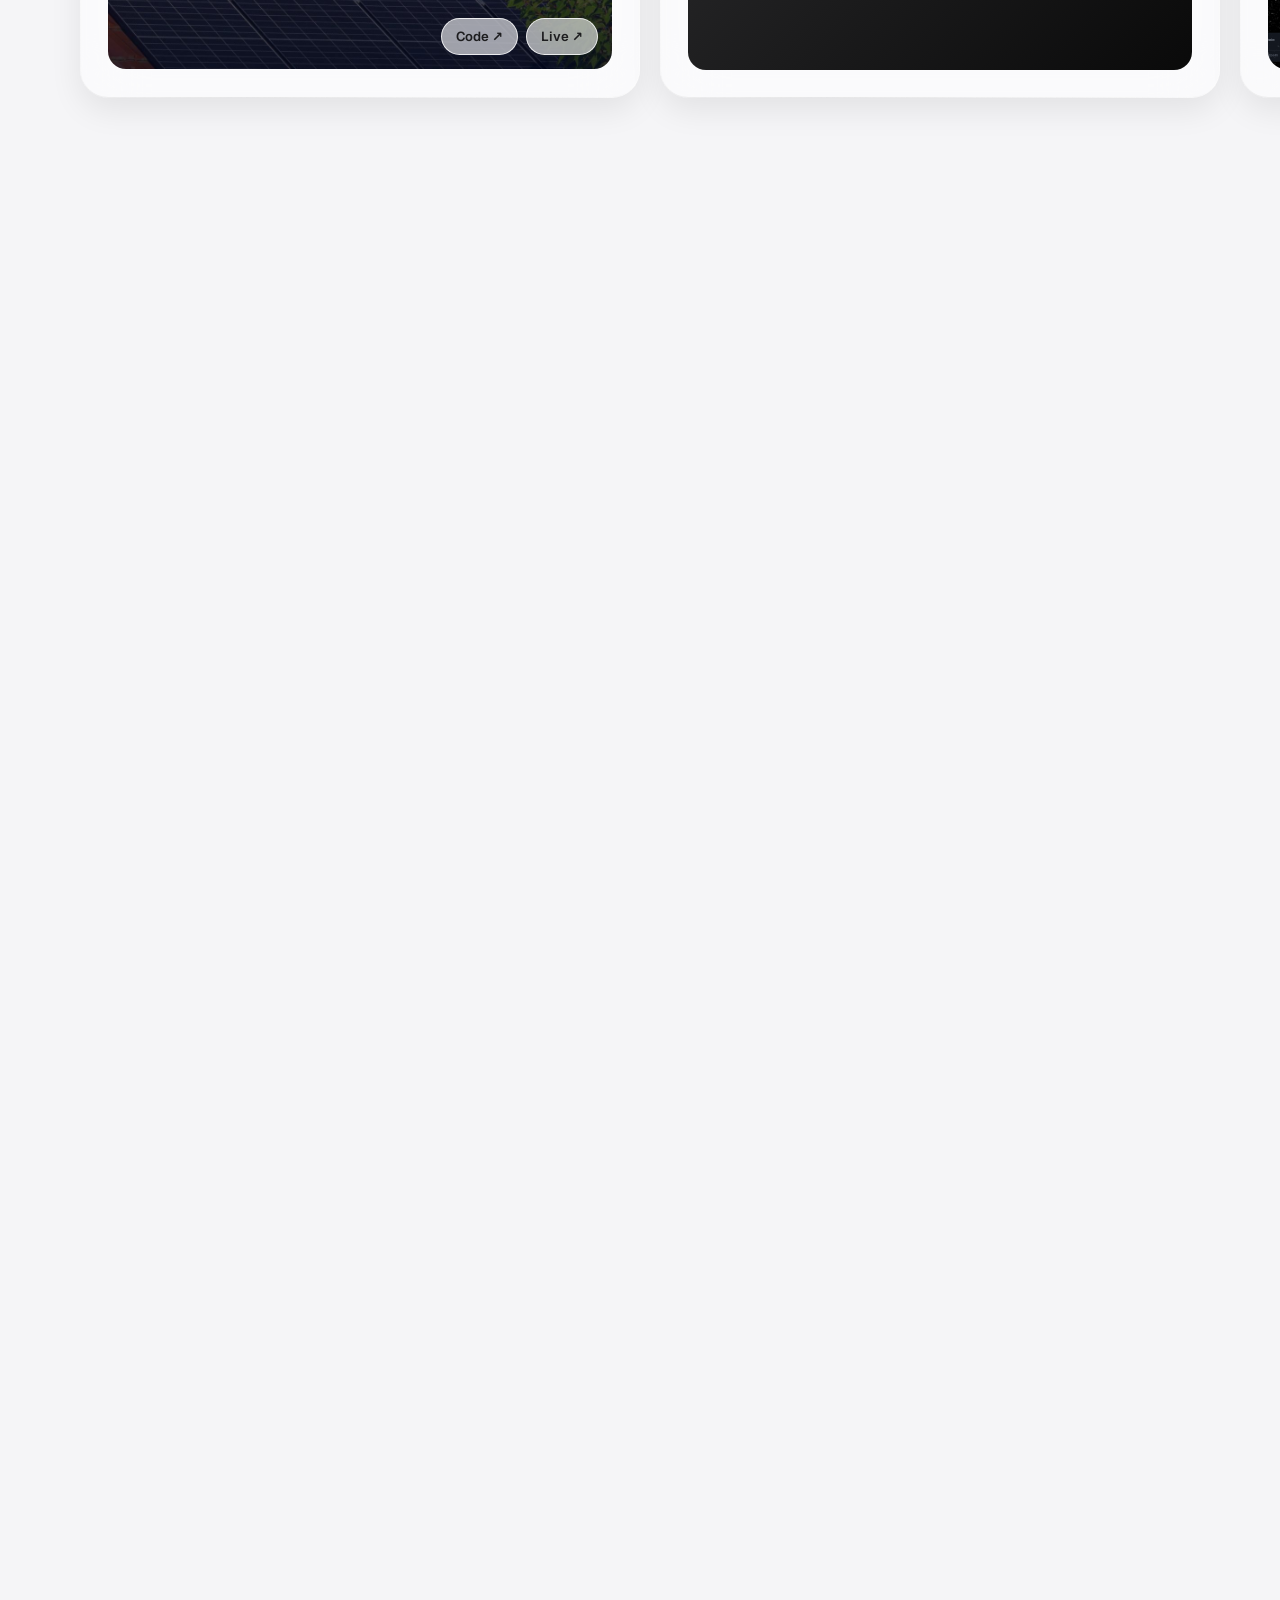
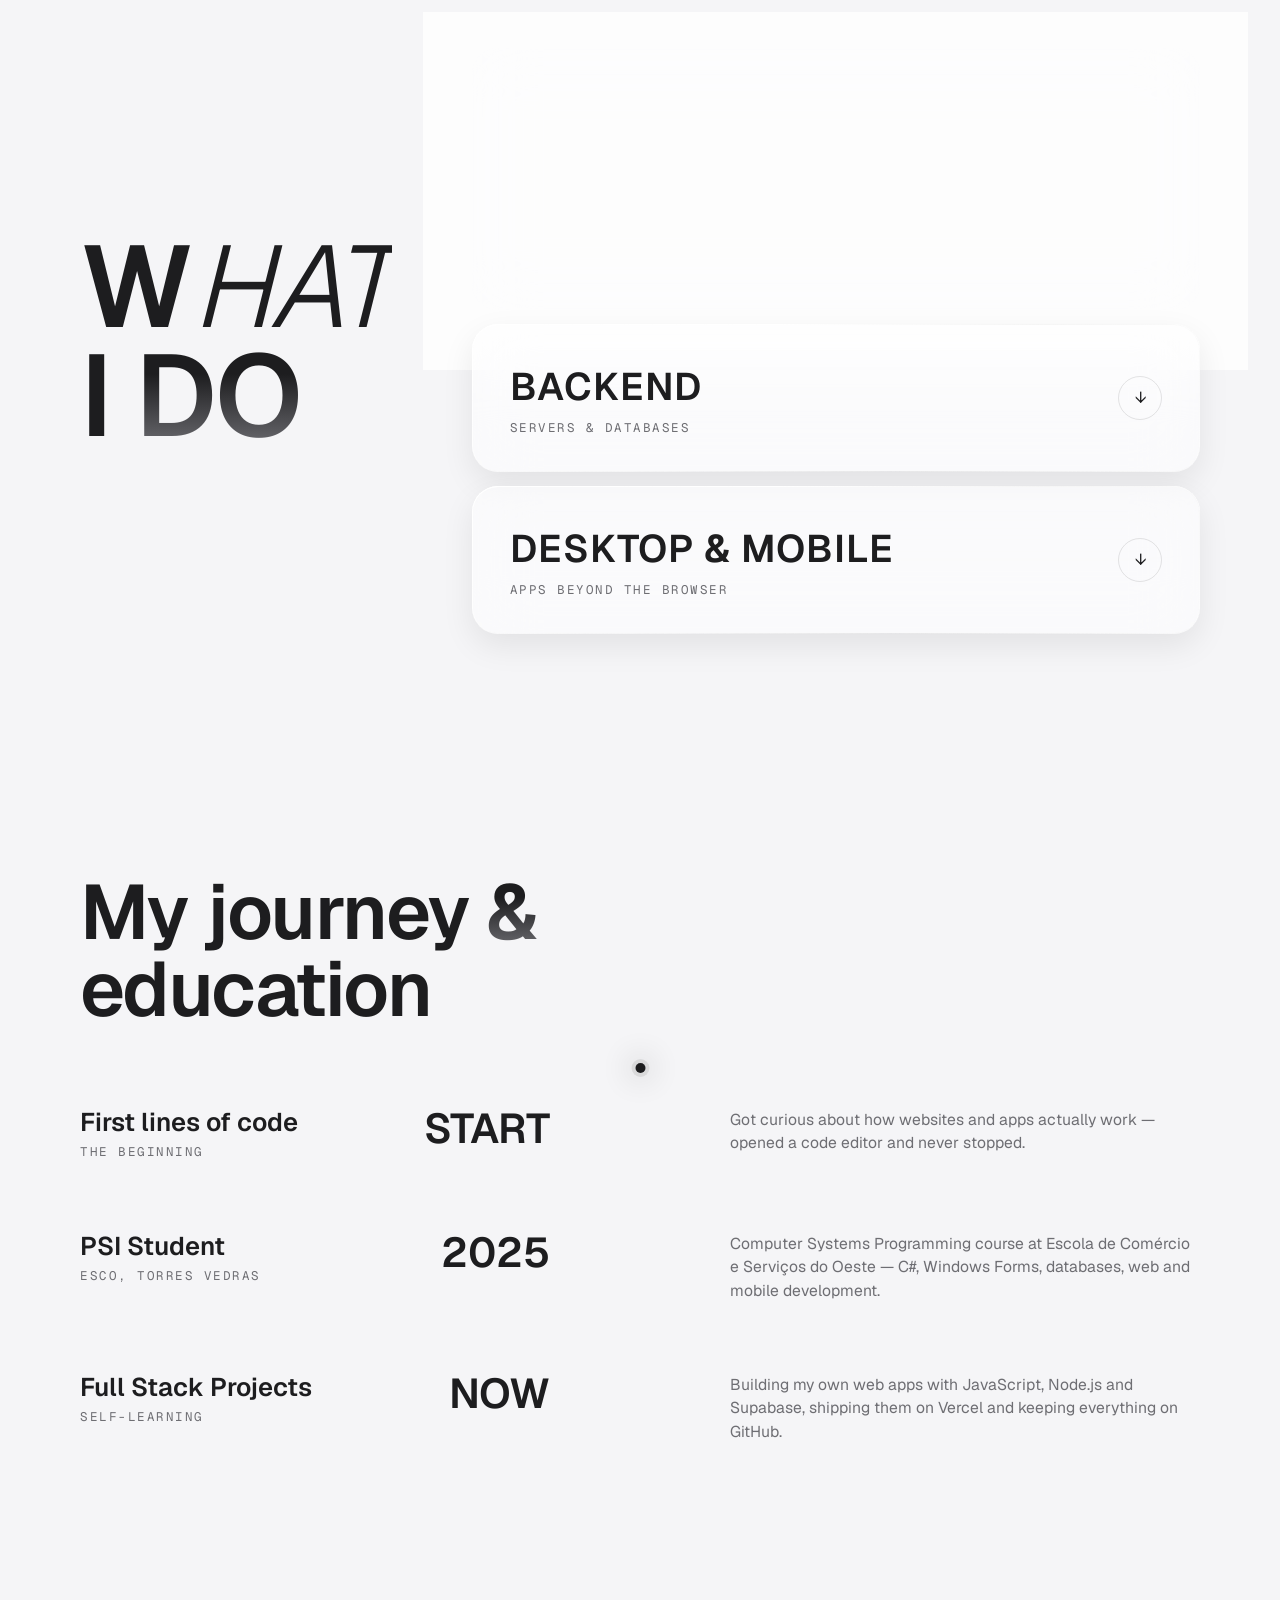
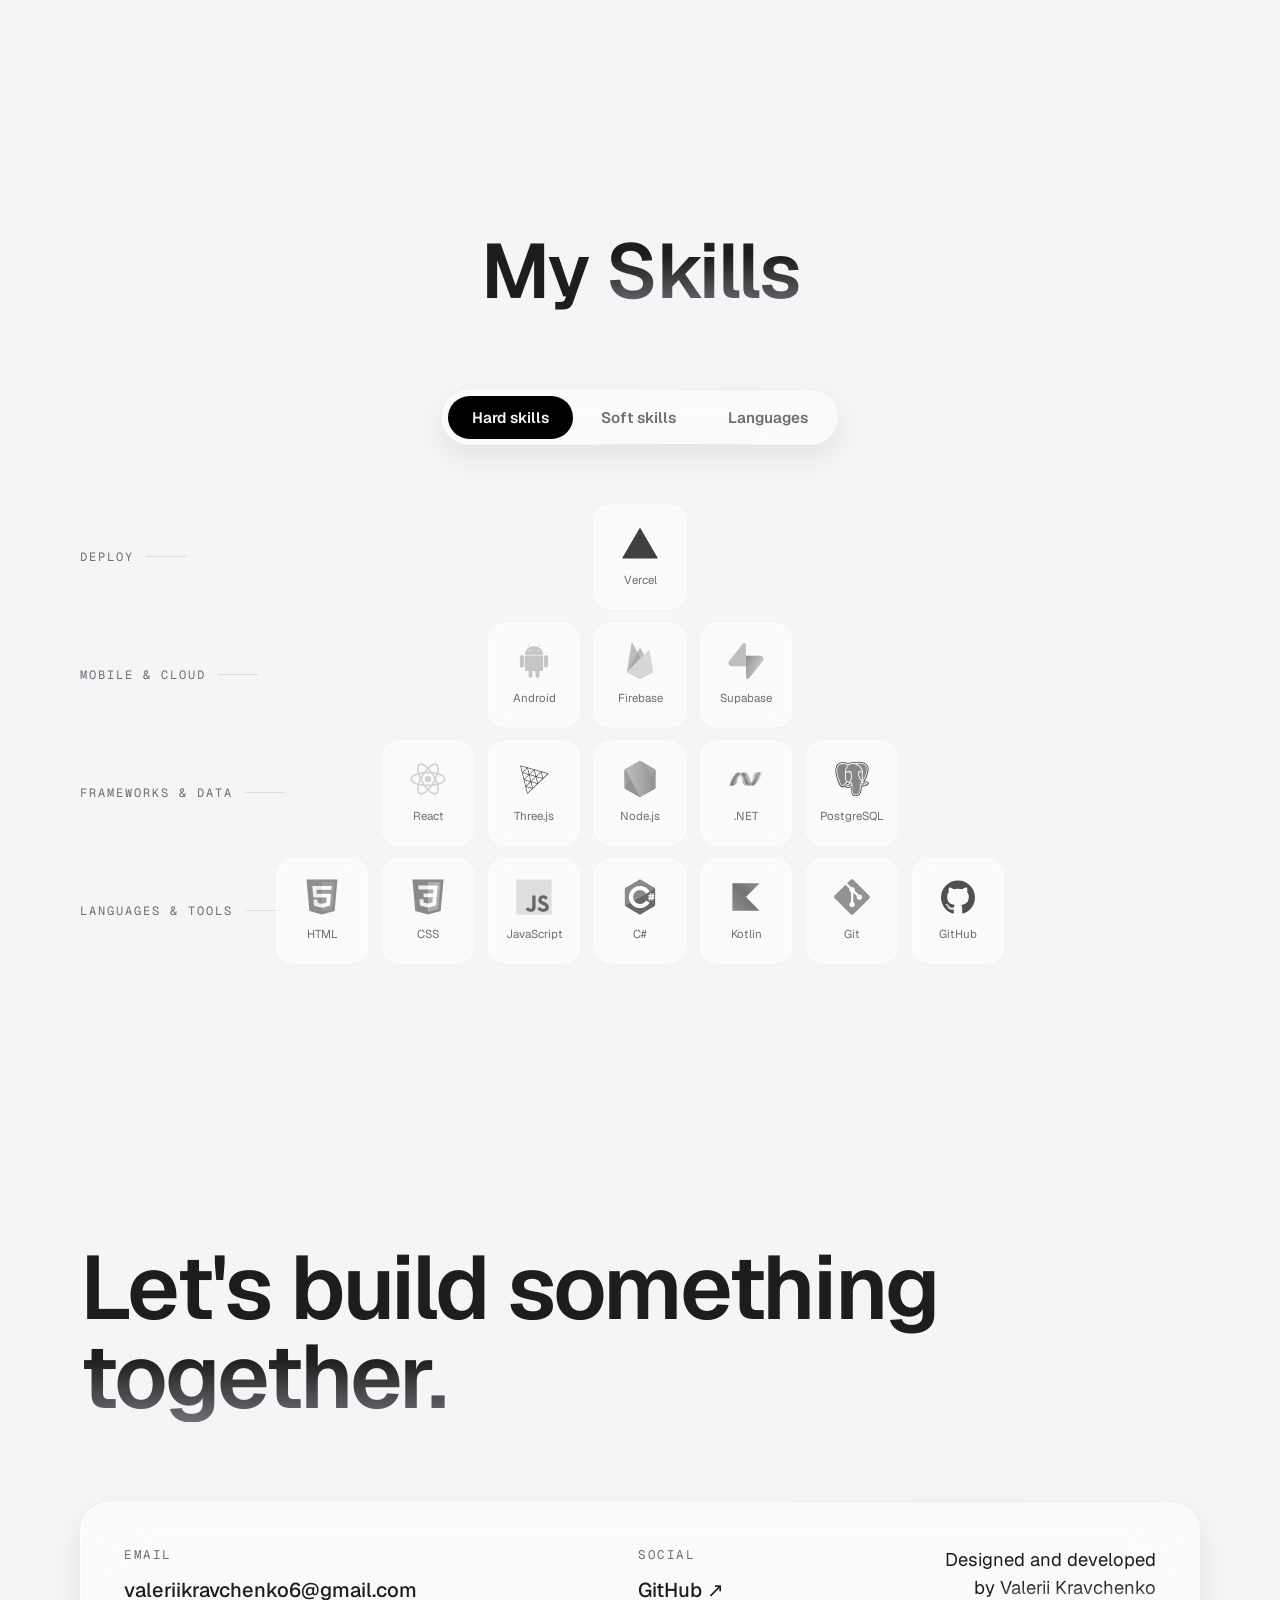
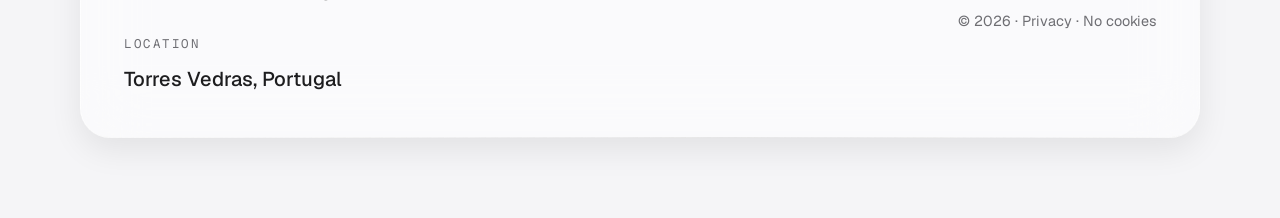
==== commit d1b6e9d4: "Light liquid glass redesign, add Tutoria Trip project - Monochrome light theme with glass panels, am" ====
--- a/index.html
+++ b/index.html
@@ -4,94 +4,158 @@
   <meta charset="utf-8" />
   <meta name="viewport" content="width=device-width, initial-scale=1" />
   <title>Valerii Kravchenko — Student Developer</title>
-  <meta name="description" content="Portfolio of Valerii Kravchenko, 16-year-old Ukrainian student developer based in Torres Vedras, Portugal." />
-  <meta name="theme-color" content="#fafaf9" />
+  <meta name="description" content="Portfolio of Valerii Kravchenko, 16-year-old Ukrainian, student-developer based in Torres Vedras, Portugal." />
+  <meta name="theme-color" content="#f5f5f7" />
   <link rel="icon" type="image/svg+xml" href="logo.svg" />
   <link rel="preload" href="fonts/geist-latin.woff2" as="font" type="font/woff2" crossorigin />
   <link rel="stylesheet" href="fonts.css" />
   <link rel="stylesheet" href="style.css" />
 </head>
 <body>
-  <header class="header">
-    <div class="container header-inner">
-      <a href="#top" class="brand">Valerii Kravchenko</a>
-      <nav class="nav">
-        <a href="#work">Work</a>
-        <a href="#about">About</a>
-        <a href="#skills">Skills</a>
-        <a href="#contact">Contact</a>
-      </nav>
-    </div>
+  <div class="ambient" aria-hidden="true"><span></span><span></span><span></span></div>
+
+  <header class="header glass">
+    <a href="#top" class="brand" aria-label="Valerii Kravchenko — home"><img src="logo.svg" alt="" width="40" height="40" /></a>
+    <a href="#" class="header-mail" data-email></a>
+    <nav>
+      <a href="#skills" class="hover-link"><span data-text="SKILLS">SKILLS</span></a>
+      <a href="#work" class="hover-link"><span data-text="WORK">WORK</span></a>
+      <a href="#contact" class="hover-link"><span data-text="CONTACT">CONTACT</span></a>
+    </nav>
   </header>
 
+  <aside class="socials" id="socials"></aside>
+  <a href="#contact" class="hire-btn glass">Looking for internship <span>↗</span></a>
+
   <main id="top">
-    <!-- HERO -->
-    <section class="hero container">
-      <div class="hero-text">
-        <p class="eyebrow">Student developer · Torres Vedras, Portugal</p>
-        <h1>Hi, I'm Valerii.<br />I build websites and apps.</h1>
-        <p class="lead">16-year-old Ukrainian studying Computer Systems Programming (PSI) at ESCO. I make web, desktop and Android projects and I'm looking for an internship.</p>
-        <div class="actions">
-          <a href="#work" class="btn btn-dark">See my work</a>
-          <a href="#" class="btn" data-github target="_blank" rel="noopener">GitHub ↗</a>
+    <section class="landing">
+      <div class="landing-intro">
+        <h2>Hello! I'm</h2>
+        <h1>VALERII<br />KRAVCHENKO</h1>
+        <p class="landing-sub">16-year-old Ukrainian, student based in Torres Vedras, Portugal.</p>
+        <div class="landing-actions">
+          <a href="#work" class="pill-btn">See my projects ↓</a>
+          <a href="#" class="ghost-btn glass" data-github target="_blank" rel="noopener">GitHub ↗</a>
         </div>
       </div>
-      <img class="hero-photo" src="img/avatar.jpg" alt="Valerii Kravchenko" width="280" height="330" />
+
+      <div class="id-wrap">
+        <div class="id-back" aria-hidden="true">
+          <div class="id-back-logo">
+            <span class="id-cert">CERTIFIED</span>
+            <span class="id-script">Developer!</span>
+          </div>
+          <img class="id-mono" src="logo.svg" alt="" />
+        </div>
+
+        <article class="id-card" id="id-card" aria-label="Developer ID card">
+          <span class="id-shine" aria-hidden="true"></span>
+          <div class="id-grid">
+            <div class="id-left">
+              <div class="id-photo">
+                <img src="img/avatar.jpg" alt="Valerii Kravchenko" width="160" height="190" />
+              </div>
+              <div class="id-socials">
+                <a href="#" data-github target="_blank" rel="noopener"><span class="ico ico-gh"></span>@VK675</a>
+              </div>
+              <span class="id-bar" aria-hidden="true"></span>
+              <p class="id-slogan">STUDY, BUILD. REPEAT!</p>
+            </div>
+
+            <div class="id-right">
+              <div class="id-logo">
+                <span class="id-cert">CERTIFIED</span>
+                <span class="id-script">Developer!</span>
+              </div>
+              <dl class="id-fields">
+                <div><dd>Valerii Kravchenko</dd><dt>Name</dt></div>
+                <div><dd>Ukrainian <i class="flag flag-ua"></i></dd><dt>Nationality</dt></div>
+                <div><dd>Torres Vedras, PT</dd><dt>Based in</dt></div>
+                <div><dd>Student · Developer</dd><dt>Role</dt></div>
+              </dl>
+              <p class="id-since">CODING SINCE 2025</p>
+              <div class="id-icons" aria-hidden="true">
+                <span><img src="icons/javascript-plain.svg" alt="" /></span>
+                <span><img src="icons/csharp-plain.svg" alt="" /></span>
+                <span><img src="icons/kotlin-plain.svg" alt="" /></span>
+              </div>
+              <div class="id-barcode" aria-hidden="true"></div>
+              <p class="id-fine">HTML CSS JAVASCRIPT NODE.JS C# .NET KOTLIN FIREBASE SUPABASE</p>
+            </div>
+          </div>
+        </article>
+      </div>
     </section>
 
-    <!-- WORK -->
-    <section id="work" class="section container">
-      <h2 class="section-title">Selected work</h2>
-      <div class="projects" id="projects"></div>
+    <section id="work" class="work">
+      <div class="work-sticky">
+        <div class="container">
+          <h2 class="section-title">My <span class="accent">Work</span></h2>
+        </div>
+        <div class="work-track" id="work-track"></div>
+      </div>
     </section>
 
-    <!-- ABOUT -->
-    <section id="about" class="section container">
-      <h2 class="section-title">About</h2>
-      <div class="about-grid">
-        <div>
-          <h3 class="sub-title">What I do</h3>
-          <div class="what" id="what"></div>
-        </div>
-        <div>
-          <h3 class="sub-title">Journey</h3>
-          <ol class="timeline" id="timeline"></ol>
+    <section class="whatido">
+      <div class="container whatido-flex">
+        <h2 class="whatido-title split-chars">W<span class="it">HAT</span><br />I <span class="accent">DO</span></h2>
+        <div class="what-boxes" id="what-boxes"></div>
+      </div>
+    </section>
+
+    <section class="career">
+      <div class="container">
+        <h2 class="section-title split">My journey <span class="accent">&amp;</span><br />education</h2>
+        <div class="career-wrap">
+          <div class="career-line"><span class="career-dot"></span></div>
+          <div id="career-list"></div>
         </div>
       </div>
     </section>
 
-    <!-- SKILLS -->
-    <section id="skills" class="section container">
-      <h2 class="section-title">Skills</h2>
-      <div class="skills-grid">
-        <div>
-          <h3 class="sub-title">Tech</h3>
-          <div id="tech"></div>
+    <section id="skills" class="skills">
+      <div class="container">
+        <h2 class="section-title center split">My <span class="accent">Skills</span></h2>
+        <div class="skill-tabs glass" role="tablist">
+          <button role="tab" aria-selected="true" aria-controls="tab-hard" id="t-hard">Hard skills</button>
+          <button role="tab" aria-selected="false" aria-controls="tab-soft" id="t-soft">Soft skills</button>
+          <button role="tab" aria-selected="false" aria-controls="tab-lang" id="t-lang">Languages</button>
         </div>
-        <div>
-          <h3 class="sub-title">Soft skills</h3>
-          <ul class="soft" id="soft"></ul>
+
+        <div class="skill-panel" id="tab-hard" role="tabpanel" aria-labelledby="t-hard">
+          <div class="pyramid" id="pyramid"></div>
         </div>
-        <div>
-          <h3 class="sub-title">Languages</h3>
-          <ul class="langs" id="langs"></ul>
+        <div class="skill-panel" id="tab-soft" role="tabpanel" aria-labelledby="t-soft" hidden>
+          <div class="soft-grid" id="soft-grid"></div>
+        </div>
+        <div class="skill-panel" id="tab-lang" role="tabpanel" aria-labelledby="t-lang" hidden>
+          <div class="lang-list" id="lang-list"></div>
         </div>
       </div>
     </section>
 
-    <!-- CONTACT -->
-    <section id="contact" class="section container contact">
-      <h2 class="section-title">Contact</h2>
-      <p class="lead">Open to internships and small projects. The fastest way to reach me is email.</p>
-      <a href="#" class="contact-mail" data-email></a>
-      <p class="muted">Torres Vedras, Portugal · <a href="#" data-github target="_blank" rel="noopener">GitHub ↗</a></p>
+    <section id="contact" class="contact">
+      <div class="container">
+        <h2 class="contact-title split">Let's build something <span class="accent">together.</span></h2>
+        <div class="contact-flex glass">
+          <div class="contact-box">
+            <h4>Email</h4>
+            <a href="#" data-email class="hover-underline"></a>
+            <h4>Location</h4>
+            <p>Torres Vedras, Portugal</p>
+          </div>
+          <div class="contact-box">
+            <h4>Social</h4>
+            <div id="contact-socials"></div>
+          </div>
+          <div class="contact-box contact-credit">
+            <p>Designed and developed<br />by <span class="accent">Valerii Kravchenko</span></p>
+            <p class="muted">© <span id="year"></span> · <a href="privacy.html" class="hover-underline">Privacy</a> · No cookies</p>
+          </div>
+        </div>
+      </div>
     </section>
   </main>
-
-  <footer class="footer container">
-    <p>© <span id="year"></span> Valerii Kravchenko</p>
-    <p><a href="privacy.html">Privacy</a> · No cookies</p>
-  </footer>
 
   <script src="script.js"></script>
 </body>
--- a/style.css
+++ b/style.css
@@ -1,172 +1,514 @@
-/* ---------- Base ---------- */
 :root {
-  --bg: #fafaf9;
-  --text: #1c1917;
-  --muted: #78716c;
-  --line: #e7e5e4;
-  --card: #ffffff;
-  --radius: 12px;
-  --max: 1080px;
-}
-
-*, *::before, *::after { box-sizing: border-box; }
-html { scroll-behavior: smooth; scroll-padding-top: 72px; }
+  --bg: #f5f5f7;
+  --text: #1d1d1f;
+  --muted: #6e6e73;
+  --accent: #000000;
+  --accent-strong: #48484a;
+  --line: rgba(0, 0, 0, 0.1);
+  --font: "Geist", system-ui, sans-serif;
+  --mono: "Geist Mono", ui-monospace, monospace;
+  --w: min(1200px, calc(100% - 160px));
+  --ease: cubic-bezier(.2, .8, .2, 1);
+  --glass-bg: rgba(255, 255, 255, .5);
+  --glass-border: rgba(255, 255, 255, .95);
+  --glass-blur: blur(30px) saturate(180%);
+  --radius: 24px;
+}
+
+* { box-sizing: border-box; margin: 0; padding: 0; }
+html { scroll-behavior: smooth; }
 body {
-  margin: 0;
   background: var(--bg);
   color: var(--text);
-  font: 16px/1.6 "Geist", system-ui, sans-serif;
+  font-family: var(--font);
+  line-height: 1.5;
+  overflow-x: hidden;
   -webkit-font-smoothing: antialiased;
 }
-img { max-width: 100%; display: block; }
-a { color: inherit; }
-h1, h2, h3, h4 { margin: 0; line-height: 1.2; }
-p { margin: 0; }
-
-.container { width: min(var(--max), 100% - 48px); margin-inline: auto; }
+::selection { background: var(--accent); color: var(--bg); }
+a { color: inherit; text-decoration: none; }
+.accent:not(:has(.w)), .accent .w > i, .landing-intro h1 {
+  background: linear-gradient(180deg, #1d1d1f 30%, #6e6e73 100%);
+  -webkit-background-clip: text; background-clip: text; color: transparent;
+}
+.landing-intro h2, .what-box h4, .career-left h5, .work-tools, .contact-box h4 {
+  font-family: var(--mono); font-weight: 400; font-size: .78rem; letter-spacing: 2.5px;
+  text-transform: uppercase; color: var(--muted);
+}
 .muted { color: var(--muted); }
-
-/* ---------- Header ---------- */
+.container { width: var(--w); margin: 0 auto; }
+
+/* Glass */
+.glass {
+  position: relative; isolation: isolate;
+  background: var(--glass-bg);
+  border-radius: var(--radius);
+  backdrop-filter: var(--glass-blur);
+  -webkit-backdrop-filter: var(--glass-blur);
+  box-shadow: inset 0 1px 0 rgba(255, 255, 255, .9), inset 0 -1px 0 rgba(0, 0, 0, .04), 0 12px 32px rgba(0, 0, 0, .08);
+}
+/* --mx / --my are set in script.js */
+.glass::after {
+  content: ""; position: absolute; inset: 0; z-index: -1; border-radius: inherit; pointer-events: none;
+  background: radial-gradient(420px circle at var(--mx, 50%) var(--my, -30%), rgba(255, 255, 255, .7), transparent 45%);
+  opacity: 0; transition: opacity .4s;
+}
+.glass:hover::after { opacity: 1; }
+/* light-catching edge */
+.glass::before {
+  content: ""; position: absolute; inset: 0; z-index: -1;
+  border-radius: inherit; padding: 1px;
+  background: linear-gradient(135deg, var(--glass-border), rgba(255, 255, 255, .3) 35%, rgba(0, 0, 0, .04) 65%, rgba(255, 255, 255, .6));
+  -webkit-mask: linear-gradient(#000 0 0) content-box, linear-gradient(#000 0 0);
+  -webkit-mask-composite: xor;
+  mask-composite: exclude;
+  pointer-events: none;
+}
+
+/* Background */
+.ambient { position: fixed; inset: 0; z-index: -1; overflow: hidden; pointer-events: none; }
+.ambient span {
+  position: absolute; border-radius: 50%; filter: blur(110px);
+  background: radial-gradient(circle, #a1a1a6, transparent 70%);
+  animation: drift 38s ease-in-out infinite alternate;
+}
+.ambient span:nth-child(1) { width: 46vw; height: 46vw; top: -14vw; left: -12vw; opacity: .35; }
+.ambient span:nth-child(2) { width: 38vw; height: 38vw; top: 40vh; right: -14vw; opacity: .25; animation-duration: 46s; animation-delay: -12s; }
+.ambient span:nth-child(3) { width: 30vw; height: 30vw; bottom: -12vw; left: 30vw; opacity: .2; animation-duration: 54s; animation-delay: -24s; }
+.ambient::after {
+  content: ""; position: absolute; inset: -50%; opacity: .07; mix-blend-mode: overlay;
+  background-image: url("data:image/svg+xml,%3Csvg xmlns='http://www.w3.org/2000/svg' width='160' height='160'%3E%3Cfilter id='n'%3E%3CfeTurbulence type='fractalNoise' baseFrequency='.9' numOctaves='3' stitchTiles='stitch'/%3E%3C/filter%3E%3Crect width='100%25' height='100%25' filter='url(%23n)'/%3E%3C/svg%3E");
+}
+@keyframes drift {
+  50% { transform: translate(8vw, 6vh) scale(1.1); }
+  100% { transform: translate(-4vw, 12vh) scale(.95); }
+}
+
+/* Header */
 .header {
-  position: sticky; top: 0; z-index: 10;
-  background: rgba(250, 250, 249, 0.9);
-  backdrop-filter: blur(8px);
-  border-bottom: 1px solid var(--line);
-}
-.header-inner { display: flex; align-items: center; justify-content: space-between; height: 60px; }
-.brand { font-weight: 600; text-decoration: none; }
-.nav { display: flex; gap: 24px; }
-.nav a { text-decoration: none; color: var(--muted); font-size: 15px; }
-.nav a:hover { color: var(--text); }
-
-/* ---------- Buttons ---------- */
-.btn {
-  display: inline-block;
-  padding: 10px 18px;
-  border: 1px solid var(--line);
-  border-radius: 8px;
-  background: var(--card);
-  text-decoration: none;
-  font-weight: 500;
-  font-size: 15px;
-}
-.btn:hover { border-color: var(--text); }
-.btn-dark { background: var(--text); color: var(--bg); border-color: var(--text); }
-.btn-dark:hover { opacity: 0.85; }
-
-/* ---------- Hero ---------- */
-.hero {
-  display: grid;
-  grid-template-columns: 1fr auto;
-  gap: 48px;
-  align-items: center;
-  padding: 96px 0 80px;
-}
-.eyebrow { color: var(--muted); font-size: 15px; margin-bottom: 16px; }
-.hero h1 { font-size: clamp(34px, 5vw, 52px); font-weight: 650; letter-spacing: -0.02em; }
-.lead { color: var(--muted); font-size: 18px; max-width: 560px; margin-top: 20px; }
-.actions { display: flex; gap: 12px; margin-top: 32px; flex-wrap: wrap; }
-.hero-photo {
-  width: 260px; height: auto; aspect-ratio: 4 / 5; object-fit: cover;
-  border-radius: var(--radius);
-  filter: grayscale(100%);
-}
-
-/* ---------- Sections ---------- */
-.section { padding: 72px 0; border-top: 1px solid var(--line); }
-.section-title { font-size: 28px; font-weight: 600; letter-spacing: -0.01em; margin-bottom: 32px; }
-.sub-title {
-  font-size: 13px; font-weight: 500; text-transform: uppercase; letter-spacing: 0.06em;
-  color: var(--muted); margin-bottom: 16px;
-}
-
-/* ---------- Projects ---------- */
-.projects { display: grid; grid-template-columns: repeat(auto-fill, minmax(300px, 1fr)); gap: 24px; }
-.project {
-  background: var(--card);
-  border: 1px solid var(--line);
-  border-radius: var(--radius);
-  overflow: hidden;
-  display: flex; flex-direction: column;
-  transition: border-color 0.2s;
-}
-.project:hover { border-color: #a8a29e; }
-.project-img {
-  aspect-ratio: 16 / 10; background: #f0efed;
-  display: grid; place-items: center; font-size: 48px;
-  border-bottom: 1px solid var(--line);
-}
-.project-img img { width: 100%; height: 100%; object-fit: cover; }
-.project-body { padding: 20px; display: flex; flex-direction: column; gap: 8px; flex: 1; }
-.project-head { display: flex; justify-content: space-between; align-items: baseline; gap: 12px; }
-.project h3 { font-size: 18px; font-weight: 600; }
-.badge { font-size: 12px; color: var(--muted); border: 1px solid var(--line); border-radius: 99px; padding: 2px 10px; white-space: nowrap; }
-.project-desc { color: var(--muted); font-size: 15px; }
-.project-stack { font: 13px "Geist Mono", monospace; color: var(--muted); margin-top: auto; padding-top: 8px; }
-.project-links { display: flex; gap: 16px; font-size: 15px; font-weight: 500; }
-.project-links a { text-decoration: none; }
-.project-links a:hover { text-decoration: underline; }
-
-/* ---------- About ---------- */
-.about-grid { display: grid; grid-template-columns: 1fr 1fr; gap: 48px; }
-.what-item { padding: 16px 0; border-bottom: 1px solid var(--line); }
-.what-item:first-child { padding-top: 0; }
-.what-item h4 { font-size: 16px; font-weight: 600; }
-.what-item p { color: var(--muted); font-size: 15px; margin-top: 4px; }
-
-.timeline { list-style: none; margin: 0; padding: 0; }
-.timeline li { display: grid; grid-template-columns: 64px 1fr; gap: 16px; padding: 16px 0; border-bottom: 1px solid var(--line); }
-.timeline li:first-child { padding-top: 0; }
-.timeline .year { font: 13px "Geist Mono", monospace; color: var(--muted); padding-top: 2px; }
-.timeline h4 { font-size: 16px; font-weight: 600; }
-.timeline .place { font-size: 14px; color: var(--muted); }
-.timeline p { font-size: 15px; color: var(--muted); margin-top: 6px; }
-
-/* ---------- Skills ---------- */
-.skills-grid { display: grid; grid-template-columns: 1.4fr 1fr 1fr; gap: 48px; }
-.tech-group { margin-bottom: 20px; }
-.tech-group h4 { font-size: 14px; font-weight: 500; margin-bottom: 8px; }
-.chips { display: flex; flex-wrap: wrap; gap: 8px; }
-.chip {
-  display: inline-flex; align-items: center; gap: 6px;
-  padding: 5px 12px; font-size: 14px;
-  background: var(--card); border: 1px solid var(--line); border-radius: 99px;
-}
-.chip img { width: 16px; height: 16px; }
-
-.soft, .langs { list-style: none; margin: 0; padding: 0; }
-.soft li { padding: 12px 0; border-bottom: 1px solid var(--line); }
-.soft li:first-child { padding-top: 0; }
-.soft b { display: block; font-weight: 600; }
-.soft span { font-size: 15px; color: var(--muted); }
-.langs li { display: flex; justify-content: space-between; padding: 10px 0; border-bottom: 1px solid var(--line); }
-.langs li:first-child { padding-top: 0; }
-.langs span { color: var(--muted); }
-
-/* ---------- Contact ---------- */
-.contact .lead { margin-top: 0; }
-.contact-mail {
-  display: inline-block; margin: 24px 0 12px;
-  font-size: clamp(22px, 4vw, 36px); font-weight: 600;
-  text-decoration: underline; text-underline-offset: 6px; text-decoration-thickness: 2px;
-}
-
-/* ---------- Footer ---------- */
-.footer {
-  display: flex; justify-content: space-between; gap: 16px;
-  padding: 24px 0 40px; border-top: 1px solid var(--line);
-  font-size: 14px; color: var(--muted);
-}
-
-/* ---------- Responsive ---------- */
-@media (max-width: 800px) {
-  .hero { grid-template-columns: 1fr; padding: 56px 0; gap: 32px; }
-  .hero-photo { width: 180px; order: -1; }
-  .about-grid, .skills-grid { grid-template-columns: 1fr; gap: 40px; }
-  .nav { gap: 16px; }
-  .brand { font-size: 15px; }
+  position: fixed; top: 16px; left: 50%; transform: translateX(-50%);
+  z-index: 100;
+  width: var(--w);
+  display: flex; align-items: center; justify-content: space-between;
+  padding: 10px 28px 10px 10px;
+}
+.brand { display: block; width: 40px; height: 40px; transition: transform .4s var(--ease); }
+.brand img { width: 100%; height: 100%; display: block; }
+.brand:hover { transform: rotate(-8deg) scale(1.08); }
+.header-mail { font-size: .95rem; letter-spacing: .8px; font-weight: 500; }
+.header nav { display: flex; gap: 64px; font-size: .95rem; font-weight: 600; letter-spacing: .8px; }
+
+.hover-link { display: inline-block; overflow: hidden; height: 1.3em; line-height: 1.3em; }
+.hover-link span { display: block; position: relative; transition: transform .35s var(--ease); }
+.hover-link span::after { content: attr(data-text); position: absolute; left: 0; top: 100%; color: var(--accent); }
+.hover-link:hover span { transform: translateY(-100%); }
+
+/* Fixed socials */
+.socials {
+  position: fixed; left: 40px; bottom: 40px; z-index: 50;
+  display: flex; flex-direction: column; gap: 22px;
+}
+.socials a { display: grid; place-items: center; width: 24px; height: 24px; color: var(--muted); transition: color .25s, transform .25s; }
+.socials a:hover { color: var(--accent); transform: scale(1.2); }
+.socials svg { width: 22px; height: 22px; }
+.hire-btn {
+  position: fixed; right: 40px; bottom: 40px; z-index: 50;
+  padding: 12px 20px; border-radius: 50px;
+  font-weight: 600; letter-spacing: 1.5px; font-size: .85rem;
+  display: flex; gap: 8px; align-items: center;
+}
+.hire-btn span { transition: transform .3s var(--ease); }
+.hire-btn:hover span { transform: translate(3px, -3px); }
+
+/* Landing / ID card */
+.landing {
+  position: relative; z-index: 1;
+  min-height: 100svh;
+  width: var(--w); margin: 0 auto;
+  padding: 120px 0 60px;
+  display: flex; align-items: center; justify-content: space-between; gap: 60px;
+}
+.landing .id-wrap { margin-right: 190px; }
+.landing-intro { max-width: 560px; animation: rise .9s var(--ease) both; }
+.landing-intro h2 { margin-bottom: 18px; }
+.landing-intro h1 { font-size: clamp(2.6rem, 5.4vw, 5rem); line-height: .95; font-weight: 600; letter-spacing: 1px; }
+.landing-sub { color: var(--muted); font-size: 1.15rem; margin: 26px 0 36px; max-width: 460px; }
+.landing-actions { display: flex; flex-wrap: wrap; gap: 14px; }
+.ghost-btn { display: inline-flex; align-items: center; padding: 16px 30px; border-radius: 50px; font-weight: 600; }
+@keyframes rise { from { opacity: 0; transform: translateY(40px); } }
+
+.id-wrap {
+  position: relative; flex-shrink: 0;
+  width: min(500px, 100%);
+  perspective: 1200px;
+  animation: rise 1s .15s var(--ease) both;
+}
+.id-card, .id-back {
+  --ink: #111111;
+  --brand: #111111;
+  --brand-soft: #c7c7cc;
+  background: #fbfaf7; color: var(--ink);
+  border-radius: 34px;
+  box-shadow: 0 30px 60px -20px rgba(0, 0, 0, .25), 0 0 0 1px rgba(0, 0, 0, .05);
+}
+.flag { display: inline-block; width: 1.1em; height: .75em; border-radius: 2px; vertical-align: -.05em; box-shadow: 0 0 0 1px rgba(0, 0, 0, .12); }
+.flag-ua { background: linear-gradient(#0057b7 50%, #ffd700 50%); }
+.id-cert { display: block; font-weight: 800; font-size: .85rem; letter-spacing: 2.5px; }
+.id-script {
+  display: block; font-family: "Pacifico", cursive; font-size: 2.1rem; line-height: 1.1;
+  color: var(--brand);
+  text-shadow: 2px 2px 0 #c7c7cc, -2px -1px 0 #8e8e93;
+  transform: rotate(-6deg);
+}
+
+.id-back {
+  position: absolute; z-index: 0;
+  top: 24px; left: 50%; width: 74%; height: 92%;
+  transform: rotate(14deg);
+  display: flex; flex-direction: column; align-items: center; justify-content: center; gap: 10px;
+  transition: transform .6s var(--ease);
+}
+.id-wrap:hover .id-back { transform: rotate(18deg) translateX(16px); }
+.id-back-logo { transform: rotate(14deg); text-align: center; margin: 30px 0 0 34%; }
+.id-back-logo .id-script { font-size: 2.6rem; }
+.id-mono {
+  display: grid; place-items: center;
+  width: 110px; height: 110px; margin-top: 10px;
+  background: var(--ink); color: #fbfaf7;
+  clip-path: polygon(50% 0, 100% 25%, 100% 75%, 50% 100%, 0 75%, 0 25%);
+  font-weight: 800; font-size: 2.2rem; letter-spacing: -1px;
+}
+
+.id-card {
+  --rx: 0deg; --ry: 0deg; --sx: 50%; --sy: 0%;
+  position: relative; z-index: 1;
+  padding: 28px;
+  transform: rotateX(var(--rx)) rotateY(var(--ry));
+  transition: transform .5s var(--ease);
+}
+.id-card:hover { transition: transform .1s linear; }
+.id-shine {
+  position: absolute; inset: 0; pointer-events: none; border-radius: inherit;
+  background: radial-gradient(circle at var(--sx) var(--sy), rgba(255, 255, 255, .7), transparent 40%);
+  mix-blend-mode: soft-light;
+}
+.id-grid { display: grid; grid-template-columns: 1.05fr 1fr; gap: 22px; }
+.id-photo {
+  aspect-ratio: 5 / 6; border-radius: 26px; overflow: hidden;
+  background: linear-gradient(160deg, #e5e5ea, #c7c7cc);
+}
+.id-photo img { width: 100%; height: 100%; object-fit: cover; display: block; }
+.id-socials { display: flex; flex-direction: column; gap: 4px; margin: 12px 0 0 6px; }
+.id-socials a { display: flex; align-items: center; gap: 8px; font-size: .78rem; font-weight: 500; color: #48484a; }
+.id-socials a:hover { color: var(--brand); }
+.ico { width: 16px; height: 16px; border-radius: 3px; background: var(--ink) center / 11px no-repeat; flex-shrink: 0; }
+.ico-gh { background-image: url("data:image/svg+xml,%3Csvg xmlns='http://www.w3.org/2000/svg' viewBox='0 0 24 24' fill='white'%3E%3Cpath d='M12 .5a11.5 11.5 0 0 0-3.64 22.41c.58.1.79-.25.79-.56v-2c-3.2.7-3.88-1.37-3.88-1.37-.52-1.33-1.28-1.69-1.28-1.69-1.05-.71.08-.7.08-.7 1.16.08 1.77 1.2 1.77 1.2 1.03 1.76 2.7 1.25 3.36.96.1-.75.4-1.25.73-1.54-2.56-.29-5.25-1.28-5.25-5.68 0-1.26.45-2.28 1.19-3.09-.12-.29-.52-1.46.11-3.05 0 0 .97-.31 3.17 1.18a11 11 0 0 1 5.77 0c2.2-1.49 3.17-1.18 3.17-1.18.63 1.59.23 2.76.11 3.05.74.81 1.19 1.83 1.19 3.09 0 4.41-2.7 5.38-5.26 5.67.41.36.78 1.06.78 2.14v3.17c0 .31.21.67.8.56A11.5 11.5 0 0 0 12 .5'/%3E%3C/svg%3E"); }
+.id-bar { display: block; height: 14px; margin: 12px 0 10px; background: var(--brand-soft); }
+.id-slogan { font-weight: 800; font-size: 1.35rem; letter-spacing: -.01em; color: var(--brand); line-height: 1; }
+
+.id-right { display: flex; flex-direction: column; }
+.id-logo { text-align: center; margin-bottom: 18px; }
+.id-fields { display: flex; flex-direction: column; gap: 6px; }
+.id-fields div { text-align: center; }
+.id-fields dd { font-weight: 600; font-size: .9rem; min-height: 1.3em; padding-bottom: 2px; border-bottom: 1.5px solid var(--brand-soft); }
+.id-fields dt { font-weight: 700; font-size: .72rem; letter-spacing: 1px; text-transform: uppercase; margin-top: 3px; }
+.id-since { margin: 12px 0 8px; text-align: center; font-weight: 800; font-size: .8rem; letter-spacing: .5px; color: var(--brand); }
+.id-icons { display: flex; justify-content: center; gap: 8px; margin-bottom: 12px; }
+.id-icons span {
+  display: grid; place-items: center;
+  width: 38px; height: 42px; background: var(--ink);
+  clip-path: polygon(50% 0, 100% 25%, 100% 75%, 50% 100%, 0 75%, 0 25%);
+}
+.id-icons img { width: 20px; height: 20px; filter: brightness(0) invert(1); }
+.id-barcode {
+  height: 62px;
+  background: repeating-linear-gradient(90deg,
+    var(--brand) 0 5px, transparent 5px 8px, var(--brand) 8px 10px, transparent 10px 13px,
+    var(--brand) 13px 20px, transparent 20px 22px, var(--brand) 22px 25px, transparent 25px 29px);
+}
+.id-fine { margin-top: 6px; font-family: var(--mono); font-size: .52rem; line-height: 1.3; text-align: right; letter-spacing: .3px; }
+
+/* Split-text reveal */
+.split .w, .split-chars .w { display: inline-block; overflow: hidden; vertical-align: top; padding-bottom: .08em; margin-bottom: -.08em; }
+.split .w > i, .split-chars .w > i { display: inline-block; font-style: inherit; transform: translateY(110%); transition: transform .9s var(--ease); }
+.split.in .w > i, .split-chars.in .w > i { transform: none; }
+
+/* What I do */
+.whatido { padding: 80px 0 160px; }
+.whatido-flex { display: flex; gap: 80px; align-items: center; }
+.whatido-title {
+  font-size: clamp(4rem, 9vw, 8.5rem); line-height: .95; font-weight: 600;
+  letter-spacing: -.02em; flex-shrink: 0;
+}
+.whatido-title .it { font-style: italic; font-weight: 300; }
+.what-boxes { flex: 1; display: flex; flex-direction: column; gap: 14px; }
+.what-box {
+  padding: 34px 38px; border-radius: 26px;
+  cursor: pointer;
+  transition: background .5s;
+}
+.what-box:hover, .what-box.active { background: rgba(255, 255, 255, .75); }
+.what-head { display: flex; justify-content: space-between; align-items: center; }
+.what-box h3 { font-size: clamp(1.8rem, 3vw, 2.6rem); font-weight: 600; letter-spacing: 1px; }
+.what-box h4 { margin-top: 4px; }
+.what-arrow {
+  width: 44px; height: 44px; border: 1px solid var(--line); border-radius: 50%;
+  display: grid; place-items: center; transition: transform .5s var(--ease), background .3s;
+}
+.what-box.active .what-arrow { transform: rotate(180deg); background: var(--accent); color: var(--bg); }
+.what-body { display: grid; grid-template-rows: 0fr; transition: grid-template-rows .6s var(--ease); }
+.what-box.active .what-body { grid-template-rows: 1fr; }
+.what-body > div { overflow: hidden; }
+.what-body p { color: var(--muted); margin: 20px 0 16px; max-width: 520px; }
+.what-tags { display: flex; flex-wrap: wrap; gap: 8px; }
+.what-tags span {
+  font-size: .8rem; padding: 4px 12px; border-radius: 30px;
+  border: 1px solid var(--line); background: rgba(255, 255, 255, .5);
+}
+
+/* Career */
+.section-title { font-size: clamp(2.6rem, 6vw, 5rem); line-height: 1; font-weight: 600; letter-spacing: -.02em; margin-bottom: 80px; }
+.section-title.center { text-align: center; }
+.career { padding: 80px 0 160px; }
+.career-wrap { position: relative; }
+.career-line {
+  position: absolute; top: -40px; left: 50%; width: 3px; height: 0;
+  transform: translateX(-50%);
+  background: linear-gradient(to top, #8e8e93 20%, var(--accent) 50%, transparent 95%);
+}
+.career-dot {
+  position: absolute; bottom: 0; left: 50%; transform: translate(-50%, 50%);
+  width: 10px; height: 10px; border-radius: 50%; background: #1d1d1f;
+  box-shadow: 0 0 0 4px rgba(0, 0, 0, .08), 0 0 30px 8px rgba(0, 0, 0, .12);
+  animation: dotPulse 1s ease-in-out infinite alternate;
+}
+@keyframes dotPulse { to { box-shadow: 0 0 0 8px rgba(0, 0, 0, .04), 0 0 40px 12px rgba(0, 0, 0, .1); } }
+.career-item { display: flex; justify-content: space-between; margin-bottom: 70px; }
+.career-left { width: 42%; display: flex; justify-content: space-between; gap: 30px; }
+.career-left h4 { font-size: 1.6rem; font-weight: 600; line-height: 1.15; }
+.career-left h5 { margin-top: 6px; }
+.career-left .year { font-size: 2.6rem; font-weight: 600; line-height: 1; white-space: nowrap; }
+.career-item > p { width: 42%; color: var(--muted); font-size: .98rem; }
+
+/* Work (horizontal) */
+.work { position: relative; }
+.work-sticky { position: sticky; top: 0; height: 100vh; display: flex; flex-direction: column; justify-content: center; overflow: hidden; }
+.work .section-title { margin-bottom: 48px; }
+.work-track { display: flex; gap: 20px; padding-left: calc((100% - var(--w)) / 2); will-change: transform; }
+.work-box {
+  flex-shrink: 0;
+  width: min(560px, 80vw);
+  padding: 28px; border-radius: 28px;
+  display: flex; flex-direction: column; justify-content: space-between; gap: 28px;
+}
+.work-info { display: flex; gap: 28px; }
+.work-num { font-size: 3.6rem; font-weight: 600; line-height: 1; color: transparent; -webkit-text-stroke: 1px var(--accent); }
+.work-info h3 { font-size: 1.7rem; font-weight: 600; line-height: 1.1; }
+.work-info h5 { font-weight: 400; color: var(--muted); margin-top: 6px; font-size: .95rem; }
+.work-badge {
+  display: inline-block; margin-top: 10px; padding: 4px 10px; border-radius: 20px;
+  font-size: .72rem; font-weight: 600; letter-spacing: .5px;
+  color: var(--accent); border: 1px solid rgba(0, 0, 0, .25);
+}
+.work-tools { margin-bottom: 6px; }
+.work-stack { color: var(--muted); font-size: .95rem; }
+.work-image {
+  position: relative; aspect-ratio: 16 / 10; border-radius: 18px; overflow: hidden;
+  display: grid; place-items: center;
+  background: var(--cover);
+}
+.work-image img { width: 100%; height: 100%; object-fit: cover; transition: transform .7s var(--ease); }
+.work-image .emoji { font-size: 4.5rem; transition: transform .6s var(--ease); }
+.work-box:hover .work-image img, .work-box:hover .work-image .emoji { transform: scale(1.08); }
+.work-links { position: absolute; right: 14px; bottom: 14px; display: flex; gap: 8px; }
+.work-links a {
+  padding: 8px 14px; border-radius: 30px; font-size: .82rem; font-weight: 600;
+  background: rgba(255, 255, 255, .6);
+  backdrop-filter: blur(16px) saturate(160%); -webkit-backdrop-filter: blur(16px) saturate(160%);
+  border: 1px solid rgba(255, 255, 255, .8);
+  transition: background .25s, color .25s;
+}
+.work-links a:hover { background: var(--accent); color: var(--bg); }
+.work-cta { justify-content: center; align-items: flex-start; }
+.work-cta h3 { font-size: 2.4rem; font-weight: 600; line-height: 1.1; }
+.work-cta p { color: var(--muted); margin: 10px 0 28px; }
+.pill-btn {
+  display: inline-flex; gap: 8px; align-items: center;
+  padding: 16px 30px; border-radius: 50px;
+  background: var(--accent); color: var(--bg); font-weight: 600;
+  transition: transform .3s var(--ease), box-shadow .3s;
+}
+.pill-btn:hover { transform: translateY(-3px); box-shadow: 0 15px 40px -10px var(--accent-strong); }
+
+/* Skills */
+.skills { padding: 160px 0; }
+.skill-tabs {
+  display: flex; width: fit-content; margin: 0 auto 60px; padding: 6px; gap: 4px;
+  border-radius: 50px;
+}
+.skill-tabs button {
+  padding: 12px 24px; border: 0; border-radius: 40px; cursor: pointer;
+  background: none; color: var(--muted); font: 600 .95rem var(--font);
+  transition: background .3s, color .3s;
+}
+.skill-tabs button:hover { color: var(--text); }
+.skill-tabs button[aria-selected="true"] { background: var(--accent); color: var(--bg); }
+
+.pyramid { display: flex; flex-direction: column; align-items: center; gap: 14px; }
+.pyr-row { position: relative; width: 100%; display: flex; justify-content: center; }
+.pyr-tier {
+  position: absolute; left: 0; top: 50%; transform: translateY(-50%);
+  font-family: var(--mono); font-size: .75rem; letter-spacing: 2px; text-transform: uppercase; color: var(--muted);
+  display: flex; align-items: center; gap: 12px;
+}
+.pyr-tier::after { content: ""; width: 40px; height: 1px; background: var(--line); }
+.pyr-items { display: flex; justify-content: center; gap: 14px; }
+.pyr-tile {
+  width: 92px; height: 104px; padding: 10px; border-radius: 16px;
+  display: flex; flex-direction: column; align-items: center; justify-content: center; gap: 10px;
+  border: 1px solid rgba(255, 255, 255, .8);
+  background: rgba(255, 255, 255, .5);
+  backdrop-filter: blur(8px); -webkit-backdrop-filter: blur(8px);
+  font-size: .72rem; color: var(--muted); text-align: center;
+  opacity: 0; transform: translateY(30px) scale(.9);
+  transition: opacity .6s var(--ease), transform .35s var(--ease), background .3s, border-color .3s, box-shadow .3s, color .3s;
+}
+.skill-panel.in .pyr-tile { opacity: 1; transform: none; }
+.skill-panel.in .pyr-tile:hover {
+  transform: translateY(-6px) scale(1.08); transition-delay: 0s !important;
+  background: #fff; border-color: var(--line); color: var(--text);
+  box-shadow: 0 10px 34px rgba(0, 0, 0, .12);
+}
+.pyr-tile img {
+  width: 36px; height: 36px; object-fit: contain;
+  filter: grayscale(1); opacity: .75;
+  transition: filter .3s, opacity .3s;
+}
+.pyr-tile:hover img { filter: none; opacity: 1; }
+
+.soft-grid { display: grid; grid-template-columns: repeat(3, 1fr); gap: 18px; }
+.soft-card {
+  padding: 32px; border-radius: 26px;
+  display: flex; flex-direction: column; gap: 12px;
+  opacity: 0; transform: translateY(30px);
+  transition: opacity .6s var(--ease), transform .6s var(--ease);
+}
+.soft-card:nth-child(2) { transition-delay: .08s; }
+.soft-card:nth-child(3) { transition-delay: .16s; }
+.skill-panel.in .soft-card { opacity: 1; transform: none; }
+.soft-emoji { font-size: 2.2rem; }
+.soft-card h3 { font-size: 1.5rem; font-weight: 600; }
+.soft-card p { color: var(--muted); flex: 1; }
+.soft-proof {
+  align-self: flex-start; padding: 6px 12px; border-radius: 20px;
+  font-family: var(--mono); font-size: .75rem; color: var(--accent); border: 1px solid rgba(0, 0, 0, .25);
+}
+
+.lang-list { max-width: 720px; margin: 0 auto; display: flex; flex-direction: column; gap: 14px; }
+.lang-row {
+  display: flex; align-items: center; gap: 20px;
+  padding: 18px 22px; border-radius: 22px;
+  opacity: 0; transform: translateX(-30px);
+  transition: opacity .6s var(--ease), transform .6s var(--ease);
+}
+.lang-row:nth-child(2) { transition-delay: .06s; }
+.lang-row:nth-child(3) { transition-delay: .12s; }
+.lang-row:nth-child(4) { transition-delay: .18s; }
+.lang-row:nth-child(5) { transition-delay: .24s; }
+.skill-panel.in .lang-row { opacity: 1; transform: none; }
+.lang-code {
+  flex-shrink: 0; width: 52px; height: 52px; border-radius: 14px;
+  display: grid; place-items: center;
+  font-family: var(--mono); font-weight: 700; color: var(--bg); background: var(--accent);
+}
+.lang-main { flex: 1; }
+.lang-head { display: flex; justify-content: space-between; margin-bottom: 10px; }
+.lang-head b { font-weight: 600; font-size: 1.1rem; }
+.lang-head span { font-family: var(--mono); font-size: .85rem; color: var(--accent); }
+.lang-bar { height: 6px; border-radius: 6px; background: var(--line); overflow: hidden; }
+.lang-bar i {
+  display: block; height: 100%; width: var(--w); border-radius: 6px;
+  background: linear-gradient(90deg, var(--accent-strong), var(--accent));
+  transform: scaleX(0); transform-origin: left; transition: transform 1.1s .2s var(--ease);
+}
+.skill-panel.in .lang-bar i { transform: scaleX(1); }
+
+/* Contact */
+.contact { padding: 120px 0 80px; position: relative; z-index: 1; }
+.contact-title { font-size: clamp(2.6rem, 7vw, 6rem); line-height: 1; font-weight: 600; letter-spacing: -.03em; margin-bottom: 80px; max-width: 1000px; }
+.contact-flex { display: flex; justify-content: space-between; gap: 40px; padding: 44px; border-radius: 30px; }
+.contact-box h4 { margin-bottom: 10px; }
+.contact-box h4:not(:first-child) { margin-top: 30px; }
+.contact-box > a, .contact-box > p { font-size: 1.25rem; font-weight: 500; }
+#contact-socials { display: flex; flex-direction: column; gap: 6px; }
+#contact-socials a { font-size: 1.25rem; font-weight: 500; display: inline-flex; align-items: center; gap: 8px; width: fit-content; }
+.hover-underline { position: relative; }
+.hover-underline::after, #contact-socials a::after {
+  content: ""; position: absolute; left: 0; bottom: -2px; width: 100%; height: 1px;
+  background: var(--accent); transform: scaleX(0); transform-origin: right; transition: transform .4s var(--ease);
+}
+#contact-socials a { position: relative; }
+.hover-underline:hover::after, #contact-socials a:hover::after { transform: scaleX(1); transform-origin: left; }
+.contact-credit { text-align: right; justify-content: flex-end; }
+.contact-credit p { font-size: 1.15rem; font-weight: 400; }
+.contact-credit .muted { margin-top: 10px; font-size: .9rem; }
+
+/* Responsive */
+@media (max-width: 1100px) {
+  :root { --w: calc(100% - 100px); }
+  .whatido-flex { flex-direction: column; align-items: flex-start; gap: 50px; }
+  .what-boxes { width: 100%; }
+  .landing { flex-direction: column; justify-content: center; text-align: center; gap: 50px; padding-top: 130px; }
+  .landing-intro { margin: 0 auto; }
+  .landing-sub { margin-left: auto; margin-right: auto; }
+  .landing-actions { justify-content: center; }
+  .landing .id-wrap { width: min(480px, 100%); margin: 0 auto; text-align: left; transform: translateX(-60px); }
+  .header-mail { display: none; }
+}
+@media (max-width: 900px) {
+  :root { --w: calc(100% - 40px); }
+  .header { top: 10px; padding: 8px 16px 8px 8px; }
+  .header nav { gap: 24px; font-size: .85rem; }
+  .socials, .hire-btn { display: none; }
+  .career-line { left: 0; transform: none; }
+  .career-item { flex-direction: column; gap: 14px; padding-left: 30px; }
+  .career-left, .career-item > p { width: 100%; }
+  .work-sticky { position: static; height: auto; padding: 100px 0; }
+  .work-track { flex-direction: column; padding: 0 20px; transform: none !important; }
+  .work-track { gap: 16px; }
+  .work-box { width: 100%; padding: 22px; }
+  .contact-flex { padding: 28px; }
+  .pyr-tier { display: none; }
+  .pyramid, .pyr-items { gap: 6px; }
+  .pyr-tile { width: 44px; height: 56px; padding: 4px; border-radius: 10px; gap: 4px; font-size: .48rem; }
+  .pyr-tile img { width: 26px; height: 26px; }
+  .soft-grid { grid-template-columns: 1fr; }
+  .skill-tabs button { padding: 10px 14px; font-size: .82rem; }
+  .work { height: auto !important; }
+  .contact-flex { flex-direction: column; }
+  .contact-credit { text-align: left; }
+}
+}
+@media (max-width: 640px) {
+  .landing .id-wrap { transform: none; }
+  .id-back { display: none; }
 }
 @media (max-width: 480px) {
-  .nav a:nth-child(2), .nav a:nth-child(3) { display: none; }
-  .footer { flex-direction: column; gap: 4px; }
-}
+  .header nav { gap: 14px; font-size: .75rem; }
+  .what-box { padding: 26px; }
+  .career-left .year { font-size: 1.8rem; }
+  .work-num { font-size: 2.6rem; }
+  .id-card { padding: 20px 18px; border-radius: 28px; }
+  .id-grid { gap: 14px; }
+  .id-script { font-size: 1.7rem; }
+  .id-slogan { font-size: 1.05rem; }
+  .id-socials a { font-size: .68rem; }
+}
+@media (prefers-reduced-motion: reduce) {
+  *, *::before, *::after { animation: none !important; transition: none !important; }
+  html { scroll-behavior: auto; }
+  .split .w > i, .split-chars .w > i { transform: none; }
+  .pyr-tile, .soft-card, .lang-row { opacity: 1; transform: none; }
+  .lang-bar i { transform: none; }
+}
+
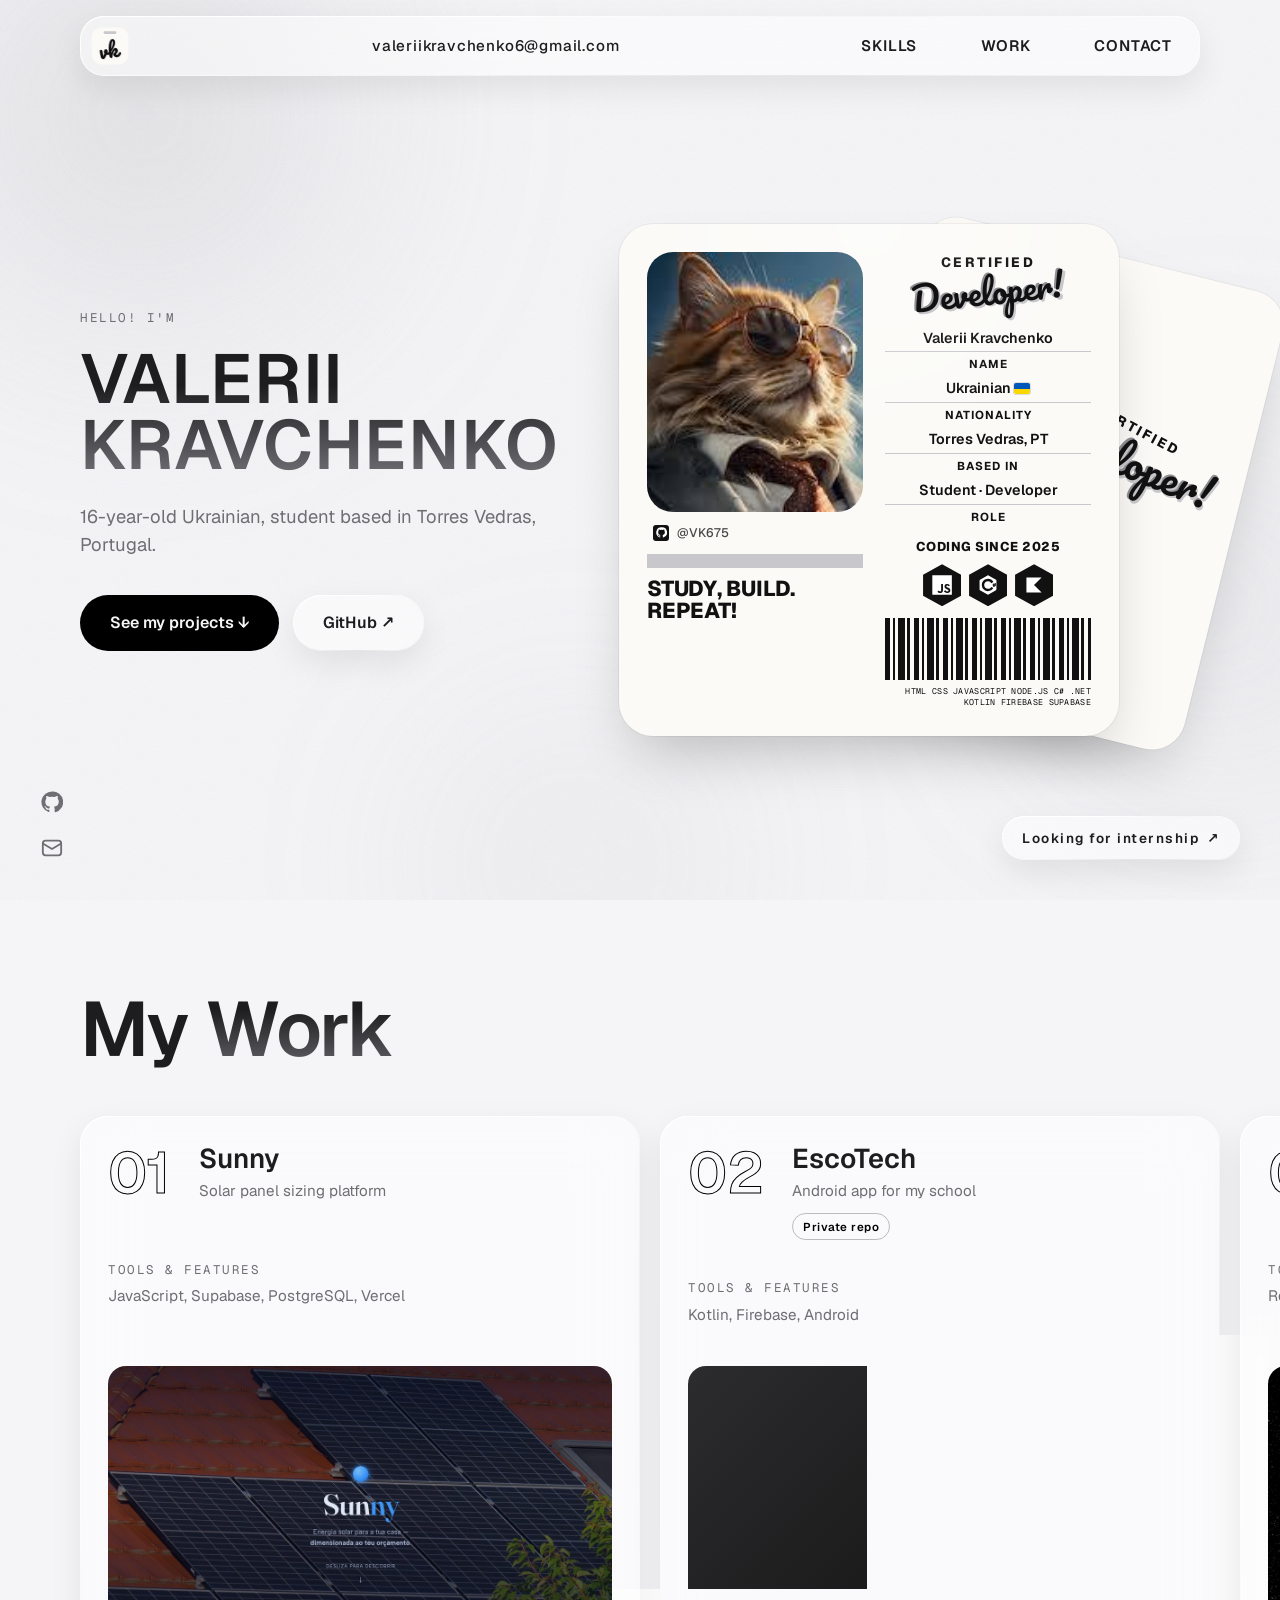
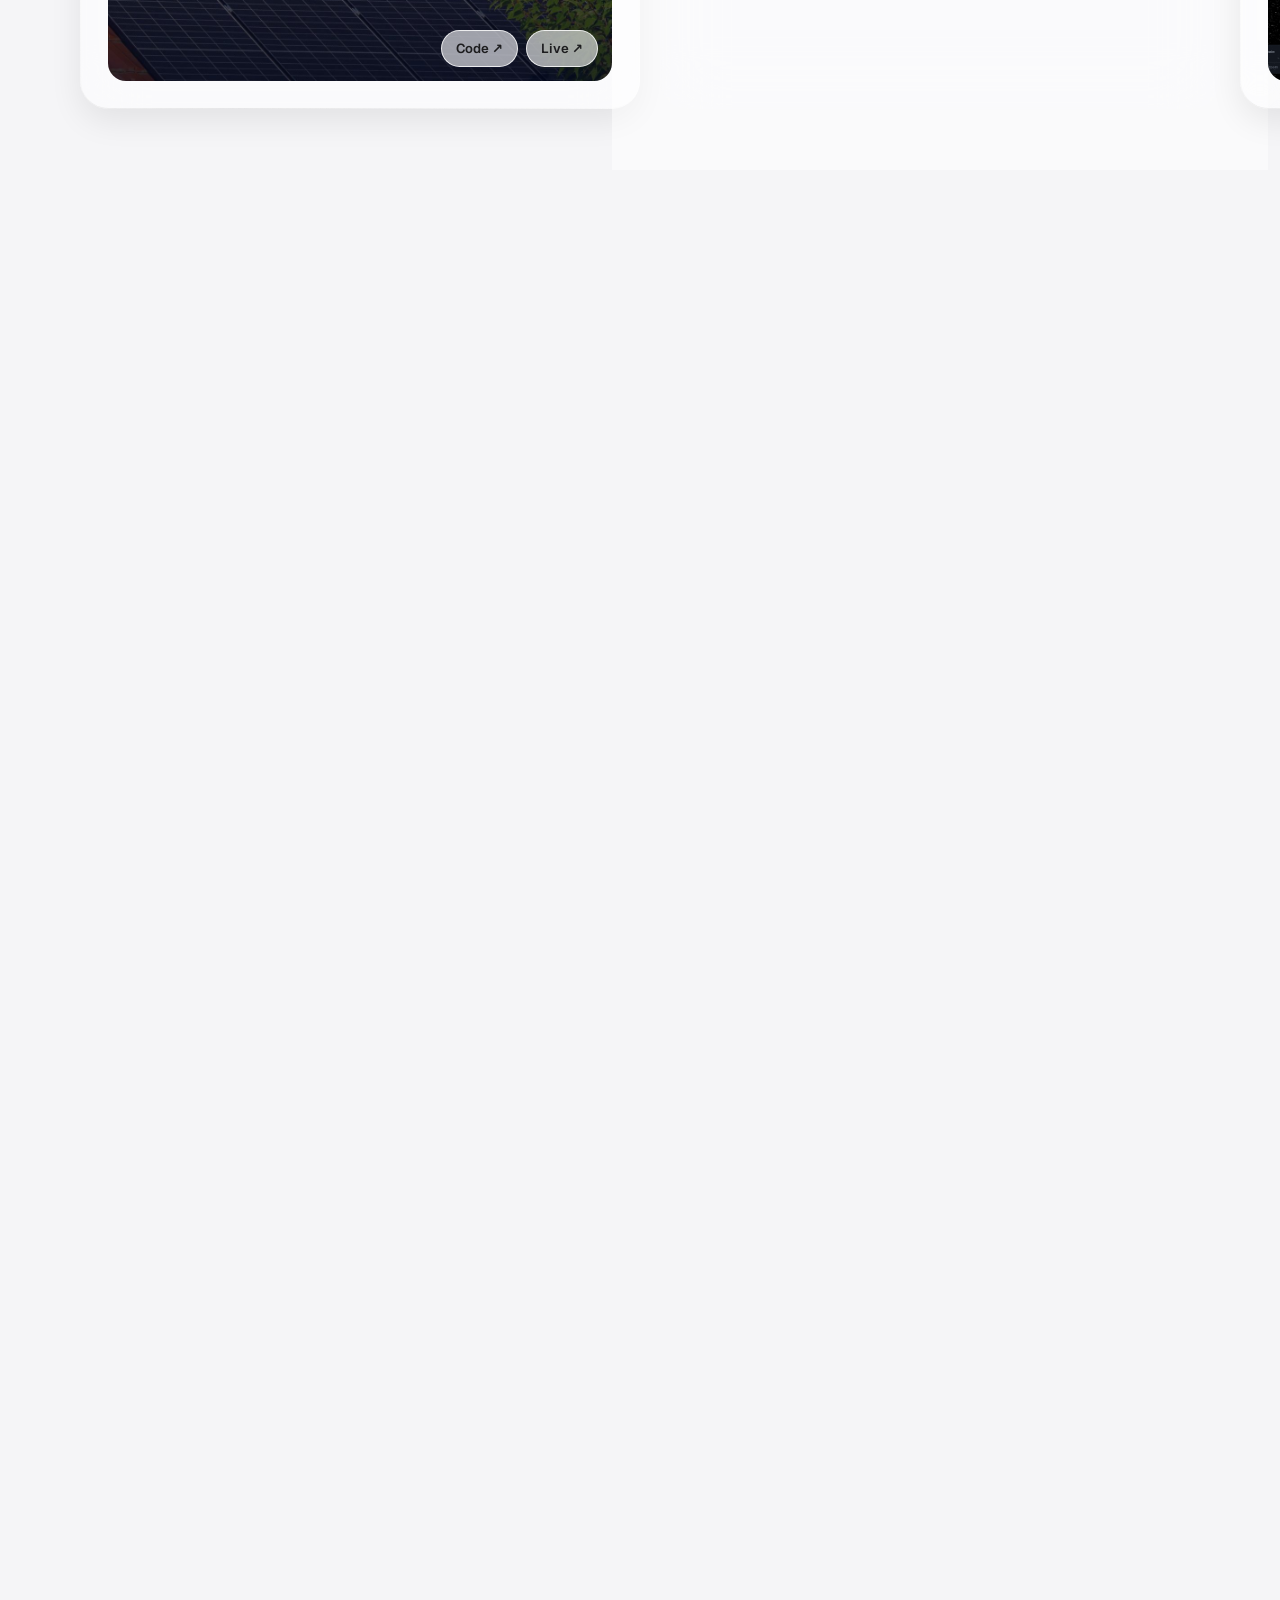
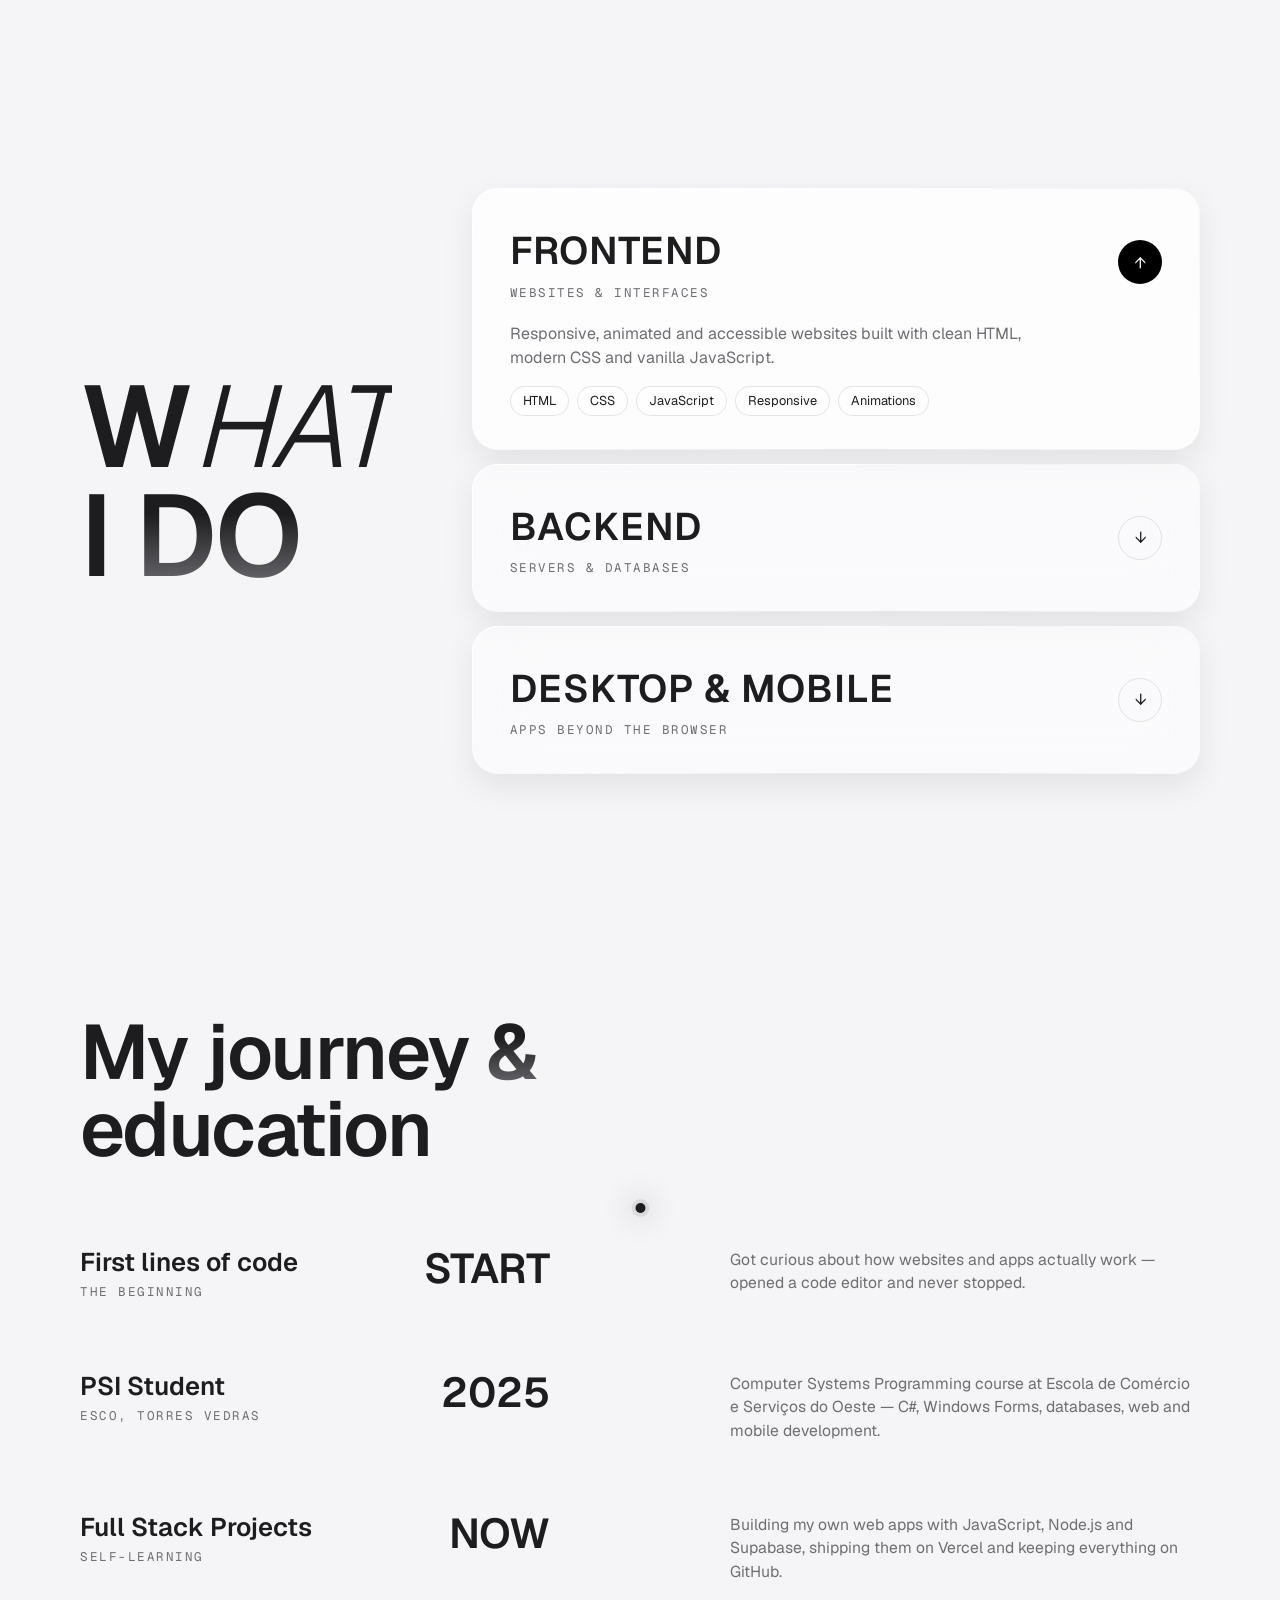
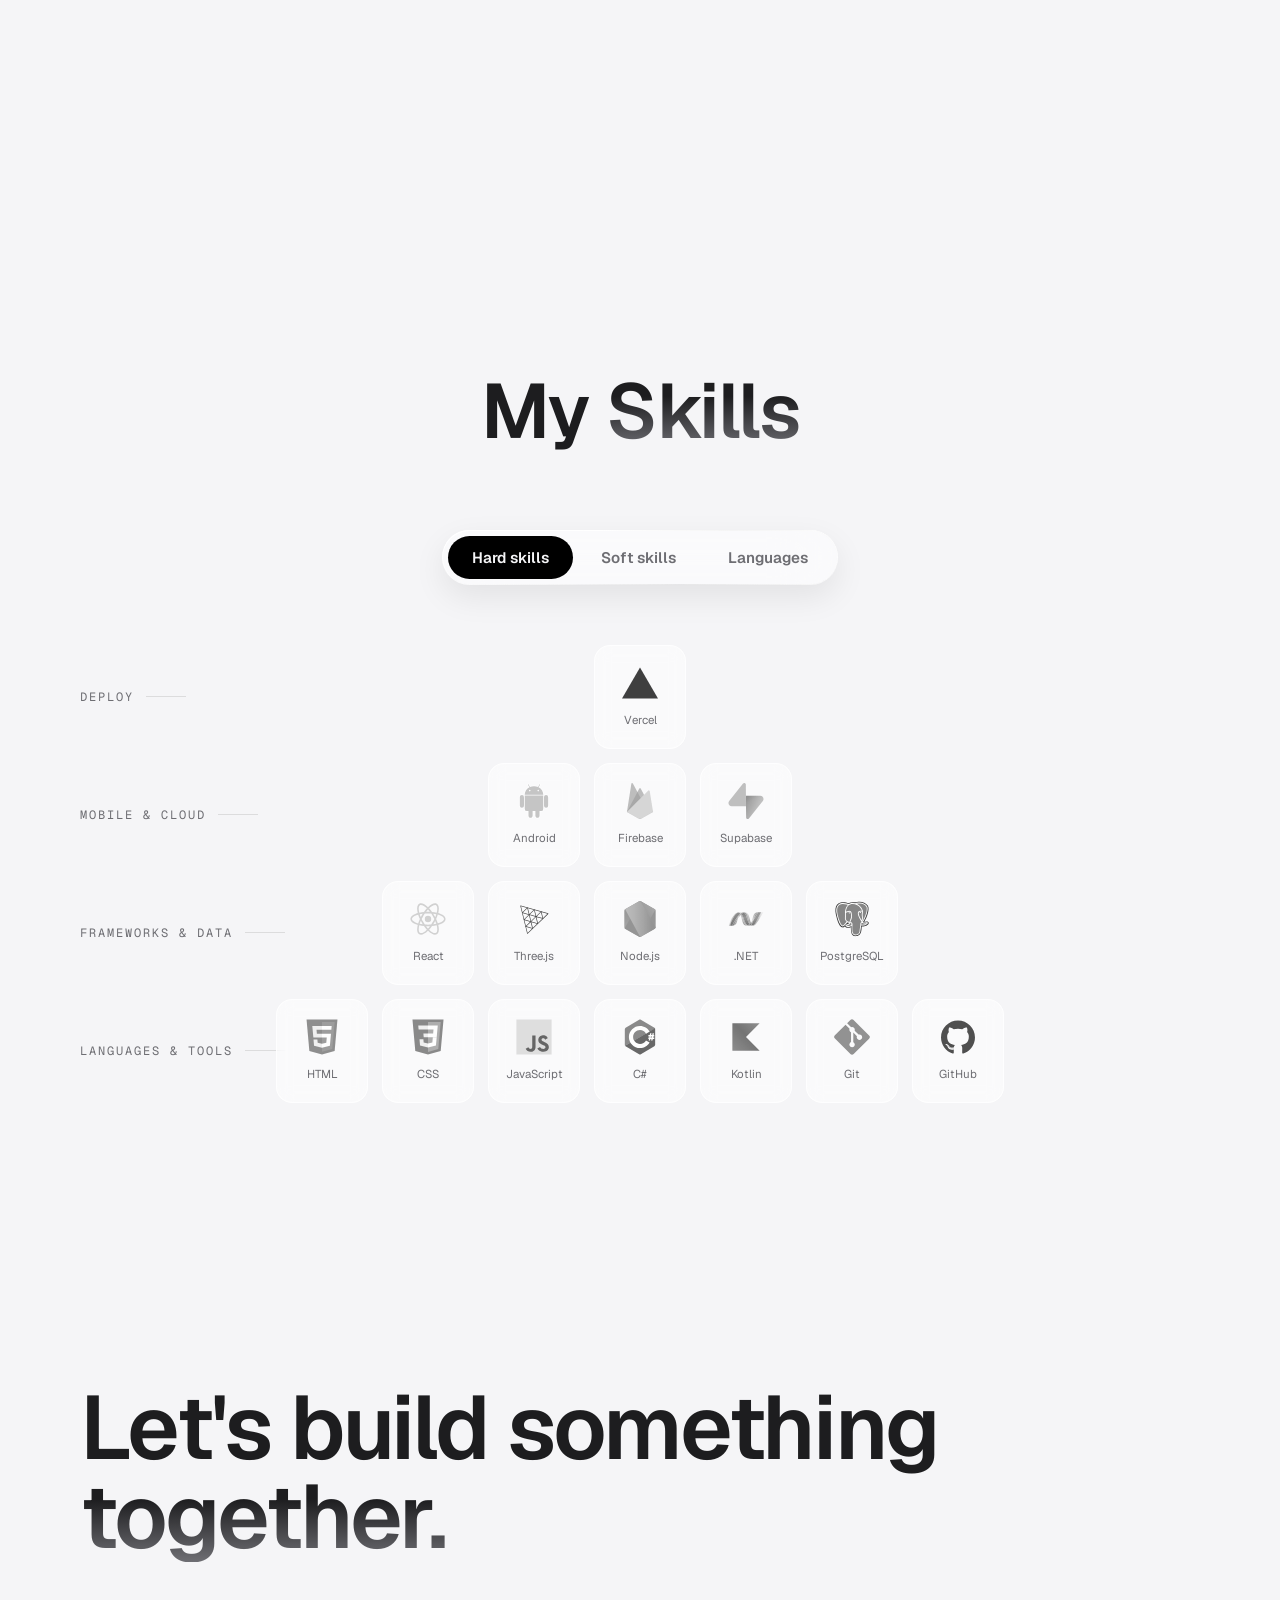
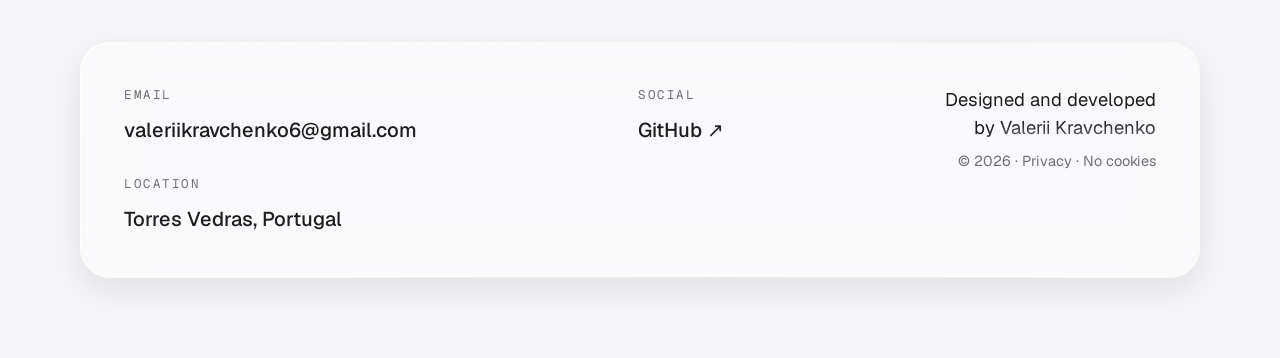
==== commit b2639b0b: "Move project data to projects.js and give each project an id" ====
--- a/index.html
+++ b/index.html
@@ -157,6 +157,7 @@
     </section>
   </main>
 
+  <script src="projects.js"></script>
   <script src="script.js"></script>
 </body>
 </html>
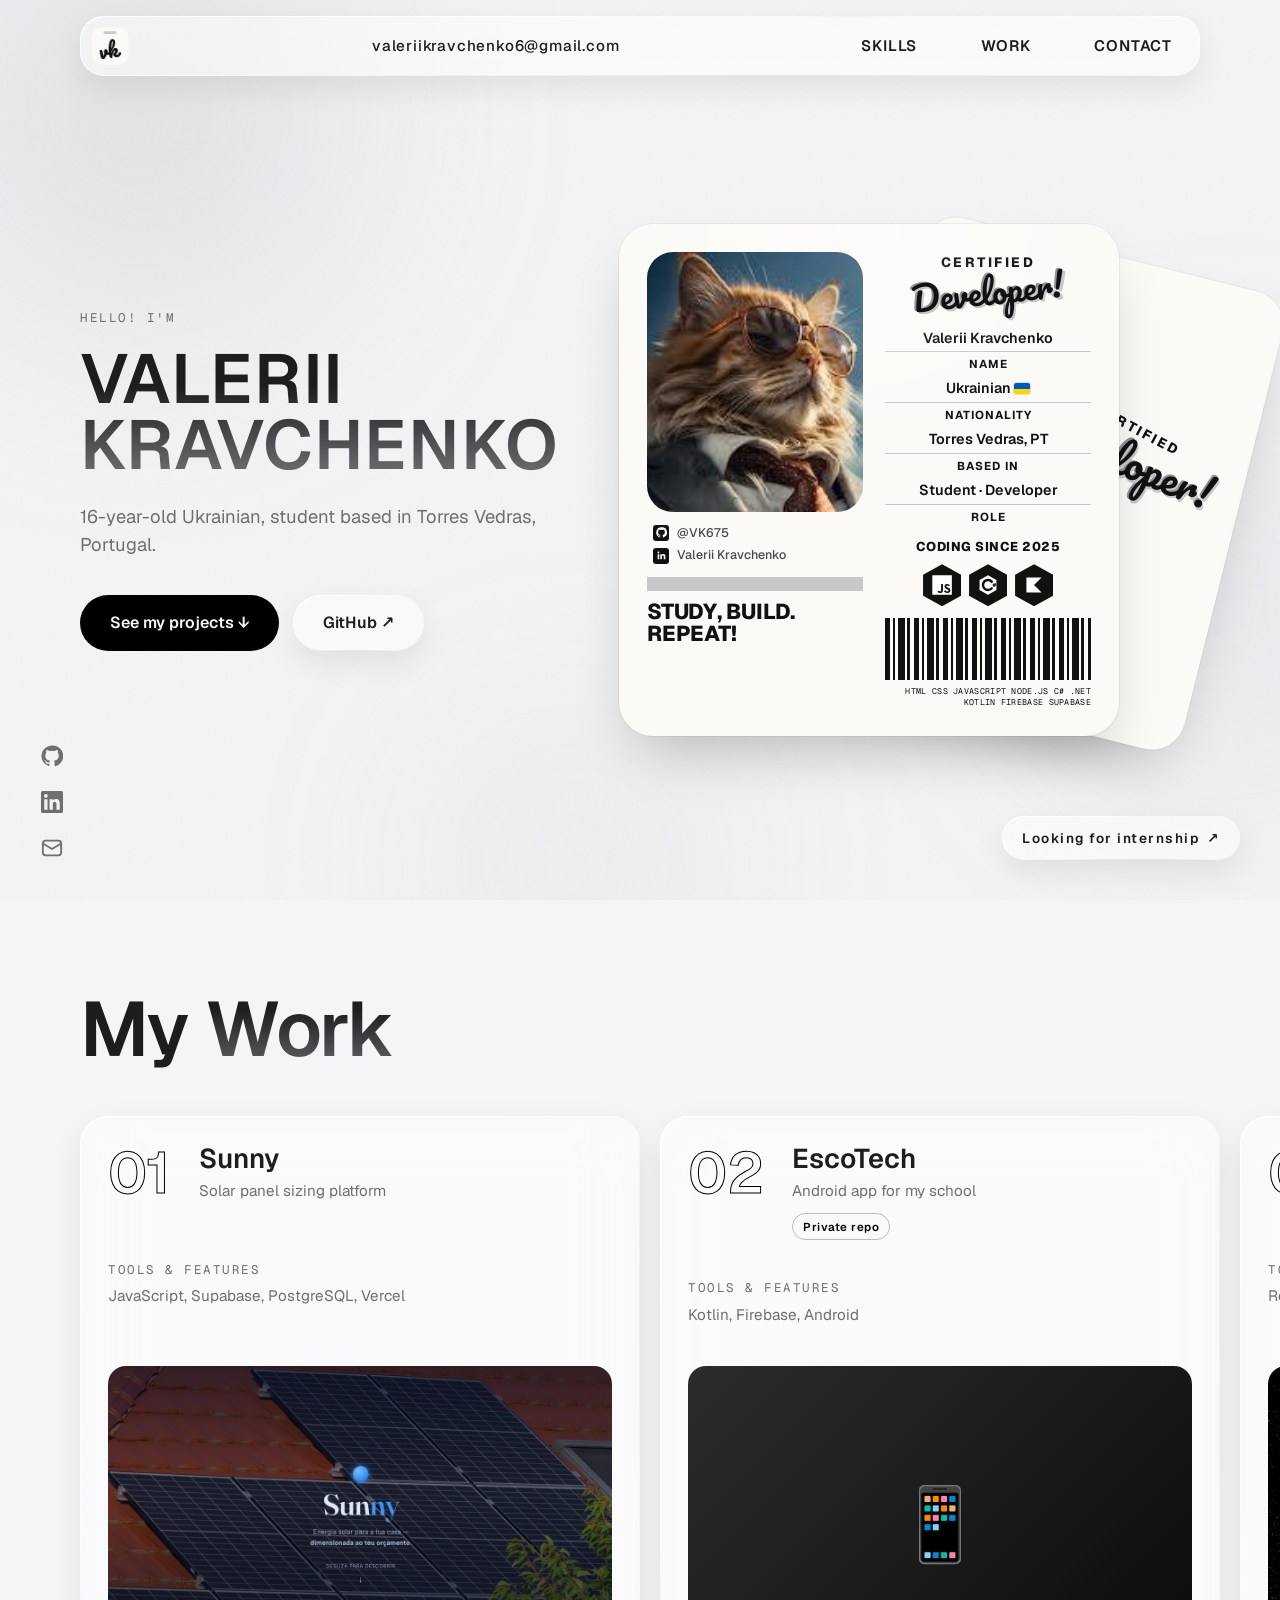
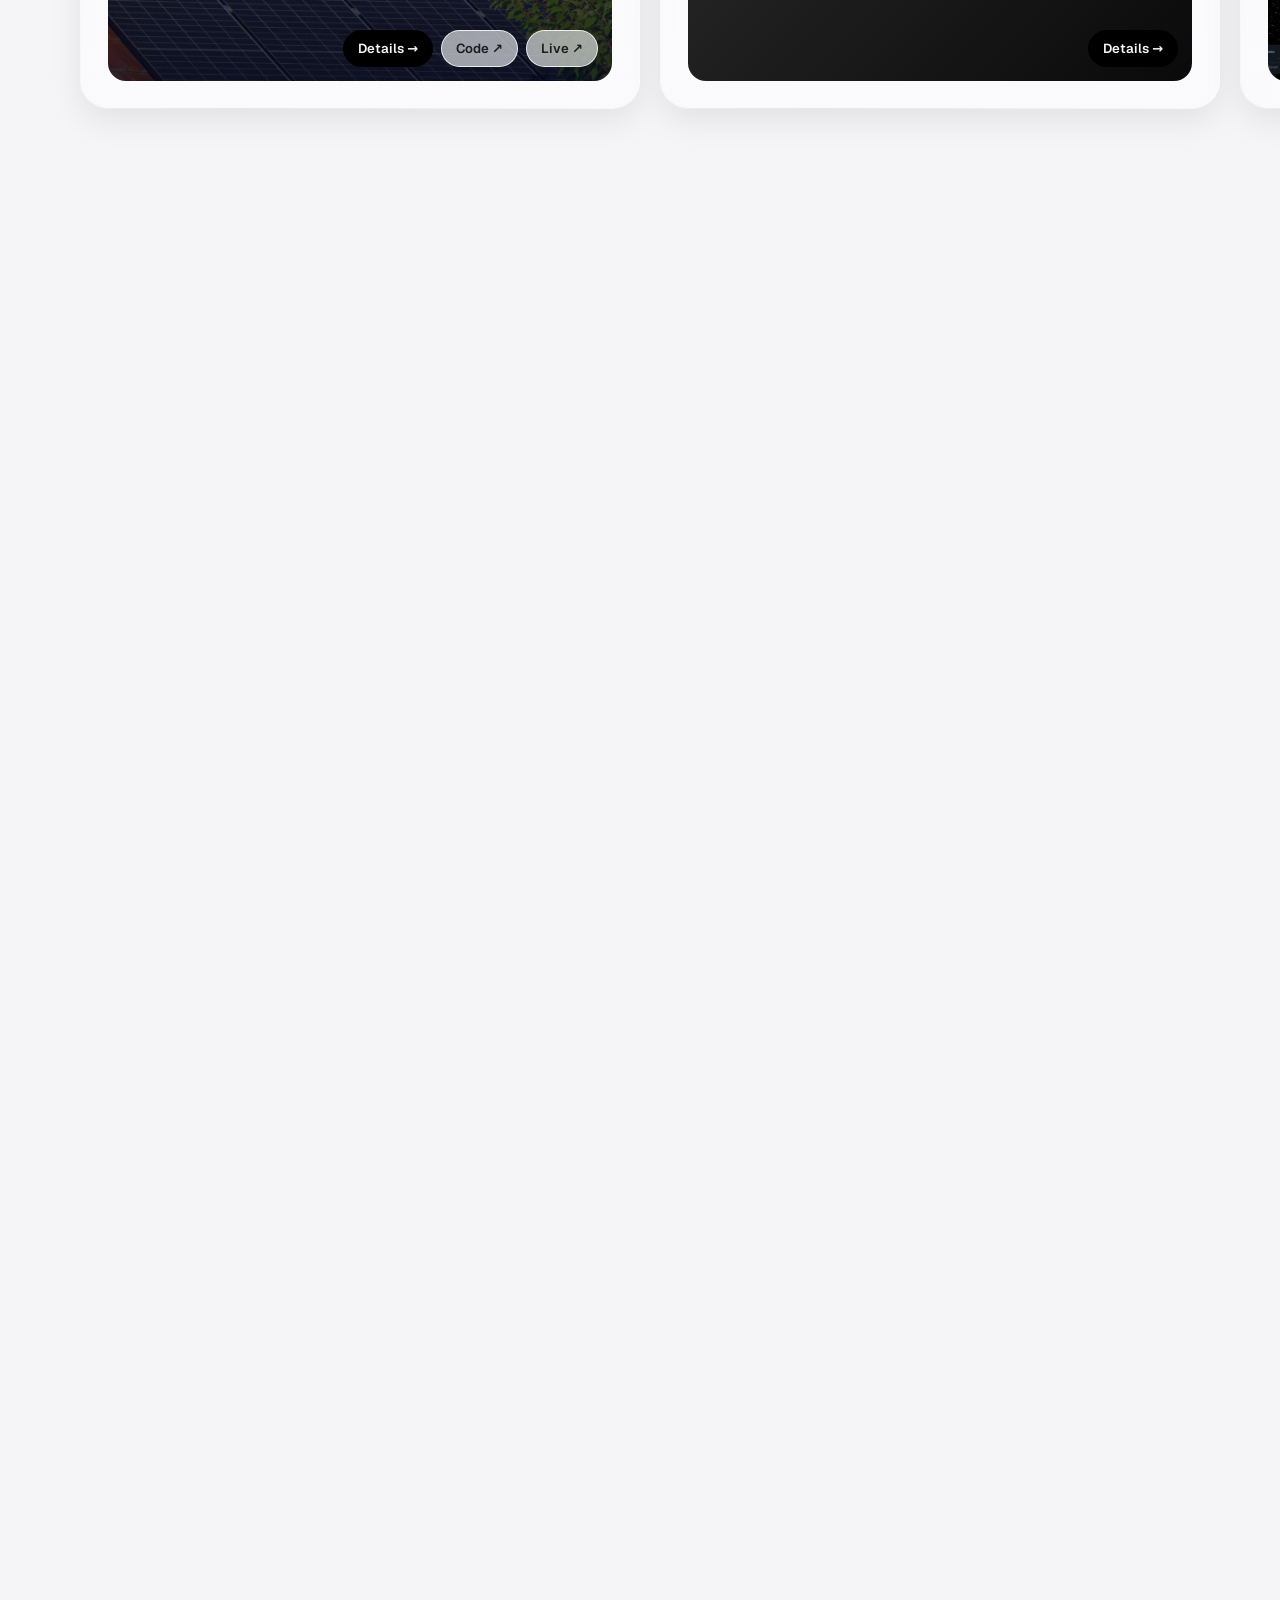
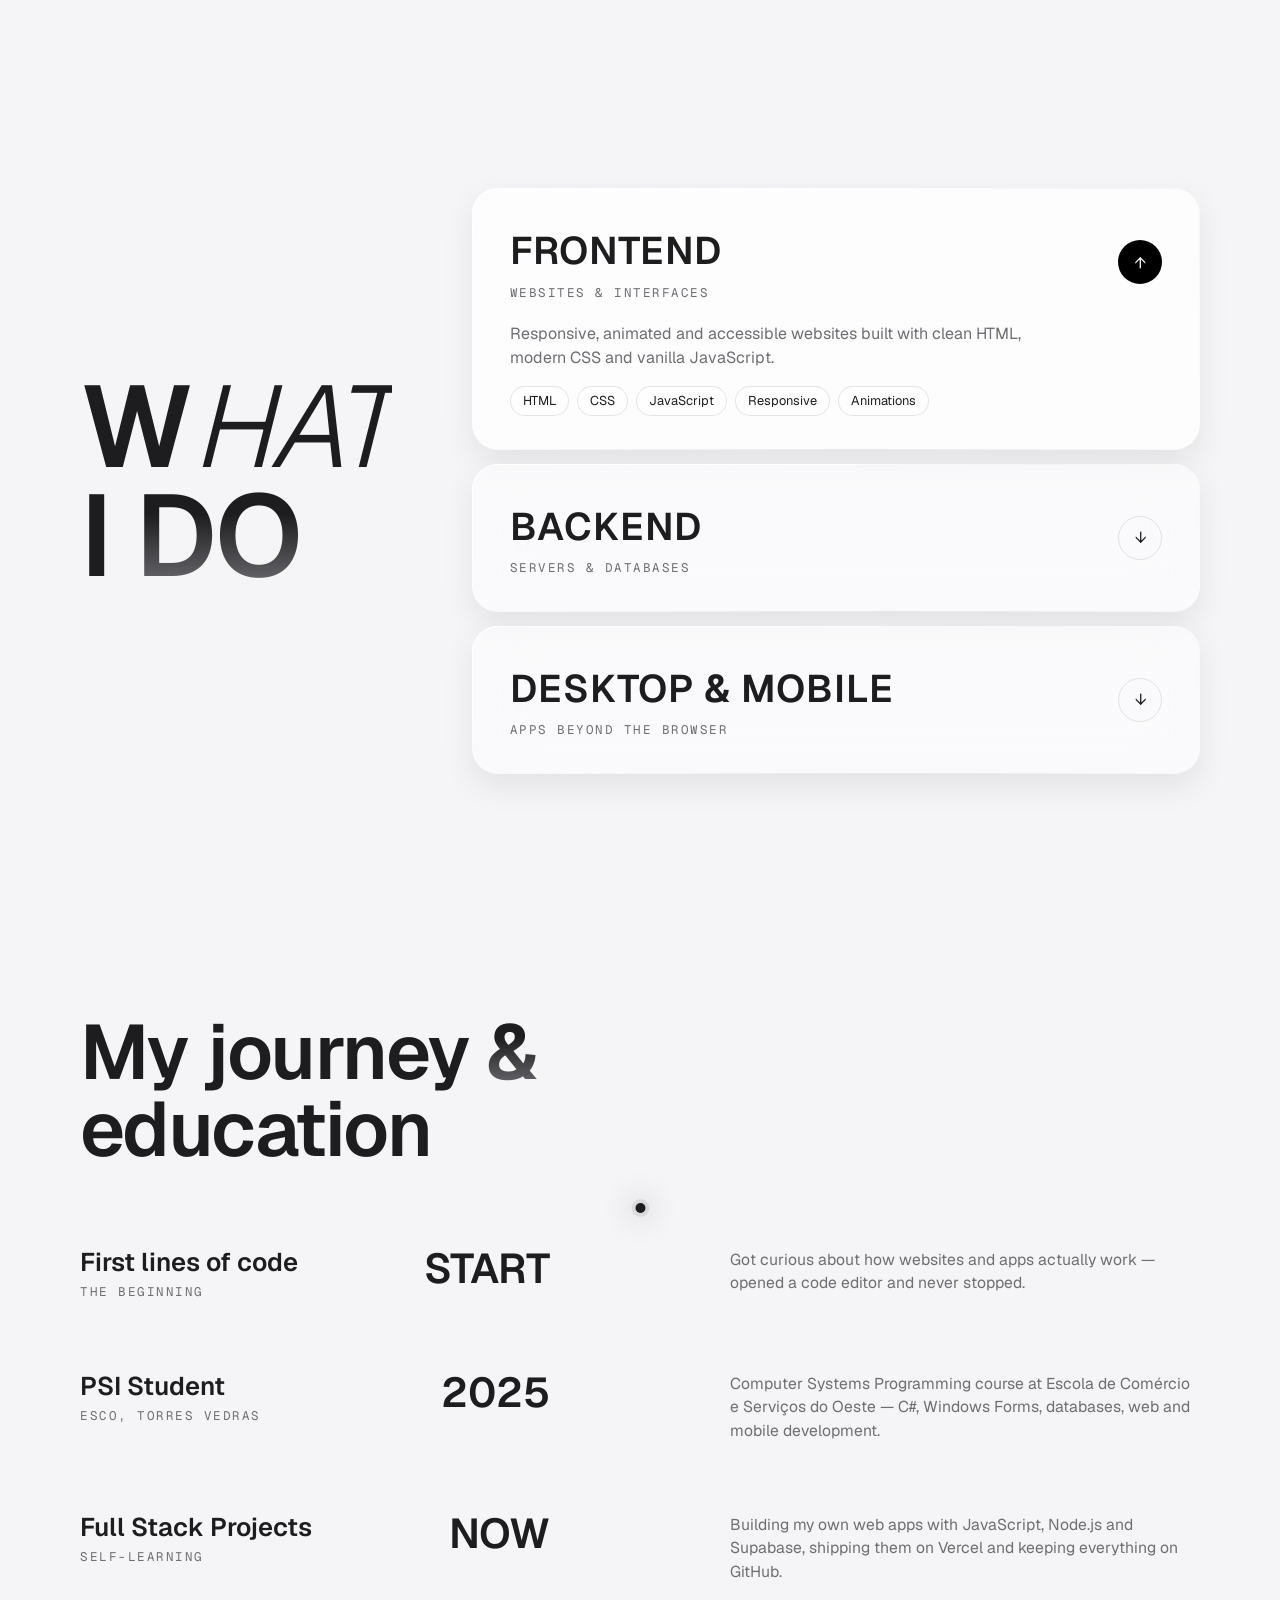
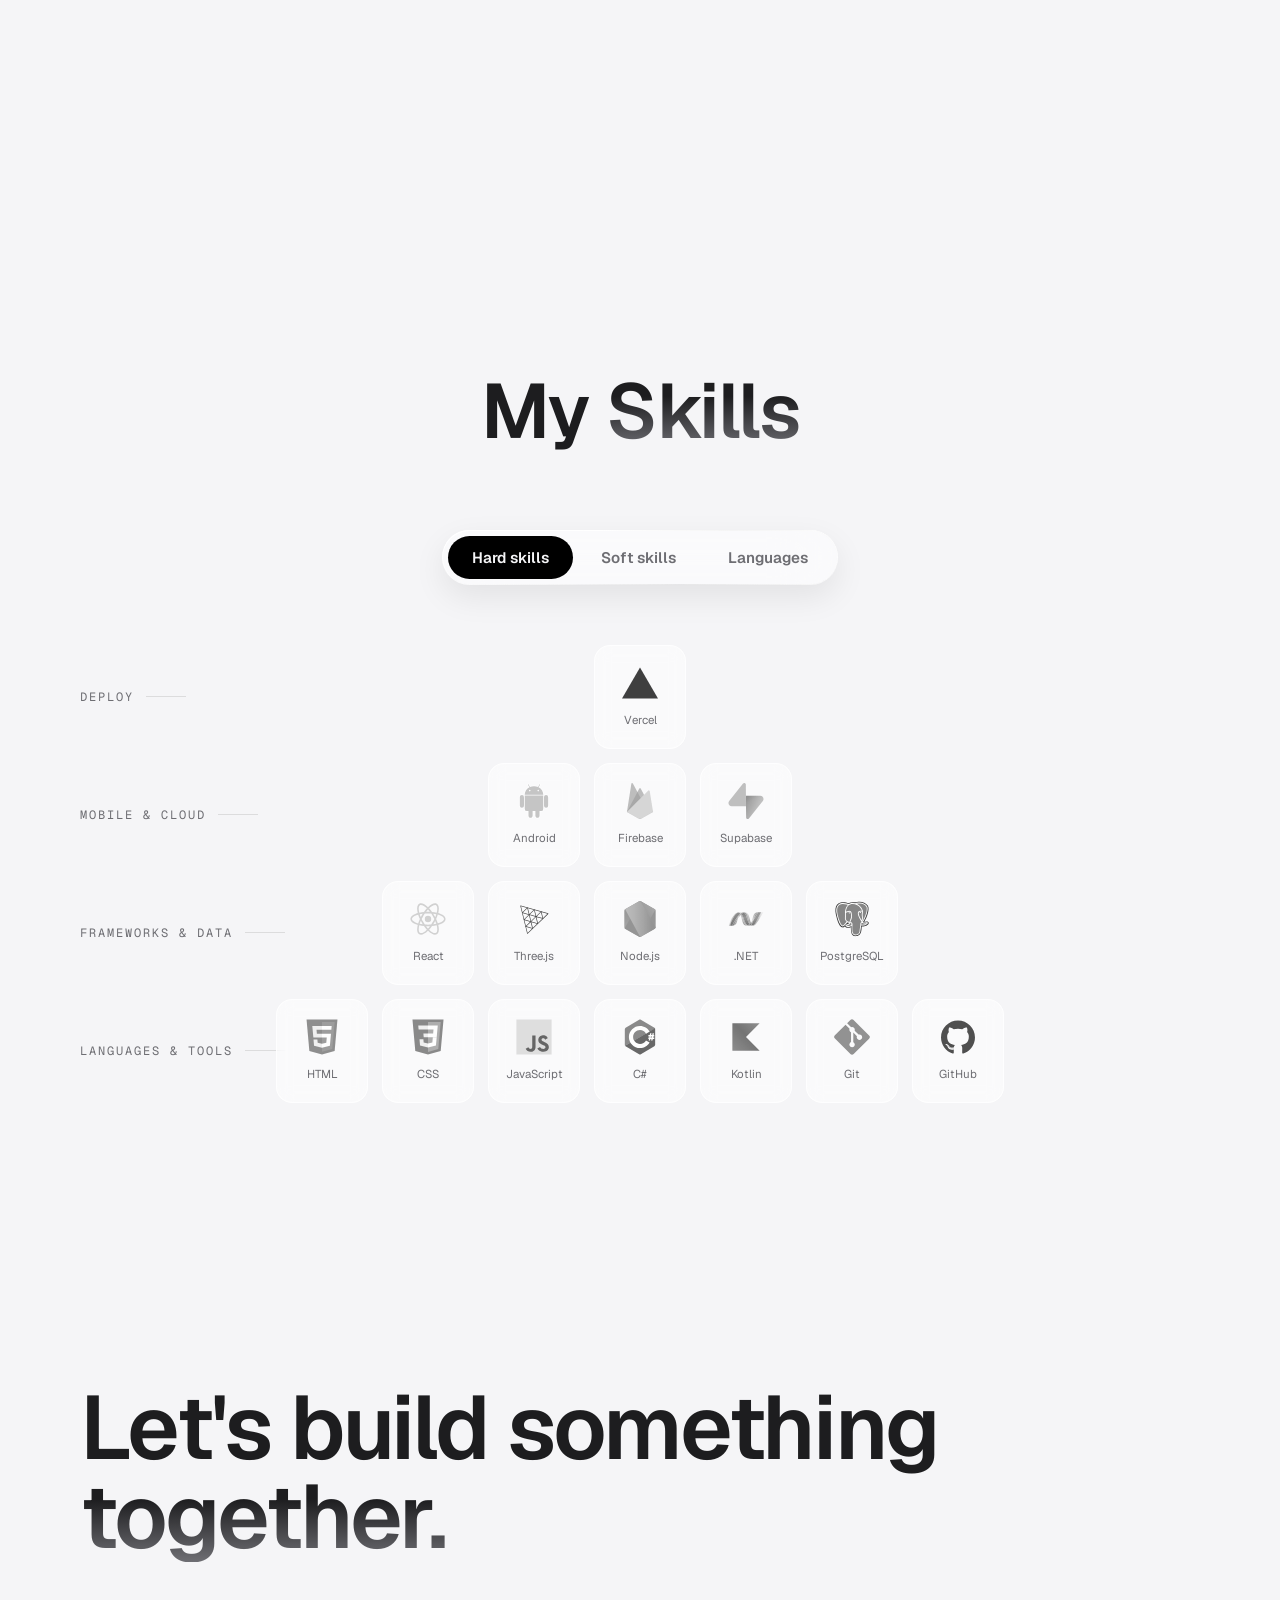
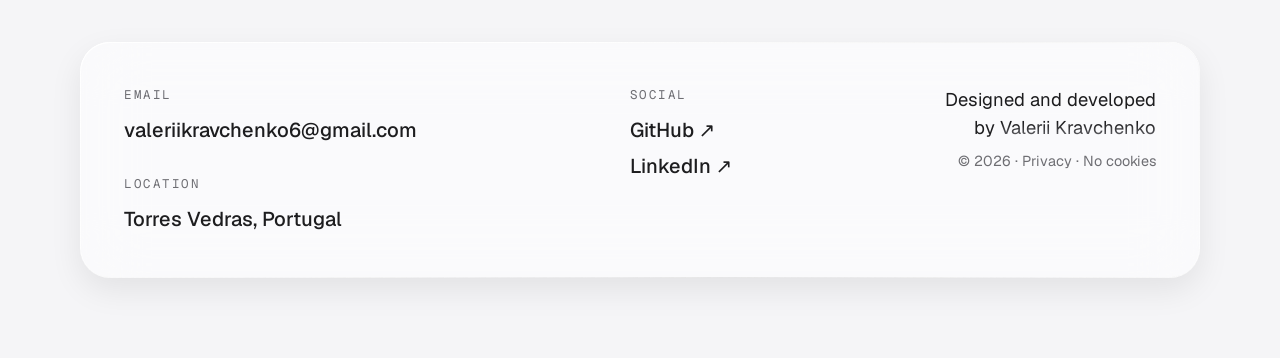
==== commit 7b439b07: "Add LinkedIn link to socials and ID card" ====
--- a/index.html
+++ b/index.html
@@ -57,6 +57,7 @@
               </div>
               <div class="id-socials">
                 <a href="#" data-github target="_blank" rel="noopener"><span class="ico ico-gh"></span>@VK675</a>
+                <a href="#" data-linkedin target="_blank" rel="noopener"><span class="ico ico-li"></span>Valerii Kravchenko</a>
               </div>
               <span class="id-bar" aria-hidden="true"></span>
               <p class="id-slogan">STUDY, BUILD. REPEAT!</p>
--- a/style.css
+++ b/style.css
@@ -203,6 +203,7 @@
 .id-socials a:hover { color: var(--brand); }
 .ico { width: 16px; height: 16px; border-radius: 3px; background: var(--ink) center / 11px no-repeat; flex-shrink: 0; }
 .ico-gh { background-image: url("data:image/svg+xml,%3Csvg xmlns='http://www.w3.org/2000/svg' viewBox='0 0 24 24' fill='white'%3E%3Cpath d='M12 .5a11.5 11.5 0 0 0-3.64 22.41c.58.1.79-.25.79-.56v-2c-3.2.7-3.88-1.37-3.88-1.37-.52-1.33-1.28-1.69-1.28-1.69-1.05-.71.08-.7.08-.7 1.16.08 1.77 1.2 1.77 1.2 1.03 1.76 2.7 1.25 3.36.96.1-.75.4-1.25.73-1.54-2.56-.29-5.25-1.28-5.25-5.68 0-1.26.45-2.28 1.19-3.09-.12-.29-.52-1.46.11-3.05 0 0 .97-.31 3.17 1.18a11 11 0 0 1 5.77 0c2.2-1.49 3.17-1.18 3.17-1.18.63 1.59.23 2.76.11 3.05.74.81 1.19 1.83 1.19 3.09 0 4.41-2.7 5.38-5.26 5.67.41.36.78 1.06.78 2.14v3.17c0 .31.21.67.8.56A11.5 11.5 0 0 0 12 .5'/%3E%3C/svg%3E"); }
+.ico-li { background-image: url("data:image/svg+xml,%3Csvg xmlns='http://www.w3.org/2000/svg' viewBox='0 0 24 24' fill='white'%3E%3Cpath d='M20.45 20.45h-3.55v-5.57c0-1.33-.03-3.04-1.85-3.04-1.85 0-2.14 1.45-2.14 2.94v5.67H9.35V9h3.41v1.56h.05c.48-.9 1.64-1.85 3.37-1.85 3.6 0 4.27 2.37 4.27 5.46v6.28zM5.34 7.43a2.06 2.06 0 1 1 0-4.13 2.06 2.06 0 0 1 0 4.13zM7.12 20.45H3.56V9h3.56v11.45z'/%3E%3C/svg%3E"); }
 .id-bar { display: block; height: 14px; margin: 12px 0 10px; background: var(--brand-soft); }
 .id-slogan { font-weight: 800; font-size: 1.35rem; letter-spacing: -.01em; color: var(--brand); line-height: 1; }
 
@@ -320,7 +321,8 @@
 .work-image img { width: 100%; height: 100%; object-fit: cover; transition: transform .7s var(--ease); }
 .work-image .emoji { font-size: 4.5rem; transition: transform .6s var(--ease); }
 .work-box:hover .work-image img, .work-box:hover .work-image .emoji { transform: scale(1.08); }
-.work-links { position: absolute; right: 14px; bottom: 14px; display: flex; gap: 8px; }
+.work-links { position: absolute; left: 14px; right: 14px; bottom: 14px; display: flex; flex-wrap: wrap; justify-content: flex-end; gap: 8px; }
+.work-links a { white-space: nowrap; }
 .work-links a {
   padding: 8px 14px; border-radius: 30px; font-size: .82rem; font-weight: 600;
   background: rgba(255, 255, 255, .6);
@@ -329,6 +331,8 @@
   transition: background .25s, color .25s;
 }
 .work-links a:hover { background: var(--accent); color: var(--bg); }
+.work-links .work-details { background: var(--accent); color: var(--bg); border-color: var(--accent); }
+.work-links .work-details:hover { background: var(--accent-strong); }
 .work-cta { justify-content: center; align-items: flex-start; }
 .work-cta h3 { font-size: 2.4rem; font-weight: 600; line-height: 1.1; }
 .work-cta p { color: var(--muted); margin: 10px 0 28px; }
@@ -488,7 +492,6 @@
   .contact-flex { flex-direction: column; }
   .contact-credit { text-align: left; }
 }
-}
 @media (max-width: 640px) {
   .landing .id-wrap { transform: none; }
   .id-back { display: none; }
@@ -512,3 +515,38 @@
   .lang-bar i { transform: none; }
 }
 
+
+/* Project page (project.html) */
+.project { padding: 140px 0 100px; display: flex; flex-direction: column; gap: 32px; }
+.project-back { align-self: flex-start; color: var(--muted); font-weight: 500; transition: color .25s; }
+.project-back:hover { color: var(--text); }
+.project-head h1 { font-size: clamp(2.6rem, 6vw, 4.5rem); line-height: 1; font-weight: 600; letter-spacing: -.02em; }
+.project-category { color: var(--muted); font-size: 1.15rem; margin-top: 12px; }
+.project-image { border-radius: var(--radius); }
+.project-image .emoji { font-size: 7rem; }
+.project-body {
+  padding: 36px; border-radius: var(--radius);
+  display: flex; justify-content: space-between; align-items: flex-start; gap: 40px;
+}
+.project-desc { font-size: 1.1rem; max-width: 65ch; margin-bottom: 28px; }
+.project-label {
+  font-family: var(--mono); font-weight: 400; font-size: .78rem; letter-spacing: 2.5px;
+  text-transform: uppercase; color: var(--muted); margin-bottom: 12px;
+}
+.project-tags { list-style: none; display: flex; flex-wrap: wrap; gap: 8px; }
+.project-tags li { padding: 6px 14px; border-radius: 20px; border: 1px solid var(--line); background: rgba(255, 255, 255, .6); font-size: .9rem; }
+.project-features { margin: 0 0 0 20px; display: grid; gap: 6px; }
+.project-tags + .project-label { margin-top: 28px; }
+.project-links { display: flex; flex-direction: column; gap: 10px; flex-shrink: 0; }
+.project-btn {
+  display: inline-flex; justify-content: center; padding: 15px 30px; border-radius: 50px;
+  border: 1px solid rgba(0, 0, 0, .25); font-weight: 600; transition: background .25s, color .25s;
+}
+.project-btn:hover { background: var(--accent); color: var(--bg); }
+.project-missing { min-height: 100vh; justify-content: center; align-items: flex-start; }
+@media (max-width: 900px) {
+  .project { padding-top: 110px; gap: 24px; }
+  .project-body { flex-direction: column; padding: 24px; }
+  .project-links { width: 100%; }
+  .project-links a { justify-content: center; }
+}
